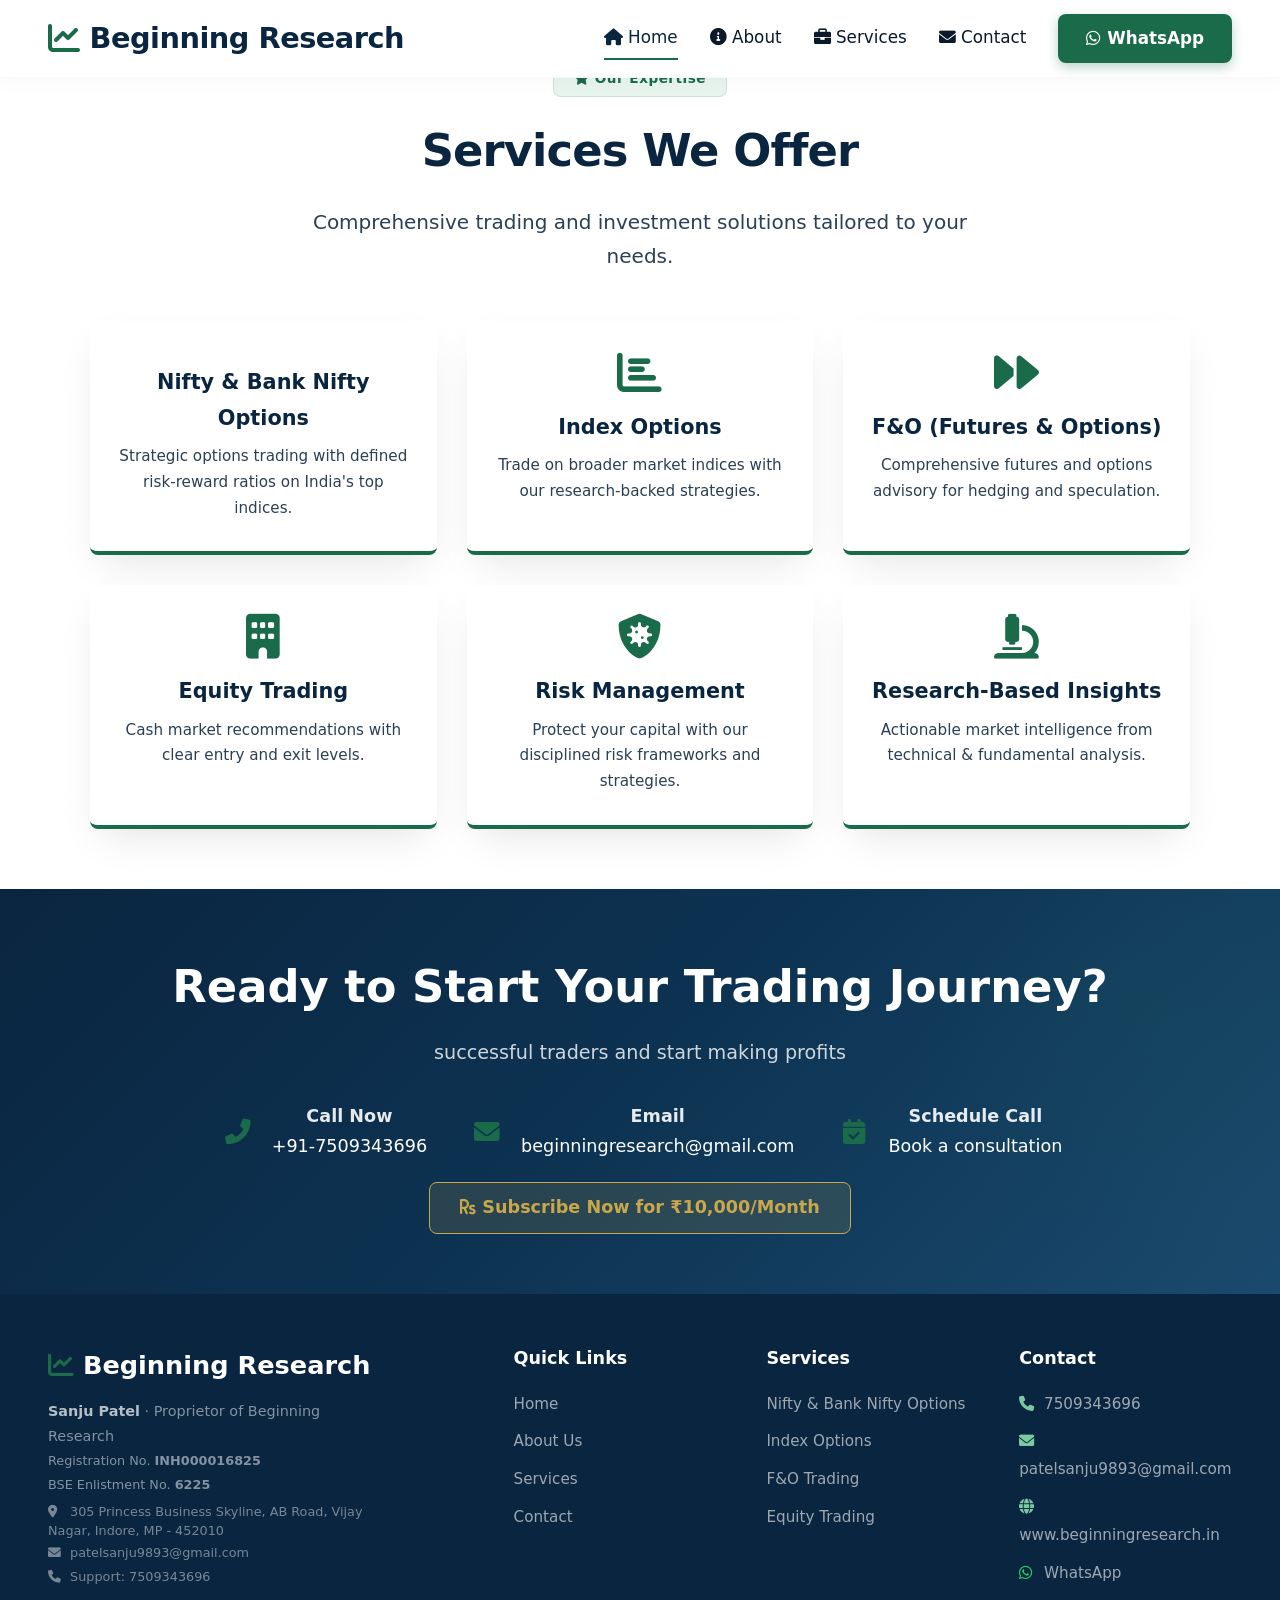
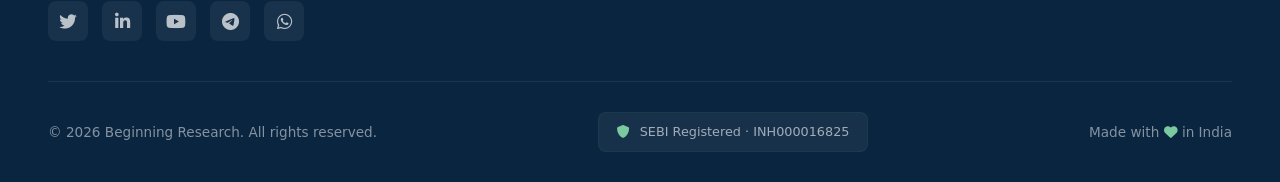
==== index.html @ d035738a "Remove client stats and update footer details Removed several sections including client ratings, tes" ====
<!DOCTYPE html>
<html lang="en">
<head>
  <!-- ========== SEO & META TAGS ========== -->
  <meta charset="UTF-8" />
  <meta name="viewport" content="width=device-width, initial-scale=1.0" />
  
  <!-- Primary Meta Tags -->
  <title>Beginning Research | SEBI Registered Investment Advisor</title>
  <meta name="title" content="Beginning Research - SEBI Registered Investment Advisor" />
  <meta name="description" content="SEBI Registered (INH000016825) Investment Advisory for Nifty, Bank Nifty, F&O and Equity Trading. Research-Based, Disciplined and Transparent Advisory with 12,500+ happy clients." />
  <meta name="keywords" content="investment advisory, SEBI registered, stock market advisory, Nifty options, Bank Nifty options, F&O trading, equity trading, risk management, research-based advisory, beginning research" />
  <meta name="robots" content="index, follow" />
  <meta name="language" content="English" />
  <meta name="revisit-after" content="7 days" />
  <meta name="author" content="Beginning Research" />

  <!-- Favicon -->
  <link rel="icon" type="image/png" sizes="32x32" href="data:image/svg+xml,<svg xmlns='http://www.w3.org/2000/svg' viewBox='0 0 100 100'><text y='.9em' font-size='90'>📈</text></svg>" />
  <link rel="icon" type="image/png" sizes="16x16" href="data:image/svg+xml,<svg xmlns='http://www.w3.org/2000/svg' viewBox='0 0 100 100'><text y='.9em' font-size='90'>📈</text></svg>" />
  <link rel="apple-touch-icon" href="data:image/svg+xml,<svg xmlns='http://www.w3.org/2000/svg' viewBox='0 0 100 100'><text y='.9em' font-size='90'>📈</text></svg>" />

  <!-- Open Graph / Facebook -->
  <meta property="og:type" content="website" />
  <meta property="og:url" content="https://www.beginningresearch.in/" />
  <meta property="og:title" content="Beginning Research · SEBI Registered Investment Advisory India" />
  <meta property="og:description" content="SEBI Registered (INH000016825) investment advisory for Nifty, Bank Nifty, F&O, and Equity trading. Research-based, disciplined, and transparent advisory." />
  <meta property="og:image" content="https://www.beginningresearch.in/og-image.jpg" />

  <!-- Twitter -->
  <meta property="twitter:card" content="summary_large_image" />
  <meta property="twitter:url" content="https://www.beginningresearch.in/" />
  <meta property="twitter:title" content="Beginning Research · SEBI Registered Investment Advisory India" />
  <meta property="twitter:description" content="SEBI Registered (INH000016825) investment advisory for Nifty, Bank Nifty, F&O, and Equity trading. Research-based, disciplined, and transparent advisory." />
  <meta property="twitter:image" content="https://www.beginningresearch.in/og-image.jpg" />

  <!-- Canonical URL -->
  <link rel="canonical" href="https://www.beginningresearch.in/" />

  <!-- Schema.org Structured Data -->
  <script type="application/ld+json">
    {
      "@context": "https://schema.org",
      "@type": "FinancialService",
      "name": "Beginning Research",
      "description": "SEBI Registered investment advisory firm providing research-based trading and investment solutions for Nifty, Bank Nifty, F&O, and Equity markets.",
      "url": "https://www.beginningresearch.in/",
      "telephone": "+91-8435711526",
      "email": "stockmarketresearch958@gmail.com",
      "address": {
        "@type": "PostalAddress",
        "addressLocality": "Mumbai",
        "addressCountry": "India"
      },
      "priceRange": "₹2000/month",
      "openingHours": "Mon-Fri 09:00-18:00",
      "foundingDate": "2016"
    }
  </script>

  <!-- Font Awesome -->
  <link rel="stylesheet" href="https://cdnjs.cloudflare.com/ajax/libs/font-awesome/6.0.0-beta3/css/all.min.css" />

  <style>
    * {
      margin: 0;
      padding: 0;
      box-sizing: border-box;
      font-family: 'Inter', 'Segoe UI', Roboto, system-ui, sans-serif;
    }

    :root {
      --primary: #0a2540;
      --primary-light: #1a3b5c;
      --secondary: #1a6b4a;
      --secondary-light: #2a8b5a;
      --accent: #1a6b4a;
      --accent-light: #e8f5ee;
      --bg-light: #f5f7fa;
      --text-dark: #0a1a2a;
      --text-muted: #2a4055;
      --white: #ffffff;
      --shadow: 0 16px 40px -12px rgba(0, 0, 0, 0.12);
      --radius: 8px;
      --transition: 0.3s ease;
    }

    body {
      background: var(--bg-light);
      color: var(--text-dark);
      line-height: 1.7;
      scroll-behavior: smooth;
    }

    .container {
      max-width: 1240px;
      margin: 0 auto;
      padding: 0 28px;
    }

    /* ----- navigation ----- */
    .navbar {
      background: rgba(255, 255, 255, 0.95);
      backdrop-filter: blur(8px);
      box-shadow: 0 2px 20px rgba(0, 0, 0, 0.04);
      position: fixed;
      top: 0;
      left: 0;
      right: 0;
      z-index: 60;
      padding: 14px 0;
      border-bottom: 1px solid rgba(0, 0, 0, 0.02);
    }

    .nav-flex {
      display: flex;
      align-items: center;
      justify-content: space-between;
      flex-wrap: wrap;
    }

    .logo {
      font-size: 1.8rem;
      font-weight: 700;
      letter-spacing: -0.5px;
      display: flex;
      align-items: center;
      gap: 10px;
      color: var(--primary);
    }

    .logo i {
      color: var(--secondary);
      font-size: 2rem;
    }

    .nav-links {
      display: flex;
      gap: 32px;
      font-weight: 500;
      font-size: 1.05rem;
      align-items: center;
      flex-wrap: wrap;
    }

    .nav-links a {
      padding: 6px 0;
      border-bottom: 2px solid transparent;
      transition: var(--transition);
      color: var(--text-dark);
      text-decoration: none;
    }

    .nav-links a:hover,
    .nav-links a.active {
      border-bottom-color: var(--secondary);
      color: var(--primary);
    }

    .nav-cta {
      background: var(--secondary);
      color: var(--white) !important;
      padding: 10px 28px !important;
      border-radius: var(--radius);
      border-bottom: none !important;
      font-weight: 600;
      transition: var(--transition);
      box-shadow: 0 4px 12px rgba(26, 107, 74, 0.3);
    }

    .nav-cta:hover {
      background: var(--secondary-light);
      transform: translateY(-2px);
      box-shadow: 0 8px 20px rgba(26, 107, 74, 0.35);
    }

    /* pages */
    .page {
      display: none;
      animation: fadeUp 0.35s ease;
      padding: 50px 0 70px;
    }

    .page.active {
      display: block;
    }

    @keyframes fadeUp {
      0% { opacity: 0.3; transform: translateY(12px); }
      100% { opacity: 1; transform: translateY(0); }
    }

    .section-title {
      font-size: 2.8rem;
      font-weight: 700;
      margin-bottom: 16px;
      color: var(--primary);
      letter-spacing: -0.02em;
      text-align: center;
    }

    .section-sub {
      font-size: 1.25rem;
      color: var(--text-muted);
      max-width: 720px;
      margin: 0 auto 48px;
      text-align: center;
    }

    .badge {
      display: inline-block;
      background: var(--accent-light);
      color: var(--secondary);
      font-weight: 600;
      padding: 6px 20px;
      border-radius: var(--radius);
      font-size: 0.85rem;
      letter-spacing: 0.5px;
      margin-bottom: 16px;
      border: 1px solid rgba(26, 107, 74, 0.15);
    }

    .badge i {
      color: var(--secondary);
    }

    /* ===== 3-COLUMN GRID (Standard) ===== */
    .grid-3 {
      display: grid;
      grid-template-columns: repeat(3, 1fr);
      gap: 30px;
      max-width: 1100px;
      margin: 0 auto;
    }

    /* ===== 2-COLUMN GRID ===== */
    .grid-2 {
      display: grid;
      grid-template-columns: 1fr 1fr;
      gap: 50px;
      align-items: center;
    }

    /* ===== 4-COLUMN GRID ===== */
    .grid-4 {
      display: grid;
      grid-template-columns: repeat(4, 1fr);
      gap: 30px;
      max-width: 1100px;
      margin: 0 auto;
    }

    /* cards */
    .card {
      background: var(--white);
      border-radius: var(--radius);
      padding: 32px 26px;
      box-shadow: var(--shadow);
      transition: var(--transition);
      border: 1px solid rgba(0, 0, 0, 0.02);
      text-align: center;
    }

    .card:hover {
      transform: translateY(-8px);
      box-shadow: 0 30px 50px -16px rgba(0, 0, 0, 0.15);
    }

    .card i {
      font-size: 2.6rem;
      color: var(--secondary);
      margin-bottom: 16px;
    }

    .card h3 {
      font-size: 1.5rem;
      margin-bottom: 10px;
      color: var(--primary);
    }

    .card p {
      color: var(--text-muted);
      font-size: 0.95rem;
    }

    /* ===== HERO SECTION ===== */
    .hero-section {
      min-height: 90vh;
      min-height: 90dvh;
      width: 100%;
      display: flex;
      align-items: center;
      background: linear-gradient(135deg, var(--primary) 0%, #0d3352 50%, #1a4a6e 100%);
      position: relative;
      overflow: hidden;
      padding-top: 80px;
    }

    .hero-section::before {
      content: '';
      position: absolute;
      top: -50%;
      right: -20%;
      width: 800px;
      height: 800px;
      background: radial-gradient(circle, rgba(26, 107, 74, 0.08) 0%, transparent 70%);
      border-radius: 50%;
    }

    .hero-section::after {
      content: '';
      position: absolute;
      bottom: -30%;
      left: -10%;
      width: 600px;
      height: 600px;
      background: radial-gradient(circle, rgba(26, 107, 74, 0.05) 0%, transparent 70%);
      border-radius: 50%;
    }

    .hero-wrapper {
      display: grid;
      grid-template-columns: 1fr 1fr;
      gap: 50px;
      align-items: center;
      position: relative;
      z-index: 2;
      width: 100%;
    }

    .hero-content {
      padding: 20px 0;
    }

    .hero-content .badge {
      background: rgba(26, 107, 74, 0.15);
      border-color: rgba(26, 107, 74, 0.3);
      color: #a8d5c0;
    }

    .hero-content .hero-sub {
      font-size: 1rem;
      color: rgba(255, 255, 255, 0.6);
      letter-spacing: 2px;
      text-transform: uppercase;
      margin-bottom: 6px;
    }

    .hero-content h1 {
      font-size: 3.8rem;
      font-weight: 800;
      line-height: 1.15;
      color: var(--white);
    }

    .hero-content h1 span {
      color: #7bc9a0;
    }

    .hero-content p {
      font-size: 1.2rem;
      max-width: 550px;
      color: rgba(255, 255, 255, 0.85);
      margin: 16px 0 28px;
    }

    /* Hero Image */
    .hero-image {
      display: flex;
      justify-content: center;
      align-items: center;
      position: relative;
    }

    .hero-image .image-placeholder {
      width: 100%;
      max-width: 500px;
      aspect-ratio: 1/0.9;
      background: linear-gradient(145deg, rgba(26, 107, 74, 0.2), rgba(10, 37, 64, 0.4));
      border-radius: var(--radius);
      border: 1px solid rgba(255, 255, 255, 0.08);
      display: flex;
      flex-direction: column;
      align-items: center;
      justify-content: center;
      text-align: center;
      padding: 30px;
      backdrop-filter: blur(4px);
      box-shadow: 0 20px 60px rgba(0, 0, 0, 0.3);
    }

    .hero-image .image-placeholder i {
      font-size: 5rem;
      color: var(--secondary);
      margin-bottom: 16px;
      opacity: 0.8;
    }

    .hero-image .image-placeholder h3 {
      color: var(--white);
      font-size: 1.4rem;
      margin-bottom: 8px;
    }

    .hero-image .image-placeholder p {
      color: rgba(255, 255, 255, 0.5);
      font-size: 0.9rem;
    }

    .hero-image .floating-badge {
      position: absolute;
      background: rgba(255, 255, 255, 0.06);
      backdrop-filter: blur(8px);
      border: 1px solid rgba(255, 255, 255, 0.08);
      padding: 12px 18px;
      border-radius: var(--radius);
      color: var(--white);
      font-size: 0.8rem;
      display: flex;
      align-items: center;
      gap: 10px;
    }

    .hero-image .floating-badge.top-right {
      top: -10px;
      right: 20px;
    }

    .hero-image .floating-badge.bottom-left {
      bottom: 20px;
      left: -10px;
    }

    .hero-image .floating-badge i {
      font-size: 1.2rem;
      color: var(--secondary);
    }

    /* ===== BUTTONS ===== */
    .btn {
      display: inline-block;
      padding: 14px 36px;
      font-weight: 600;
      font-size: 1rem;
      border-radius: var(--radius);
      transition: all 0.3s ease;
      border: none;
      cursor: pointer;
      text-decoration: none;
      box-shadow: 0 4px 12px rgba(0, 0, 0, 0.08);
    }

    .btn-primary {
      background: var(--secondary);
      color: var(--white);
      box-shadow: 0 4px 16px rgba(26, 107, 74, 0.3);
    }

    .btn-primary:hover {
      background: var(--secondary-light);
      transform: translateY(-3px);
      box-shadow: 0 8px 28px rgba(26, 107, 74, 0.4);
    }

    .btn-outline {
      background: transparent;
      color: var(--white);
      box-shadow: inset 0 0 0 2px rgba(255, 255, 255, 0.3);
    }

    .btn-outline:hover {
      background: rgba(255, 255, 255, 0.08);
      transform: translateY(-3px);
      box-shadow: inset 0 0 0 2px var(--secondary), 0 8px 28px rgba(0, 0, 0, 0.15);
    }

    .btn-white {
      background: var(--white);
      color: var(--primary);
      box-shadow: 0 4px 16px rgba(0, 0, 0, 0.1);
    }

    .btn-white:hover {
      background: #f5f7fa;
      transform: translateY(-3px);
      box-shadow: 0 8px 28px rgba(0, 0, 0, 0.15);
    }

    .btn-gold {
      background: #c9a84c;
      color: var(--primary);
      box-shadow: 0 4px 16px rgba(201, 168, 76, 0.35);
    }

    .btn-gold:hover {
      background: #b8973a;
      transform: translateY(-3px);
      box-shadow: 0 8px 28px rgba(201, 168, 76, 0.45);
    }

    .btn-group {
      display: flex;
      flex-wrap: wrap;
      gap: 16px;
    }

    /* ===== STATS BAR ===== */
    .stats-section {
      background: var(--white);
      padding: 50px 0;
      box-shadow: 0 -4px 30px rgba(0, 0, 0, 0.04);
    }

    .stats-grid {
      display: grid;
      grid-template-columns: repeat(4, 1fr);
      gap: 30px;
      max-width: 1100px;
      margin: 0 auto;
    }

    .stats-grid .stat-item {
      text-align: center;
      padding: 20px;
      border-right: 1px solid rgba(0, 0, 0, 0.06);
    }

    .stats-grid .stat-item:last-child {
      border-right: none;
    }

    .stats-grid .stat-number {
      font-size: 3rem;
      font-weight: 800;
      color: var(--primary);
      display: block;
      line-height: 1.2;
    }

    .stats-grid .stat-number .plus {
      color: var(--secondary);
      font-size: 2.2rem;
    }

    .stats-grid .stat-label {
      font-size: 1rem;
      color: var(--text-muted);
      font-weight: 500;
      margin-top: 4px;
    }

    .stats-grid .stat-label i {
      color: var(--secondary);
      margin-right: 6px;
    }

    /* ===== WHY CHOOSE US ===== */
    .why-item {
      background: var(--white);
      padding: 32px 24px;
      border-radius: var(--radius);
      box-shadow: var(--shadow);
      text-align: center;
      transition: var(--transition);
      border-top: 4px solid var(--secondary);
    }

    .why-item:hover {
      transform: translateY(-6px);
      box-shadow: 0 20px 40px -12px rgba(0, 0, 0, 0.15);
    }

    .why-item i {
      font-size: 2.4rem;
      color: var(--secondary);
      margin-bottom: 12px;
    }

    .why-item h4 {
      font-size: 1.2rem;
      color: var(--primary);
      margin-bottom: 6px;
    }

    .why-item p {
      color: var(--text-muted);
      font-size: 0.95rem;
    }

    /* ===== SERVICES WE OFFER ===== */
    .service-offer-item {
      background: var(--white);
      padding: 30px 24px;
      border-radius: var(--radius);
      box-shadow: var(--shadow);
      text-align: center;
      transition: var(--transition);
      border-bottom: 4px solid var(--secondary);
    }

    .service-offer-item:hover {
      transform: translateY(-6px);
      box-shadow: 0 20px 40px -12px rgba(0, 0, 0, 0.15);
    }

    .service-offer-item i {
      font-size: 2.8rem;
      color: var(--secondary);
      margin-bottom: 14px;
      display: block;
    }

    .service-offer-item h4 {
      font-size: 1.3rem;
      color: var(--primary);
      margin-bottom: 8px;
    }

    .service-offer-item p {
      color: var(--text-muted);
      font-size: 0.95rem;
    }

    /* ===== CLIENT SUCCESS STORIES ===== */
    .testimonial-card {
      background: var(--white);
      padding: 32px 28px;
      border-radius: var(--radius);
      box-shadow: var(--shadow);
      text-align: center;
      transition: var(--transition);
      border: 1px solid rgba(0, 0, 0, 0.03);
    }

    .testimonial-card:hover {
      transform: translateY(-6px);
      box-shadow: 0 20px 40px -12px rgba(0, 0, 0, 0.15);
    }

    .testimonial-card .stars {
      color: #f5a623;
      font-size: 1.2rem;
      letter-spacing: 2px;
      margin-bottom: 8px;
    }

    .testimonial-card .profit {
      font-size: 2rem;
      font-weight: 700;
      color: var(--secondary);
      margin-bottom: 12px;
    }

    .testimonial-card .testimonial-text {
      color: var(--text-muted);
      font-size: 0.95rem;
      line-height: 1.6;
      margin-bottom: 16px;
      font-style: italic;
    }

    .testimonial-card .client-name {
      font-weight: 700;
      color: var(--primary);
      font-size: 1.05rem;
    }

    .testimonial-card .client-title {
      color: var(--text-muted);
      font-size: 0.85rem;
    }

    /* ===== CTA SECTION ===== */
    .cta-section {
      background: linear-gradient(135deg, var(--primary) 0%, #0d3352 50%, #1a4a6e 100%);
      padding: 60px 0;
      text-align: center;
      position: relative;
      overflow: hidden;
    }

    .cta-section::before {
      content: '';
      position: absolute;
      top: -30%;
      right: -10%;
      width: 500px;
      height: 500px;
      background: radial-gradient(circle, rgba(26, 107, 74, 0.1) 0%, transparent 70%);
      border-radius: 50%;
    }

    .cta-section .container {
      position: relative;
      z-index: 2;
    }

    .cta-section h2 {
      font-size: 2.8rem;
      font-weight: 700;
      color: var(--white);
      margin-bottom: 12px;
    }

    .cta-section p {
      font-size: 1.2rem;
      color: rgba(255, 255, 255, 0.8);
      max-width: 600px;
      margin: 0 auto 32px;
    }

    .cta-grid {
      display: flex;
      flex-wrap: wrap;
      justify-content: center;
      gap: 24px 40px;
      margin-top: 20px;
    }

    .cta-item {
      display: flex;
      align-items: center;
      gap: 14px;
      color: rgba(255, 255, 255, 0.9);
      font-size: 1.1rem;
    }

    .cta-item i {
      font-size: 1.6rem;
      color: var(--secondary);
      width: 40px;
      text-align: center;
    }

    .cta-item a {
      color: var(--white);
      text-decoration: none;
      transition: var(--transition);
    }

    .cta-item a:hover {
      color: #7bc9a0;
    }

    .subscribe-badge {
      display: inline-block;
      background: rgba(201, 168, 76, 0.15);
      border: 1px solid #c9a84c;
      color: #c9a84c;
      padding: 10px 30px;
      border-radius: var(--radius);
      font-weight: 600;
      font-size: 1.1rem;
      margin-top: 20px;
    }

    /* ===== ABOUT PAGE ===== */
    .about-feature {
      display: flex;
      gap: 16px;
      margin-top: 24px;
      align-items: center;
    }

    .about-feature i {
      font-size: 1.8rem;
      color: var(--secondary);
      width: 48px;
    }

    .value-item {
      background: var(--white);
      padding: 24px 20px;
      border-radius: var(--radius);
      box-shadow: var(--shadow);
      text-align: center;
      border-top: 4px solid var(--secondary);
      transition: var(--transition);
    }

    .value-item:hover {
      transform: translateY(-4px);
      box-shadow: 0 20px 40px -12px rgba(0, 0, 0, 0.15);
    }

    .value-item i {
      font-size: 2rem;
      color: var(--secondary);
      margin-bottom: 10px;
    }

    .value-item h4 {
      font-size: 1.2rem;
      color: var(--primary);
    }

    /* ===== CONTACT PAGE ===== */
    .contact-wrapper {
      display: grid;
      grid-template-columns: 1fr 1fr;
      gap: 50px;
    }

    .contact-details {
      background: var(--white);
      padding: 36px;
      border-radius: var(--radius);
      box-shadow: var(--shadow);
    }

    .contact-item {
      display: flex;
      align-items: center;
      gap: 18px;
      margin-bottom: 24px;
      font-size: 1.1rem;
    }

    .contact-item i {
      width: 48px;
      height: 48px;
      background: var(--bg-light);
      border-radius: var(--radius);
      display: flex;
      align-items: center;
      justify-content: center;
      color: var(--secondary);
      font-size: 1.3rem;
    }

    .contact-form input,
    .contact-form textarea {
      width: 100%;
      padding: 16px 20px;
      border: 1px solid #dde3e9;
      border-radius: var(--radius);
      font-size: 1rem;
      background: var(--white);
      transition: var(--transition);
      margin-bottom: 16px;
    }

    .contact-form textarea {
      min-height: 140px;
      resize: vertical;
    }

    .contact-form input:focus,
    .contact-form textarea:focus {
      outline: 2px solid var(--secondary);
      border-color: transparent;
    }

    .section-center {
      text-align: center;
    }

    /* ===== FOOTER ===== */
    .footer {
      background: var(--primary);
      color: rgba(255, 255, 255, 0.85);
      padding: 50px 0 30px;
    }

    .footer-grid {
      display: grid;
      grid-template-columns: 2fr 1fr 1fr 1fr;
      gap: 40px;
      padding-bottom: 40px;
      border-bottom: 1px solid rgba(255, 255, 255, 0.08);
      margin-bottom: 30px;
    }

    .footer-brand h3 {
      font-size: 1.6rem;
      color: var(--white);
      margin-bottom: 12px;
    }

    .footer-brand h3 i {
      color: var(--secondary);
    }

    .footer-brand p {
      color: rgba(255, 255, 255, 0.6);
      font-size: 0.95rem;
      max-width: 300px;
    }

    .footer-brand .social-icons {
      margin-top: 16px;
      display: flex;
      gap: 14px;
    }

    .footer-brand .social-icons a {
      display: inline-flex;
      align-items: center;
      justify-content: center;
      width: 40px;
      height: 40px;
      background: rgba(255, 255, 255, 0.06);
      border-radius: var(--radius);
      color: rgba(255, 255, 255, 0.7);
      transition: var(--transition);
      text-decoration: none;
      font-size: 1.1rem;
    }

    .footer-brand .social-icons a:hover {
      background: var(--secondary);
      color: var(--white);
      transform: translateY(-3px);
    }

    .footer-col h4 {
      color: var(--white);
      font-size: 1.1rem;
      margin-bottom: 16px;
      font-weight: 600;
    }

    .footer-col ul {
      list-style: none;
    }

    .footer-col ul li {
      margin-bottom: 10px;
    }

    .footer-col ul li a {
      color: rgba(255, 255, 255, 0.6);
      text-decoration: none;
      transition: var(--transition);
      font-size: 0.95rem;
    }

    .footer-col ul li a:hover {
      color: #7bc9a0;
      padding-left: 4px;
    }

    .footer-bottom {
      display: flex;
      flex-wrap: wrap;
      justify-content: space-between;
      align-items: center;
      gap: 20px;
      font-size: 0.85rem;
      color: rgba(255, 255, 255, 0.5);
    }

    .footer-bottom .sebi-badge {
      background: rgba(255, 255, 255, 0.06);
      padding: 8px 18px;
      border-radius: var(--radius);
      border: 1px solid rgba(26, 107, 74, 0.2);
      font-size: 0.8rem;
      color: rgba(255, 255, 255, 0.6);
    }

    .footer-bottom .sebi-badge i {
      color: #7bc9a0;
      margin-right: 6px;
    }

    /* ============================================================ */
    /* RESPONSIVE */
    /* ============================================================ */
    @media (max-width: 1024px) {
      .hero-wrapper {
        grid-template-columns: 1fr 1fr;
        gap: 30px;
      }
      .hero-content h1 {
        font-size: 2.8rem;
      }
      .stats-grid,
      .grid-4 {
        grid-template-columns: repeat(2, 1fr);
      }
      .stats-grid .stat-item {
        border-right: none;
        border-bottom: 1px solid rgba(0, 0, 0, 0.06);
        padding-bottom: 24px;
      }
      .stats-grid .stat-item:nth-child(3),
      .stats-grid .stat-item:nth-child(4) {
        border-bottom: none;
      }
      .grid-3 {
        grid-template-columns: repeat(2, 1fr);
      }
      .footer-grid {
        grid-template-columns: 1fr 1fr;
      }
      .hero-image .floating-badge {
        display: none;
      }
    }

    @media (max-width: 900px) {
      .hero-wrapper {
        grid-template-columns: 1fr;
        text-align: center;
      }
      .hero-content h1 {
        font-size: 2.6rem;
      }
      .hero-content p {
        margin-left: auto;
        margin-right: auto;
      }
      .hero-content .btn-group {
        justify-content: center;
      }
      .hero-image .image-placeholder {
        max-width: 400px;
        margin: 0 auto;
      }
      .grid-2,
      .contact-wrapper {
        grid-template-columns: 1fr;
        gap: 30px;
      }
      .nav-links {
        gap: 18px;
        font-size: 0.95rem;
        justify-content: center;
        margin-top: 12px;
      }
      .nav-flex {
        flex-direction: column;
        align-items: stretch;
      }
      .logo {
        justify-content: center;
      }
      .stats-grid {
        grid-template-columns: 1fr 1fr;
        gap: 16px;
      }
      .stats-grid .stat-number {
        font-size: 2.2rem;
      }
      .grid-3 {
        grid-template-columns: 1fr 1fr;
        gap: 20px;
      }
      .footer-grid {
        grid-template-columns: 1fr;
        gap: 30px;
      }
      .cta-section h2 {
        font-size: 2.2rem;
      }
      .grid-4 {
        grid-template-columns: 1fr 1fr;
      }
      .hero-image .floating-badge {
        display: none;
      }
    }

    @media (max-width: 600px) {
      .grid-3 {
        grid-template-columns: 1fr;
        max-width: 400px;
      }
      .grid-4 {
        grid-template-columns: 1fr 1fr;
        max-width: 400px;
      }
      .cta-grid {
        flex-direction: column;
        align-items: center;
      }
      .hero-image .image-placeholder {
        max-width: 100%;
      }
      .hero-image .image-placeholder i {
        font-size: 3.5rem;
      }
      .hero-image .floating-badge {
        display: none;
      }
    }

    @media (max-width: 480px) {
      .section-title {
        font-size: 2rem;
      }
      .hero-content h1 {
        font-size: 2rem;
      }
      .hero-content p {
        font-size: 1rem;
      }
      .btn {
        padding: 12px 24px;
        font-size: 0.9rem;
      }
      .stats-grid {
        grid-template-columns: 1fr 1fr;
        gap: 10px;
      }
      .stats-grid .stat-number {
        font-size: 1.8rem;
      }
      .stats-grid .stat-label {
        font-size: 0.85rem;
      }
      .grid-3 {
        grid-template-columns: 1fr;
        max-width: 100%;
      }
      .grid-4 {
        grid-template-columns: 1fr 1fr;
        max-width: 100%;
      }
      .footer-bottom {
        flex-direction: column;
        text-align: center;
      }
      .cta-section h2 {
        font-size: 1.8rem;
      }
      .cta-section p {
        font-size: 1rem;
      }
      .hero-image .floating-badge {
        display: none;
      }
    }

    .mt-4 { margin-top: 40px; }
    .mb-3 { margin-bottom: 30px; }
    .text-accent { color: var(--secondary); }
    .text-center { text-align: center; }
    .flex-center { display: flex; align-items: center; gap: 12px; flex-wrap: wrap; }
    .mx-auto { margin-left: auto; margin-right: auto; }
    .py-4 { padding-top: 40px; padding-bottom: 40px; }
    .section-padding { padding: 60px 0; }
  </style>
</head>
<body>

  <!-- ========== NAVIGATION ========== -->
  <nav class="navbar" role="navigation" aria-label="Main Navigation">
    <div class="container nav-flex">
      <div class="logo"><i class="fas fa-chart-line" aria-hidden="true"></i> Beginning Research</div>
      <div class="nav-links" id="navLinks">
        <a href="#" data-page="landing" class="active"><i class="fas fa-home" aria-hidden="true"></i> Home</a>
        <a href="#" data-page="about"><i class="fas fa-info-circle" aria-hidden="true"></i> About</a>
        <a href="#" data-page="services"><i class="fas fa-briefcase" aria-hidden="true"></i> Services</a>
        <a href="#" data-page="contact"><i class="fas fa-envelope" aria-hidden="true"></i> Contact</a>
        <a href="#" data-page="contact" class="nav-cta"><i class="fab fa-whatsapp" aria-hidden="true"></i> WhatsApp</a>
      </div>
    </div>
  </nav>

  <!-- ============================================================ -->
  <!-- ========== LANDING PAGE ========== -->
  <!-- ============================================================ -->
  <section id="page-landing" class="page active" style="padding: 0;">

    <!-- HERO SECTION -->
    <header class="hero-section" role="banner">
      <div class="container hero-wrapper">
        <div class="hero-content">
          <span class="badge"><i class="fas fa-shield-alt" aria-hidden="true"></i> SEBI REGISTERED · INH000016825</span>
          <p class="hero-sub">Research-Based · Disciplined · Transparent</p>
          <h1>Smarter Trading. <span>Better Decisions.</span></h1>
          <p>Your trusted partner for Nifty, Bank Nifty, F&O, and equity trading with research-backed insights.</p>
          <div class="btn-group">
            <a href="#" data-page="services" class="btn btn-primary"><i class="fas fa-chart-pie" aria-hidden="true"></i> Explore Services</a>
            <a href="#" data-page="contact" class="btn btn-outline"><i class="fab fa-whatsapp" aria-hidden="true"></i> Free Consultation</a>
          </div>
        </div>
        <div class="hero-image">
          <div class="image-placeholder">
            <i class="fas fa-chart-line" aria-hidden="true"></i>
            <h3>Stock Market Advisory</h3>
            <p>Research-based · SEBI Registered</p>
            <div style="display: flex; gap: 12px; margin-top: 16px; flex-wrap: wrap; justify-content: center;">
              <span style="background: rgba(26, 107, 74, 0.2); padding: 4px 16px; border-radius: 20px; font-size: 0.75rem; color: #a8d5c0;">Nifty</span>
              <span style="background: rgba(26, 107, 74, 0.2); padding: 4px 16px; border-radius: 20px; font-size: 0.75rem; color: #a8d5c0;">Bank Nifty</span>
              <span style="background: rgba(26, 107, 74, 0.2); padding: 4px 16px; border-radius: 20px; font-size: 0.75rem; color: #a8d5c0;">F&O</span>
              <span style="background: rgba(26, 107, 74, 0.2); padding: 4px 16px; border-radius: 20px; font-size: 0.75rem; color: #a8d5c0;">Equity</span>
        

      <!-- WHY CHOOSE US - 3 Columns -->
    <section class="container" style="padding-top: 60px; padding-bottom: 40px;" aria-label="Why Choose Us">
      <h2 class="section-title">Why Choose Us</h2>
      <p class="section-sub">Professional, disciplined, and beginner-friendly advisory.</p>
      <div class="grid-3">
        <div class="why-item">
          <i class="fas fa-shield-alt" aria-hidden="true"></i>
          <h4>SEBI Registered</h4>
          <p>INH000016825 – legally authorized, research-based advice with investor protection.</p>
        </div>
        <div class="why-item">
          <i class="fas fa-chart-line" aria-hidden="true"></i>
          <h4>Research-Based Insights</h4>
          <p>Data-driven Nifty, Bank Nifty, and equity recommendations.</p>
        </div>
        <div class="why-item">
          <i class="fas fa-user-graduate" aria-hidden="true"></i>
          <h4>Beginner-Friendly Support</h4>
          <p>Clear guidance and hand-holding for new investors.</p>
        </div>
        <div class="why-item">
          <i class="fas fa-headset" aria-hidden="true"></i>
          <h4>Dedicated RM</h4>
          <p>Personal relationship manager for all your queries.</p>
        </div>
        <div class="why-item">
          <i class="fas fa-bell" aria-hidden="true"></i>
          <h4>Timely Updates</h4>
          <p>Real-time market insights and trade calls.</p>
        </div>
        <div class="why-item">
          <i class="fas fa-handshake" aria-hidden="true"></i>
          <h4>Trust & Transparency</h4>
          <p>Honest, ethical advisory with clear communication.</p>
        </div>
      </div>
    </section>

    <!-- CORE PRINCIPLES - 4 Columns -->
    <section class="container" style="padding-bottom: 60px;">
      <div style="background: var(--white); border-radius: var(--radius); padding: 40px; box-shadow: var(--shadow); border-left: 6px solid var(--secondary);">
        <div class="grid-4">
          <div style="text-align: center;">
            <i class="fas fa-microscope" style="font-size: 2.8rem; color: var(--secondary);" aria-hidden="true"></i>
            <h4 style="margin-top: 12px;">Accurate Research</h4>
            <p style="color: var(--text-muted);">Data-Driven Insights</p>
          </div>
          <div style="text-align: center;">
            <i class="fas fa-shield-virus" style="font-size: 2.8rem; color: var(--secondary);" aria-hidden="true"></i>
            <h4 style="margin-top: 12px;">Risk Management</h4>
            <p style="color: var(--text-muted);">Protecting Your Capital</p>
          </div>
          <div style="text-align: center;">
            <i class="fas fa-route" style="font-size: 2.8rem; color: var(--secondary);" aria-hidden="true"></i>
            <h4 style="margin-top: 12px;">Disciplined Approach</h4>
            <p style="color: var(--text-muted);">Consistent & Systematic</p>
          </div>
          <div style="text-align: center;">
            <i class="fas fa-hand-holding-heart" style="font-size: 2.8rem; color: var(--secondary);" aria-hidden="true"></i>
            <h4 style="margin-top: 12px;">Trust & Transparency</h4>
            <p style="color: var(--text-muted);">Honest & Ethical Advisory</p>
          </div>
        </div>
      </div>
    </section>
  </section>

  <!-- ============================================================ -->
  <!-- ========== ABOUT PAGE ========== -->
  <!-- ============================================================ -->
  <section id="page-about" class="page" aria-label="About Us">
    <div class="container">
      <div class="section-center">
        <span class="badge"><i class="fas fa-flag" aria-hidden="true"></i> Beginning Research</span>
        <h2 class="section-title">About Us</h2>
        <p class="section-sub">SEBI Registered (INH000016825) — Research-based, disciplined, and transparent investment advisory.</p>
      </div>

      <!-- About - 2 Columns -->
      <div class="grid-2">
        <div>
          <p style="font-size: 1.1rem;"><strong>Beginning Research</strong> is a SEBI-registered investment advisory firm (INH000016825) dedicated to providing research-based, disciplined, and transparent trading & investment solutions.</p>
          <p style="margin-top: 16px;">We specialize in Nifty & Bank Nifty options, index options, F&O, and equity trading — with a strong emphasis on risk management and timely market insights.</p>
          <div class="about-feature"><i class="fas fa-shield-alt" aria-hidden="true"></i> <span><strong>SEBI Registered</strong> – INH000016825, legally authorized advisory.</span></div>
          <div class="about-feature"><i class="fas fa-chart-bar" aria-hidden="true"></i> <span><strong>Research-Driven</strong> – data-backed recommendations for smarter trading.</span></div>
          <div class="about-feature"><i class="fas fa-user-tie" aria-hidden="true"></i> <span><strong>Dedicated RM</strong> – personalized support for every client.</span></div>
          <div class="about-feature"><i class="fas fa-graduation-cap" aria-hidden="true"></i> <span><strong>Beginner-Friendly</strong> – we guide you through every step.</span></div>
        </div>
        <div style="background: var(--white); border-radius: var(--radius); padding: 32px; box-shadow: var(--shadow);">
          <i class="fas fa-quote-left" style="font-size: 2.6rem; color: var(--secondary); opacity: 0.4;" aria-hidden="true"></i>
          <p style="font-size: 1.2rem; font-style: italic; margin: 12px 0;">"Our mission is to empower traders and investors with accurate research, disciplined strategies, and transparent advisory."</p>
          <div style="margin-top: 20px; display: flex; gap: 14px; flex-wrap: wrap;">
            <span style="background: var(--bg-light); padding: 6px 18px; border-radius: var(--radius); border: 1px solid var(--secondary);">Nifty Options</span>
            <span style="background: var(--bg-light); padding: 6px 18px; border-radius: var(--radius); border: 1px solid var(--secondary);">Bank Nifty</span>
            <span style="background: var(--bg-light); padding: 6px 18px; border-radius: var(--radius); border: 1px solid var(--secondary);">F&O</span>
            <span style="background: var(--bg-light); padding: 6px 18px; border-radius: var(--radius); border: 1px solid var(--secondary);">Equity</span>
          </div>
          <div style="margin-top: 24px; background: var(--accent-light); padding: 12px 20px; border-radius: var(--radius); text-align: center;">
            <i class="fas fa-shield-alt" style="color: var(--secondary);" aria-hidden="true"></i> <strong>SEBI Registration No.: INH000016825</strong>
          </div>
        </div>
      </div>

      <!-- Why Choose Us - 3 Columns (About Page) -->
      <h3 style="font-size: 2rem; margin: 50px 0 20px; color: var(--primary); text-align: center;">Why Choose Us</h3>
      <div class="grid-3">
        <div class="value-item"><i class="fas fa-certificate" aria-hidden="true"></i><h4>SEBI Registered</h4><p>INH000016825 – Trust & compliance.</p></div>
        <div class="value-item"><i class="fas fa-flask" aria-hidden="true"></i><h4>Research-Based</h4><p>Data-driven market insights.</p></div>
        <div class="value-item"><i class="fas fa-bullseye" aria-hidden="true"></i><h4>Professional Approach</h4><p>Disciplined & systematic.</p></div>
        <div class="value-item"><i class="fas fa-hands-helping" aria-hidden="true"></i><h4>Beginner-Friendly</h4><p>Support at every step.</p></div>
        <div class="value-item"><i class="fas fa-bell" aria-hidden="true"></i><h4>Timely Updates</h4><p>Real-time market calls.</p></div>
        <div class="value-item"><i class="fas fa-user-tie" aria-hidden="true"></i><h4>Dedicated RM</h4><p>Personal relationship manager.</p></div>
      </div>
    </div>
  </section>

  <!-- ============================================================ -->
  <!-- ========== SERVICES PAGE ========== -->
  <!-- ============================================================ -->
  <section id="page-services" class="page" aria-label="Our Services">
    <div class="container">
      <div class="section-center">
        <span class="badge"><i class="fas fa-bullhorn" aria-hidden="true"></i> Our Services</span>
        <h2 class="section-title">What We Offer</h2>
        <p class="section-sub">Specialized trading and investment solutions for every type of market participant.</p>
      </div>

      <!-- Services - 3 Columns -->
      <div class="grid-3">
        <div class="card"><i class="fas fa-chart-simple" aria-hidden="true"></i><h3>Nifty & Bank Nifty Options</h3><p>Strategic options trading on Nifty and Bank Nifty with defined risk-reward.</p></div>
        <div class="card"><i class="fas fa-chart-bar" aria-hidden="true"></i><h3>Index Options</h3><p>Trade on broader market indices with our research-backed strategies.</p></div>
        <div class="card"><i class="fas fa-forward" aria-hidden="true"></i><h3>F&O (Futures & Options)</h3><p>Comprehensive futures and options advisory for hedging and speculation.</p></div>
        <div class="card"><i class="fas fa-building" aria-hidden="true"></i><h3>Equity Trading</h3><p>Cash market recommendations with clear entry/exit levels.</p></div>
        <div class="card"><i class="fas fa-shield-virus" aria-hidden="true"></i><h3>Risk Management</h3><p>Protect your capital with our disciplined risk frameworks.</p></div>
        <div class="card"><i class="fas fa-microscope" aria-hidden="true"></i><h3>Research-Based Insights</h3><p>Actionable market intelligence derived from technical & fundamental analysis.</p></div>
      </div>

      <!-- WhatsApp CTA -->
      <div style="background: var(--primary); color: white; border-radius: var(--radius); padding: 40px 30px; margin: 40px 0; text-align: center;">
        <i class="fab fa-whatsapp" style="font-size: 4rem; color: #25D366; margin-bottom: 16px;" aria-hidden="true"></i>
        <h3 style="font-size: 2rem;">Connect with us on WhatsApp</h3>
        <p style="margin: 12px 0 20px; font-size: 1.2rem;">For details & FREE consultation</p>
        <div style="display: flex; flex-wrap: wrap; justify-content: center; gap: 30px; font-size: 1.3rem;">
          <span><i class="fas fa-phone-alt" style="color: #7bc9a0;" aria-hidden="true"></i> 7509343696</span>
          <span><i class="fas fa-globe" style="color: #7bc9a0;" aria-hidden="true"></i> www.beginningresearch.in</span>
        </div>
        <a href="#" data-page="contact" class="btn btn-white" style="margin-top: 24px; display: inline-block;"><i class="fab fa-whatsapp" aria-hidden="true"></i> Chat Now</a>
      </div>
    </div>
  </section>

  <!-- ============================================================ -->
  <!-- ========== SERVICES WE OFFER (Global Section) ========== -->
  <!-- ============================================================ -->
  <section style="background: var(--white); padding: 60px 0;" aria-label="Services We Offer">
    <div class="container">
      <div class="section-center">
        <span class="badge"><i class="fas fa-star" aria-hidden="true"></i> Our Expertise</span>
        <h2 class="section-title">Services We Offer</h2>
        <p class="section-sub">Comprehensive trading and investment solutions tailored to your needs.</p>
      </div>
      <div class="grid-3">
        <div class="service-offer-item">
          <i class="fas fa-chart-simple" aria-hidden="true"></i>
          <h4>Nifty & Bank Nifty Options</h4>
          <p>Strategic options trading with defined risk-reward ratios on India's top indices.</p>
        </div>
        <div class="service-offer-item">
          <i class="fas fa-chart-bar" aria-hidden="true"></i>
          <h4>Index Options</h4>
          <p>Trade on broader market indices with our research-backed strategies.</p>
        </div>
        <div class="service-offer-item">
          <i class="fas fa-forward" aria-hidden="true"></i>
          <h4>F&O (Futures & Options)</h4>
          <p>Comprehensive futures and options advisory for hedging and speculation.</p>
        </div>
        <div class="service-offer-item">
          <i class="fas fa-building" aria-hidden="true"></i>
          <h4>Equity Trading</h4>
          <p>Cash market recommendations with clear entry and exit levels.</p>
        </div>
        <div class="service-offer-item">
          <i class="fas fa-shield-virus" aria-hidden="true"></i>
          <h4>Risk Management</h4>
          <p>Protect your capital with our disciplined risk frameworks and strategies.</p>
        </div>
        <div class="service-offer-item">
          <i class="fas fa-microscope" aria-hidden="true"></i>
          <h4>Research-Based Insights</h4>
          <p>Actionable market intelligence from technical & fundamental analysis.</p>
        </div>
      </div>
    </div>
  </section>



 
  <!-- ============================================================ -->
  <!-- ========== CTA SECTION ========== -->
  <!-- ============================================================ -->
  <section class="cta-section" aria-label="Start Your Trading Journey">
    <div class="container">
      <h2>Ready to Start Your Trading Journey?</h2>
      <p>successful traders and start making profits</p>
      <div class="cta-grid">
        <div class="cta-item">
          <i class="fas fa-phone-alt" aria-hidden="true"></i>
          <div>
            <strong>Call Now</strong><br>
            <a href="tel:+917509343696">+91-7509343696</a>
          </div>
        </div>
        <div class="cta-item">
          <i class="fas fa-envelope" aria-hidden="true"></i>
          <div>
            <strong>Email</strong><br>
            <a href="beginningresearch1@gmail.com">beginningresearch@gmail.com</a>
          </div>
        </div>
        <div class="cta-item">
          <i class="fas fa-calendar-check" aria-hidden="true"></i>
          <div>
            <strong>Schedule Call</strong><br>
            <a href="#" data-page="contact">Book a consultation</a>
          </div>
        </div>
      </div>
      <div class="subscribe-badge">
        <i class="fas fa-rupee-sign" aria-hidden="true"></i> Subscribe Now for ₹10,000/Month
      </div>
    </div>
  </section>

 <!-- ============================================================ -->
  <!-- ========== FOOTER ========== -->
  <!-- ============================================================ -->
  <footer class="footer" role="contentinfo">
    <div class="container">
      <div class="footer-grid">
        <div class="footer-brand">
          <h3><i class="fas fa-chart-line" aria-hidden="true"></i> Beginning Research</h3>
          
          <!-- ✅ ADDED: Sanju Patel - Proprietor -->
          <p style="color: rgba(255,255,255,0.7); font-size: 0.9rem; margin-top: 4px; margin-bottom: 2px;">
            <strong style="color: var(--accent-gold);">Sanju Patel</strong> 
            <span style="color: rgba(255,255,255,0.5);">· Proprietor of Beginning Research</span>
          </p>
          
          <!-- ✅ ADDED: Registration No. -->
          <p style="color: rgba(255,255,255,0.5); font-size: 0.8rem; margin-bottom: 2px;">
            Registration No. <strong style="color: var(--accent-gold);">INH000016825</strong>
          </p>
          
          <!-- ✅ ADDED: BSE Enlistment No. -->
          <p style="color: rgba(255,255,255,0.5); font-size: 0.8rem; margin-bottom: 6px;">
            BSE Enlistment No. <strong style="color: var(--accent-gold);">6225</strong>
          </p>
          
          <!-- ✅ ADDED: Address, Email, Support -->
          <p style="color: rgba(255,255,255,0.45); font-size: 0.8rem; line-height: 1.5; max-width: 350px;">
            <i class="fas fa-map-marker-alt" style="color: var(--accent-gold); width: 18px;"></i>
            305 Princess Business Skyline, AB Road, Vijay Nagar, Indore, MP - 452010
          </p>
          <p style="color: rgba(255,255,255,0.45); font-size: 0.8rem; margin-top: 2px;">
            <i class="fas fa-envelope" style="color: var(--accent-gold); width: 18px;"></i>
            patelsanju9893@gmail.com
          </p>
          <p style="color: rgba(255,255,255,0.45); font-size: 0.8rem; margin-top: 2px;">
            <i class="fas fa-phone" style="color: var(--accent-gold); width: 18px;"></i>
            Support: 7509343696
          </p>
          
          <!-- Old Description - Hata Diya -->
          <!-- <p>SEBI-registered investment advisory firm dedicated to providing research-based, disciplined, and transparent trading solutions.</p> -->
          
          <div class="social-icons" style="margin-top: 14px;">
            <a href="#" aria-label="Twitter"><i class="fab fa-twitter" aria-hidden="true"></i></a>
            <a href="#" aria-label="LinkedIn"><i class="fab fa-linkedin-in" aria-hidden="true"></i></a>
            <a href="#" aria-label="YouTube"><i class="fab fa-youtube" aria-hidden="true"></i></a>
            <a href="#" aria-label="Telegram"><i class="fab fa-telegram" aria-hidden="true"></i></a>
            <a href="#" aria-label="WhatsApp"><i class="fab fa-whatsapp" aria-hidden="true"></i></a>
          </div>
        </div>
        <div class="footer-col">
          <h4>Quick Links</h4>
          <ul>
            <li><a href="#" data-page="landing">Home</a></li>
            <li><a href="#" data-page="about">About Us</a></li>
            <li><a href="#" data-page="services">Services</a></li>
            <li><a href="#" data-page="contact">Contact</a></li>
          </ul>
        </div>
        <div class="footer-col">
          <h4>Services</h4>
          <ul>
            <li><a href="#" data-page="services">Nifty & Bank Nifty Options</a></li>
            <li><a href="#" data-page="services">Index Options</a></li>
            <li><a href="#" data-page="services">F&O Trading</a></li>
            <li><a href="#" data-page="services">Equity Trading</a></li>
          </ul>
        </div>
        <div class="footer-col">
          <h4>Contact</h4>
          <ul>
            <li><a href="tel:7509343696"><i class="fas fa-phone" style="color: #7bc9a0; width: 20px;" aria-hidden="true"></i> 7509343696</a></li>
            <li><a href="mailto:patelsanju9893@gmail.com"><i class="fas fa-envelope" style="color: #7bc9a0; width: 20px;" aria-hidden="true"></i> patelsanju9893@gmail.com</a></li>
            <li><a href="#"><i class="fas fa-globe" style="color: #7bc9a0; width: 20px;" aria-hidden="true"></i> www.beginningresearch.in</a></li>
            <li><a href="#"><i class="fab fa-whatsapp" style="color: #25D366; width: 20px;" aria-hidden="true"></i> WhatsApp</a></li>
          </ul>
        </div>
      </div>
      <div class="footer-bottom">
        <span>© 2026 Beginning Research. All rights reserved.</span>
        <span class="sebi-badge"><i class="fas fa-shield-alt" aria-hidden="true"></i> SEBI Registered · INH000016825</span>
        <span>Made with <i class="fas fa-heart" style="color: #7bc9a0;" aria-hidden="true"></i> in India</span>
      </div>
    </div>
  </footer>

  <!-- ============================================================ -->
  <!-- ========== SCRIPT ========== -->
  <!-- ============================================================ -->
  <script>
    (function() {
      const pages = {
        landing: document.getElementById('page-landing'),
        about: document.getElementById('page-about'),
        services: document.getElementById('page-services'),
        contact: document.getElementById('page-contact')
      };

      const navLinks = document.querySelectorAll('#navLinks a[data-page]');

      function showPage(pageId) {
        Object.keys(pages).forEach(key => {
          pages[key].classList.remove('active');
        });
        if (pages[pageId]) {
          pages[pageId].classList.add('active');
        }
        navLinks.forEach(link => {
          link.classList.remove('active');
          if (link.dataset.page === pageId) {
            link.classList.add('active');
          }
        });
        window.scrollTo({ top: 0, behavior: 'smooth' });
      }

      document.addEventListener('click', function(e) {
        const link = e.target.closest('a[data-page]');
        if (!link) return;
        e.preventDefault();
        const page = link.dataset.page;
        if (page && pages[page]) {
          showPage(page);
          history.pushState(null, '', '#' + page);
        }
      });

      window.addEventListener('hashchange', function() {
        const hash = window.location.hash.replace('#', '');
        if (hash && pages[hash]) showPage(hash);
        else showPage('landing');
      });

      const initHash = window.location.hash.replace('#', '');
      if (initHash && pages[initHash]) showPage(initHash);
      else showPage('landing');
    })();	
  </script>
</body>
</html>
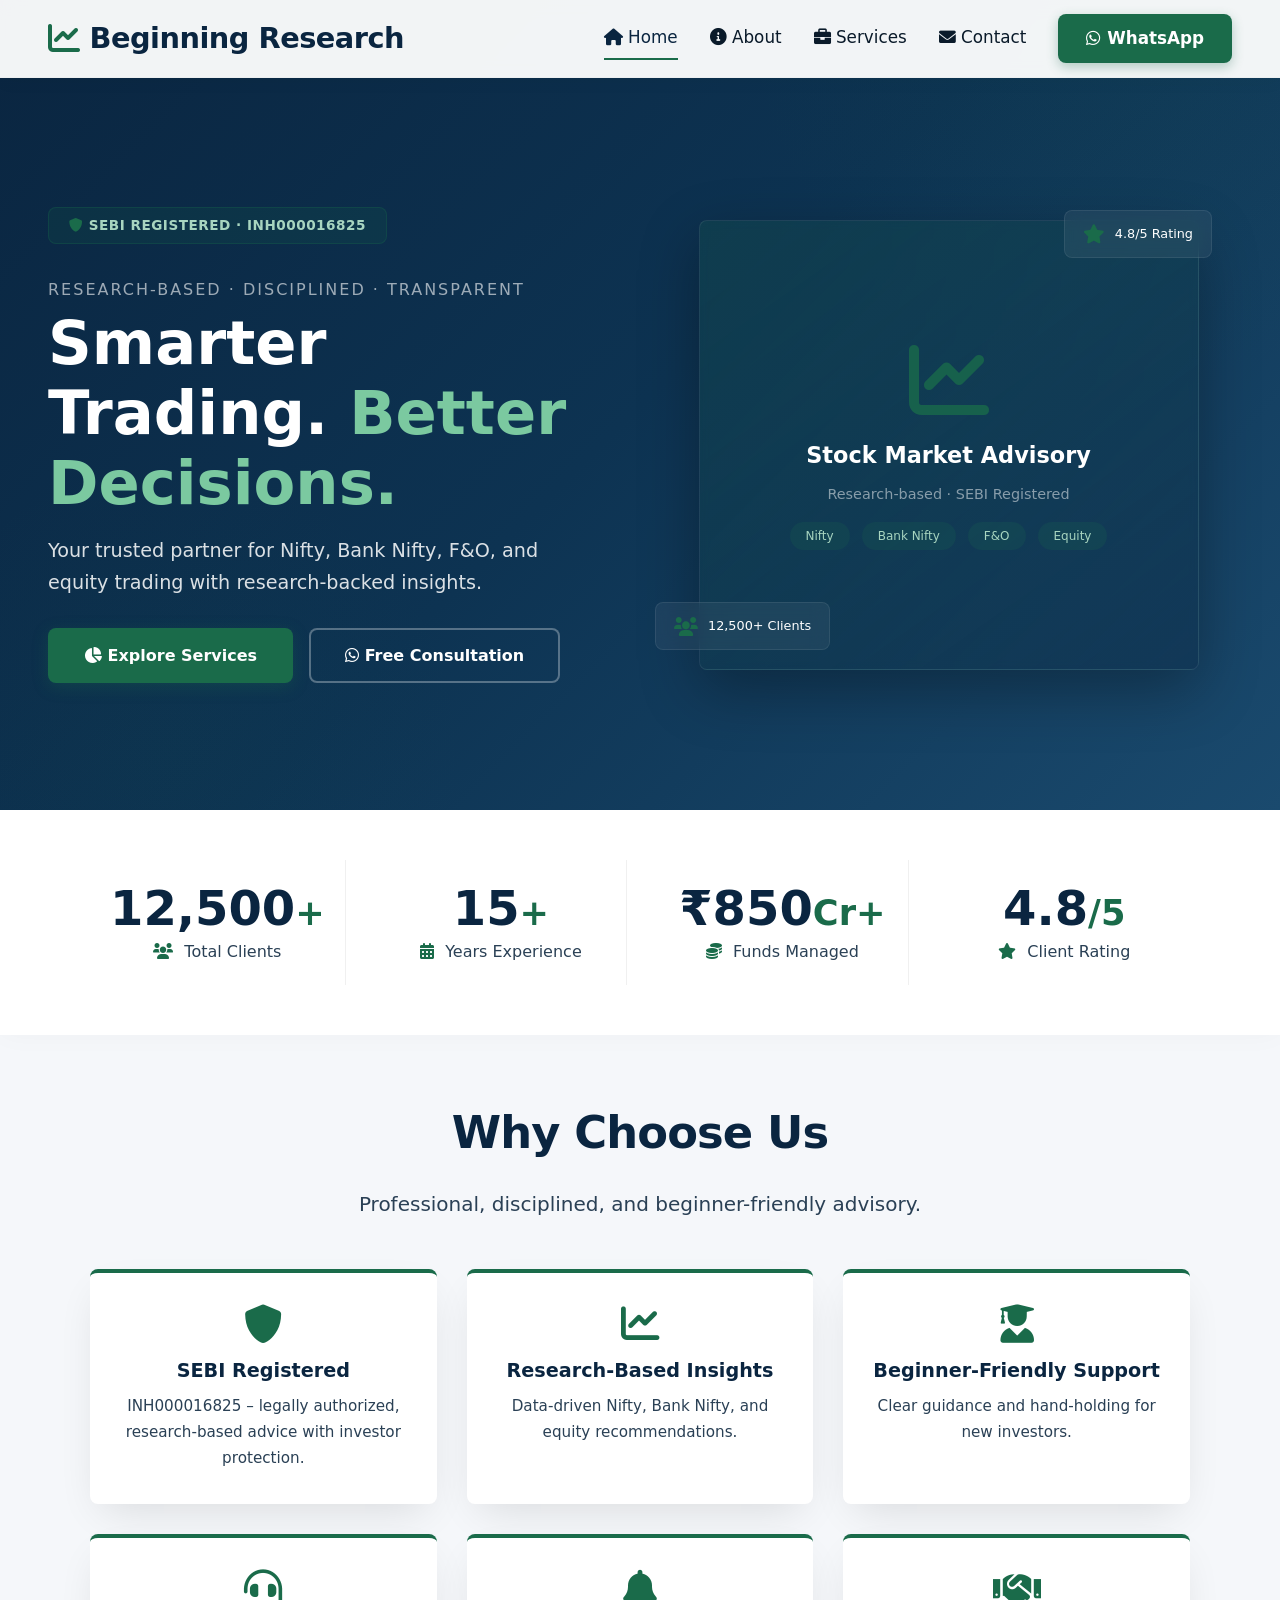
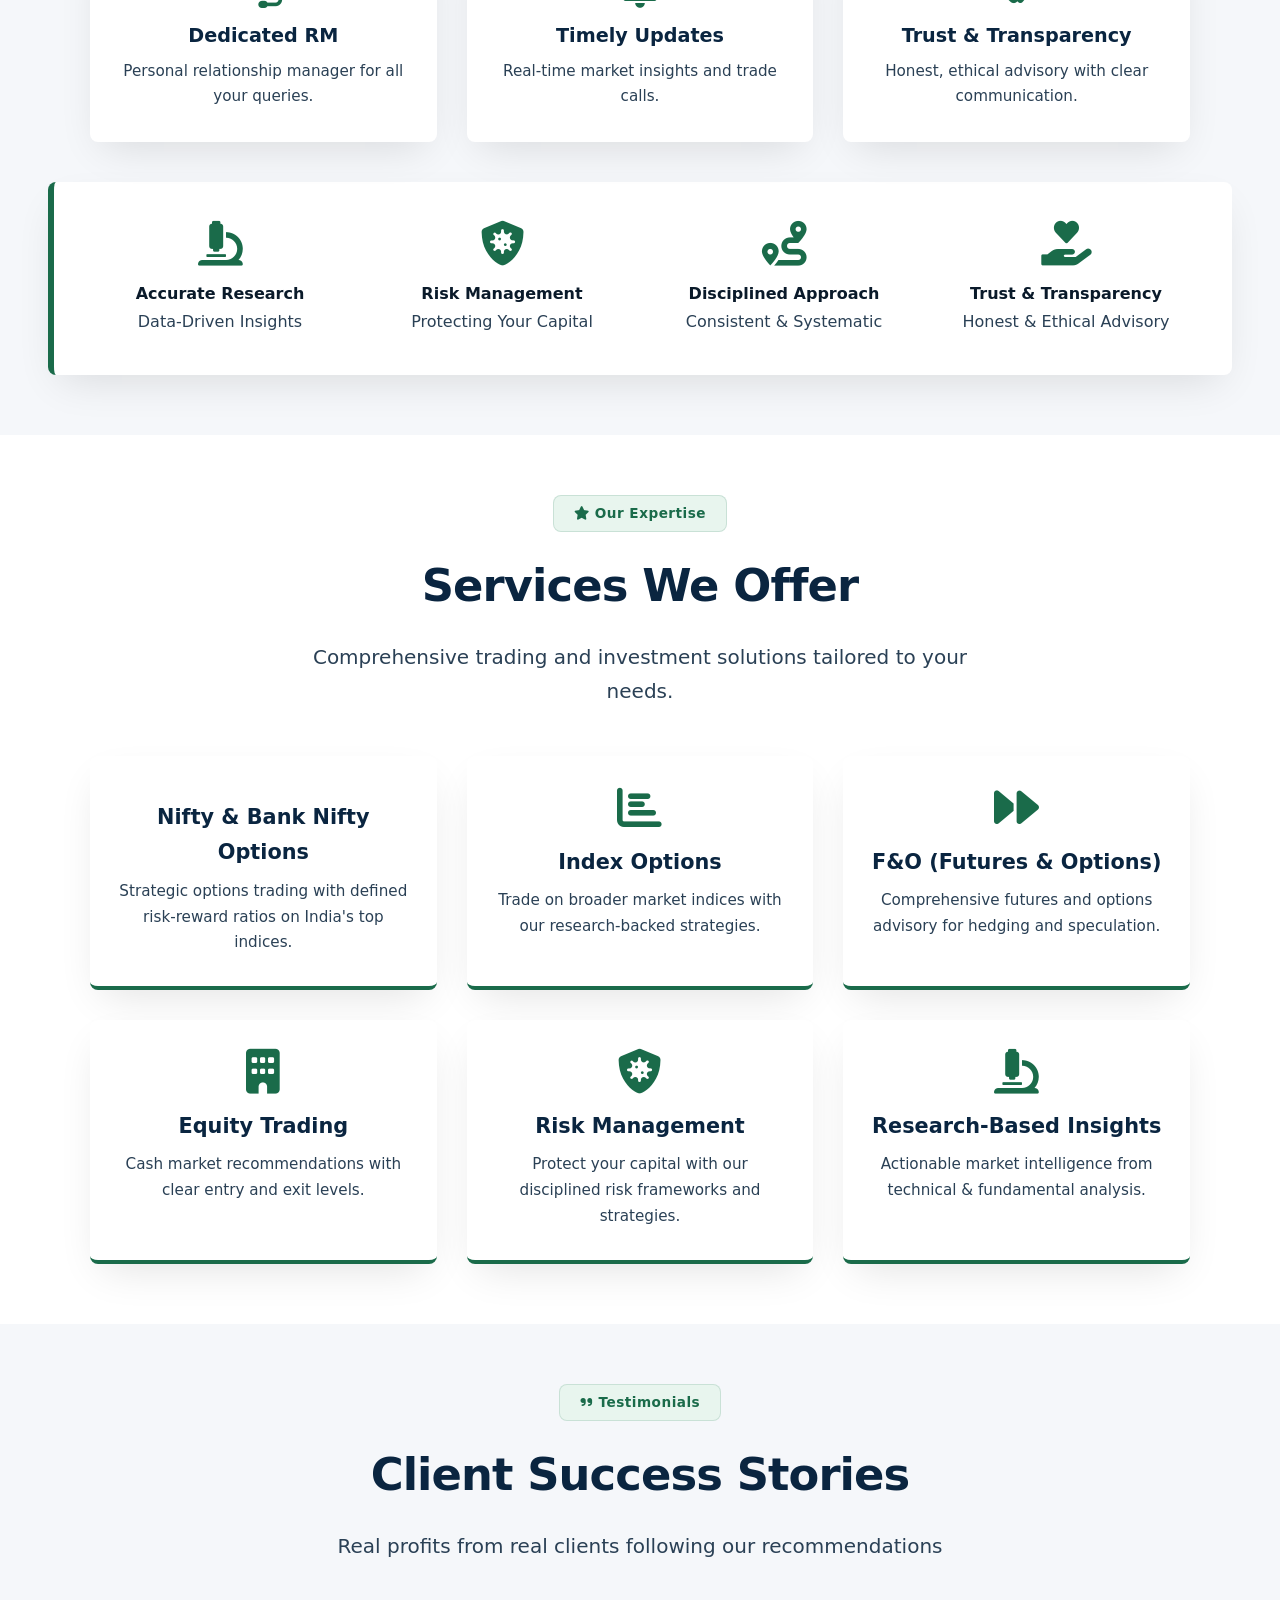
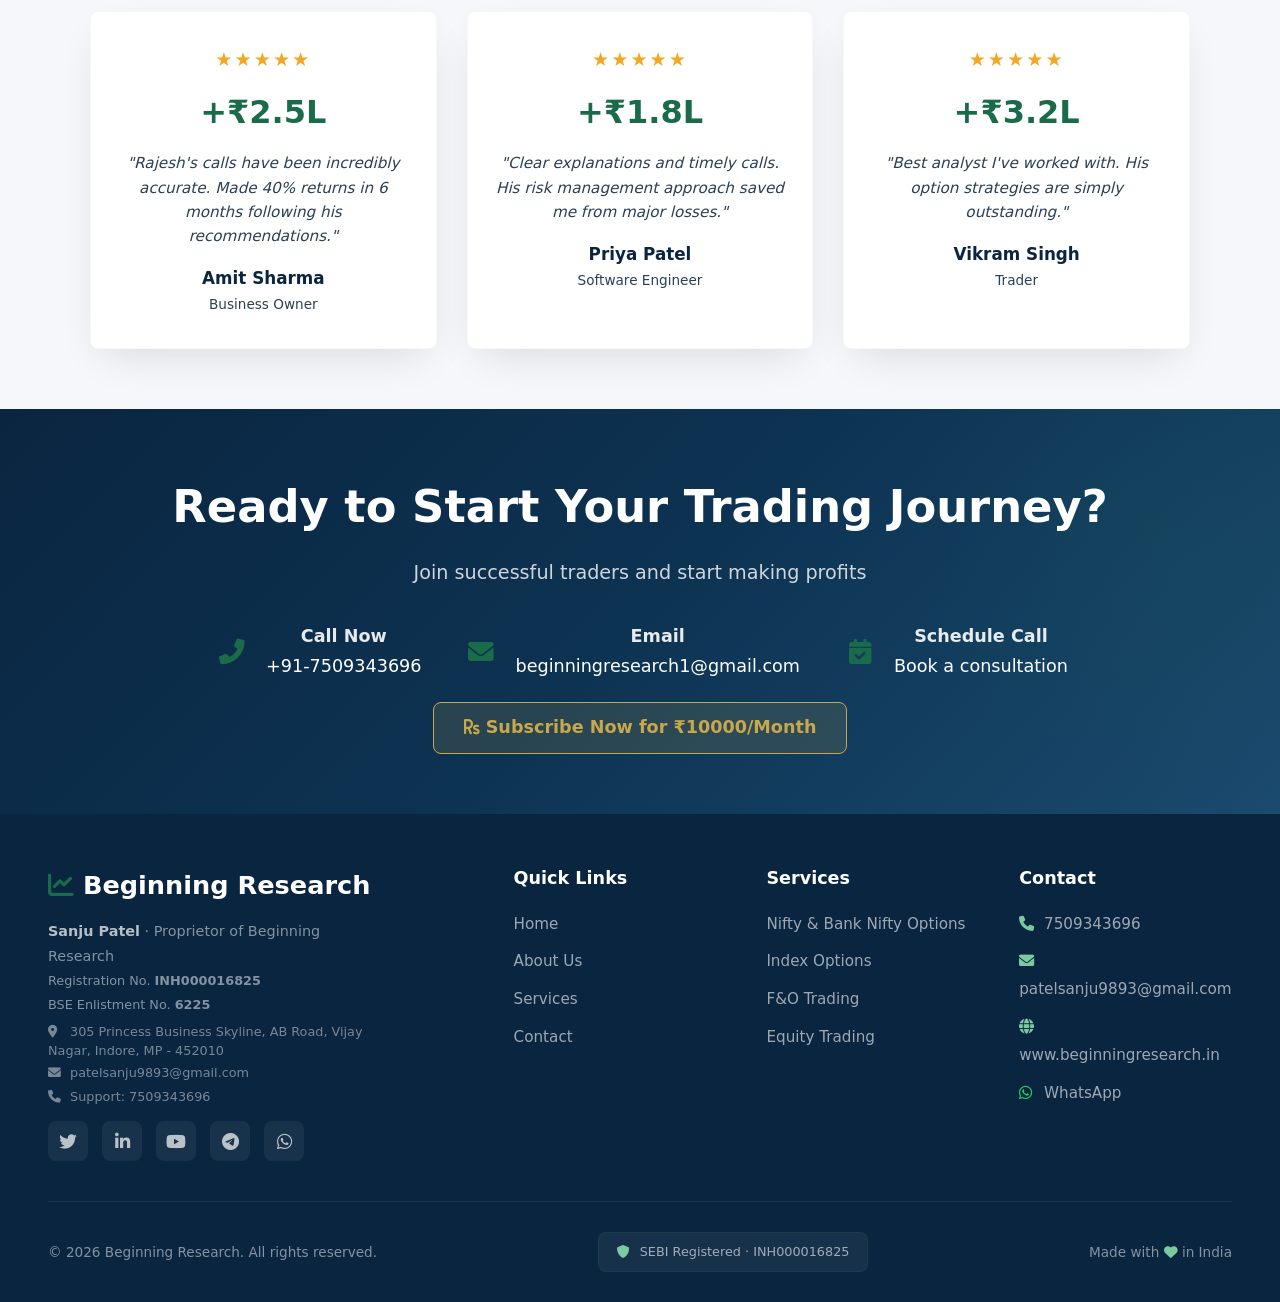
==== commit 012988ae: "Update index.html" ====
--- a/index.html
+++ b/index.html
@@ -1187,9 +1187,45 @@
               <span style="background: rgba(26, 107, 74, 0.2); padding: 4px 16px; border-radius: 20px; font-size: 0.75rem; color: #a8d5c0;">Bank Nifty</span>
               <span style="background: rgba(26, 107, 74, 0.2); padding: 4px 16px; border-radius: 20px; font-size: 0.75rem; color: #a8d5c0;">F&O</span>
               <span style="background: rgba(26, 107, 74, 0.2); padding: 4px 16px; border-radius: 20px; font-size: 0.75rem; color: #a8d5c0;">Equity</span>
-        
-
-      <!-- WHY CHOOSE US - 3 Columns -->
+            </div>
+          </div>
+          <div class="floating-badge top-right">
+            <i class="fas fa-star" aria-hidden="true"></i>
+            <span>4.8/5 Rating</span>
+          </div>
+          <div class="floating-badge bottom-left">
+            <i class="fas fa-users" aria-hidden="true"></i>
+            <span>12,500+ Clients</span>
+          </div>
+        </div>
+      </div>
+    </header>
+
+    <!-- STATS SECTION - 4 Columns -->
+    <section class="stats-section" aria-label="Company Statistics">
+      <div class="container">
+        <div class="stats-grid">
+          <div class="stat-item">
+            <span class="stat-number">12,500<span class="plus">+</span></span>
+            <span class="stat-label"><i class="fas fa-users" aria-hidden="true"></i> Total Clients</span>
+          </div>
+          <div class="stat-item">
+            <span class="stat-number">15<span class="plus">+</span></span>
+            <span class="stat-label"><i class="fas fa-calendar-alt" aria-hidden="true"></i> Years Experience</span>
+          </div>
+          <div class="stat-item">
+            <span class="stat-number">₹850<span class="plus">Cr+</span></span>
+            <span class="stat-label"><i class="fas fa-coins" aria-hidden="true"></i> Funds Managed</span>
+          </div>
+          <div class="stat-item">
+            <span class="stat-number">4.8<span class="plus">/5</span></span>
+            <span class="stat-label"><i class="fas fa-star" style="color: var(--secondary);" aria-hidden="true"></i> Client Rating</span>
+          </div>
+        </div>
+      </div>
+    </section>
+
+    <!-- WHY CHOOSE US - 3 Columns -->
     <section class="container" style="padding-top: 60px; padding-bottom: 40px;" aria-label="Why Choose Us">
       <h2 class="section-title">Why Choose Us</h2>
       <p class="section-sub">Professional, disciplined, and beginner-friendly advisory.</p>
@@ -1385,16 +1421,85 @@
     </div>
   </section>
 
-
-
- 
+  <!-- ============================================================ -->
+  <!-- ========== CLIENT SUCCESS STORIES ========== -->
+  <!-- ============================================================ -->
+  <section style="background: var(--bg-light); padding: 60px 0;" aria-label="Client Success Stories">
+    <div class="container">
+      <div class="section-center">
+        <span class="badge"><i class="fas fa-quote-right" aria-hidden="true"></i> Testimonials</span>
+        <h2 class="section-title">Client Success Stories</h2>
+        <p class="section-sub">Real profits from real clients following our recommendations</p>
+      </div>
+      <div class="grid-3">
+        <div class="testimonial-card">
+          <div class="stars">★★★★★</div>
+          <div class="profit">+₹2.5L</div>
+          <p class="testimonial-text">"Rajesh's calls have been incredibly accurate. Made 40% returns in 6 months following his recommendations."</p>
+          <div class="client-name">Amit Sharma</div>
+          <div class="client-title">Business Owner</div>
+        </div>
+        <div class="testimonial-card">
+          <div class="stars">★★★★★</div>
+          <div class="profit">+₹1.8L</div>
+          <p class="testimonial-text">"Clear explanations and timely calls. His risk management approach saved me from major losses."</p>
+          <div class="client-name">Priya Patel</div>
+          <div class="client-title">Software Engineer</div>
+        </div>
+        <div class="testimonial-card">
+          <div class="stars">★★★★★</div>
+          <div class="profit">+₹3.2L</div>
+          <p class="testimonial-text">"Best analyst I've worked with. His option strategies are simply outstanding."</p>
+          <div class="client-name">Vikram Singh</div>
+          <div class="client-title">Trader</div>
+        </div>
+      </div>
+    </div>
+  </section>
+
+  <!-- ============================================================ -->
+  <!-- ========== CONTACT PAGE ========== -->
+  <!-- ============================================================ -->
+  <section id="page-contact" class="page" aria-label="Contact Us">
+    <div class="container">
+      <div class="section-center">
+        <span class="badge"><i class="fas fa-phone" aria-hidden="true"></i> Get in Touch</span>
+        <h2 class="section-title">Contact Us</h2>
+        <p class="section-sub">Reach out for a free consultation or any queries. We're here to help.</p>
+      </div>
+      <div class="contact-wrapper">
+        <div class="contact-details">
+          <div class="contact-item"><i class="fab fa-whatsapp" style="color: #25D366;" aria-hidden="true"></i> <span><strong>WhatsApp</strong><br>7509343696</span></div>
+          <div class="contact-item"><i class="fas fa-phone-alt" aria-hidden="true"></i> <span><strong>Call</strong><br>+91 7509343696</span></div>
+          <div class="contact-item"><i class="fas fa-envelope" aria-hidden="true"></i> <span><strong>Email</strong><br>info@beginningresearch.in</span></div>
+          <div class="contact-item"><i class="fas fa-globe" aria-hidden="true"></i> <span><strong>Website</strong><br>www.beginningresearch.in</span></div>
+          <div style="margin-top: 30px; background: var(--bg-light); padding: 20px; border-radius: var(--radius); border-left: 6px solid var(--secondary);">
+            <p><strong><i class="fas fa-shield-alt" style="color: var(--secondary);" aria-hidden="true"></i> SEBI Registered</strong><br>INH000016825 · Research-based advisory</p>
+          </div>
+          <div style="margin-top: 20px; font-size: 0.9rem; color: var(--text-muted);">
+            <p>Investments in securities market are subject to market risks.<br>Read all related documents carefully before investing.</p>
+          </div>
+        </div>
+        <div class="contact-form" style="background: white; padding: 36px; border-radius: var(--radius); box-shadow: var(--shadow);">
+          <h3 style="margin-bottom: 20px;">Send a message</h3>
+          <input type="text" placeholder="Full name" aria-label="Full name" />
+          <input type="email" placeholder="Email address" aria-label="Email address" />
+          <input type="text" placeholder="Phone number" aria-label="Phone number" />
+          <textarea placeholder="How can we help you?" aria-label="Message"></textarea>
+          <button class="btn btn-primary" style="width: 100%; justify-content: center;"><i class="fas fa-paper-plane" aria-hidden="true"></i> Send message</button>
+          <p style="font-size: 0.85rem; color: var(--text-muted); margin-top: 16px; text-align: center;">We respond within 24 hours.</p>
+        </div>
+      </div>
+    </div>
+  </section>
+
   <!-- ============================================================ -->
   <!-- ========== CTA SECTION ========== -->
   <!-- ============================================================ -->
   <section class="cta-section" aria-label="Start Your Trading Journey">
     <div class="container">
       <h2>Ready to Start Your Trading Journey?</h2>
-      <p>successful traders and start making profits</p>
+      <p>Join successful traders and start making profits</p>
       <div class="cta-grid">
         <div class="cta-item">
           <i class="fas fa-phone-alt" aria-hidden="true"></i>
@@ -1407,7 +1512,7 @@
           <i class="fas fa-envelope" aria-hidden="true"></i>
           <div>
             <strong>Email</strong><br>
-            <a href="beginningresearch1@gmail.com">beginningresearch@gmail.com</a>
+            <a href="beginningresearch1@gmail.com">beginningresearch1@gmail.com</a>
           </div>
         </div>
         <div class="cta-item">
@@ -1419,7 +1524,7 @@
         </div>
       </div>
       <div class="subscribe-badge">
-        <i class="fas fa-rupee-sign" aria-hidden="true"></i> Subscribe Now for ₹10,000/Month
+        <i class="fas fa-rupee-sign" aria-hidden="true"></i> Subscribe Now for ₹10000/Month
       </div>
     </div>
   </section>
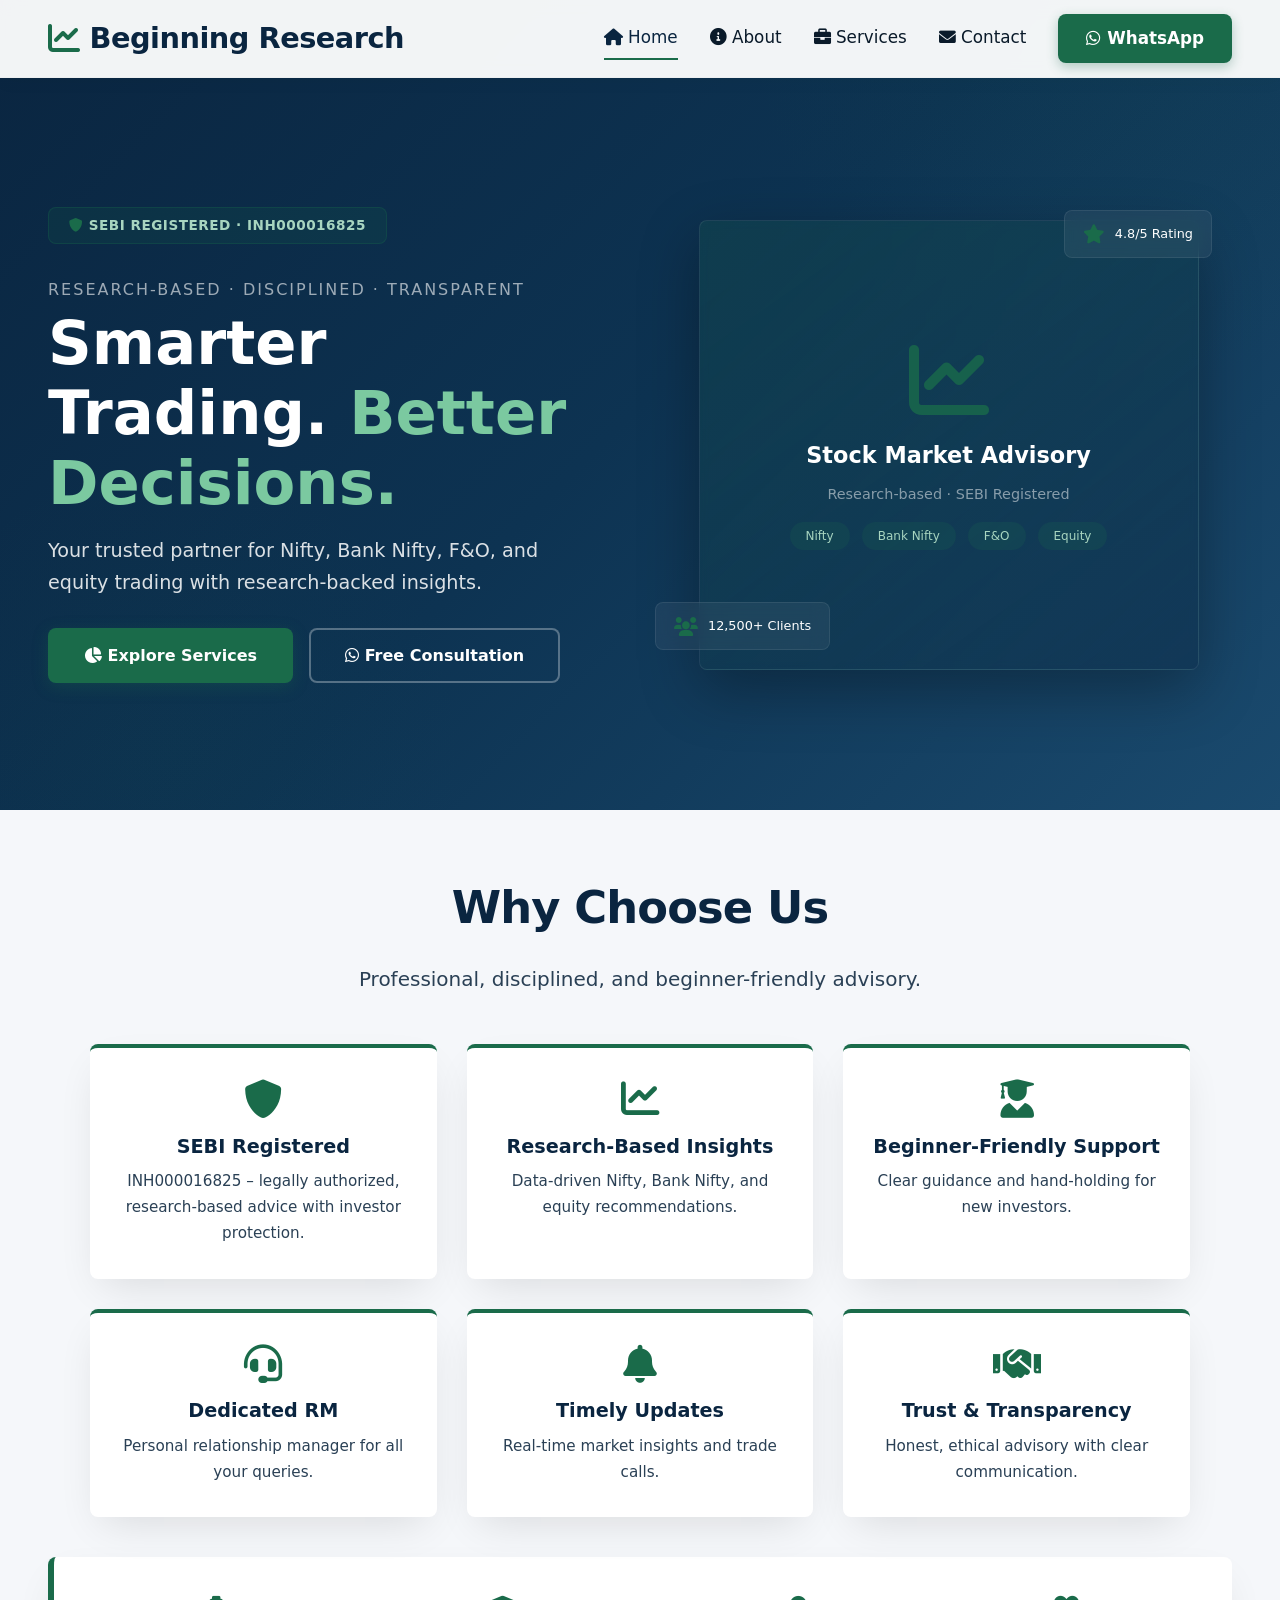
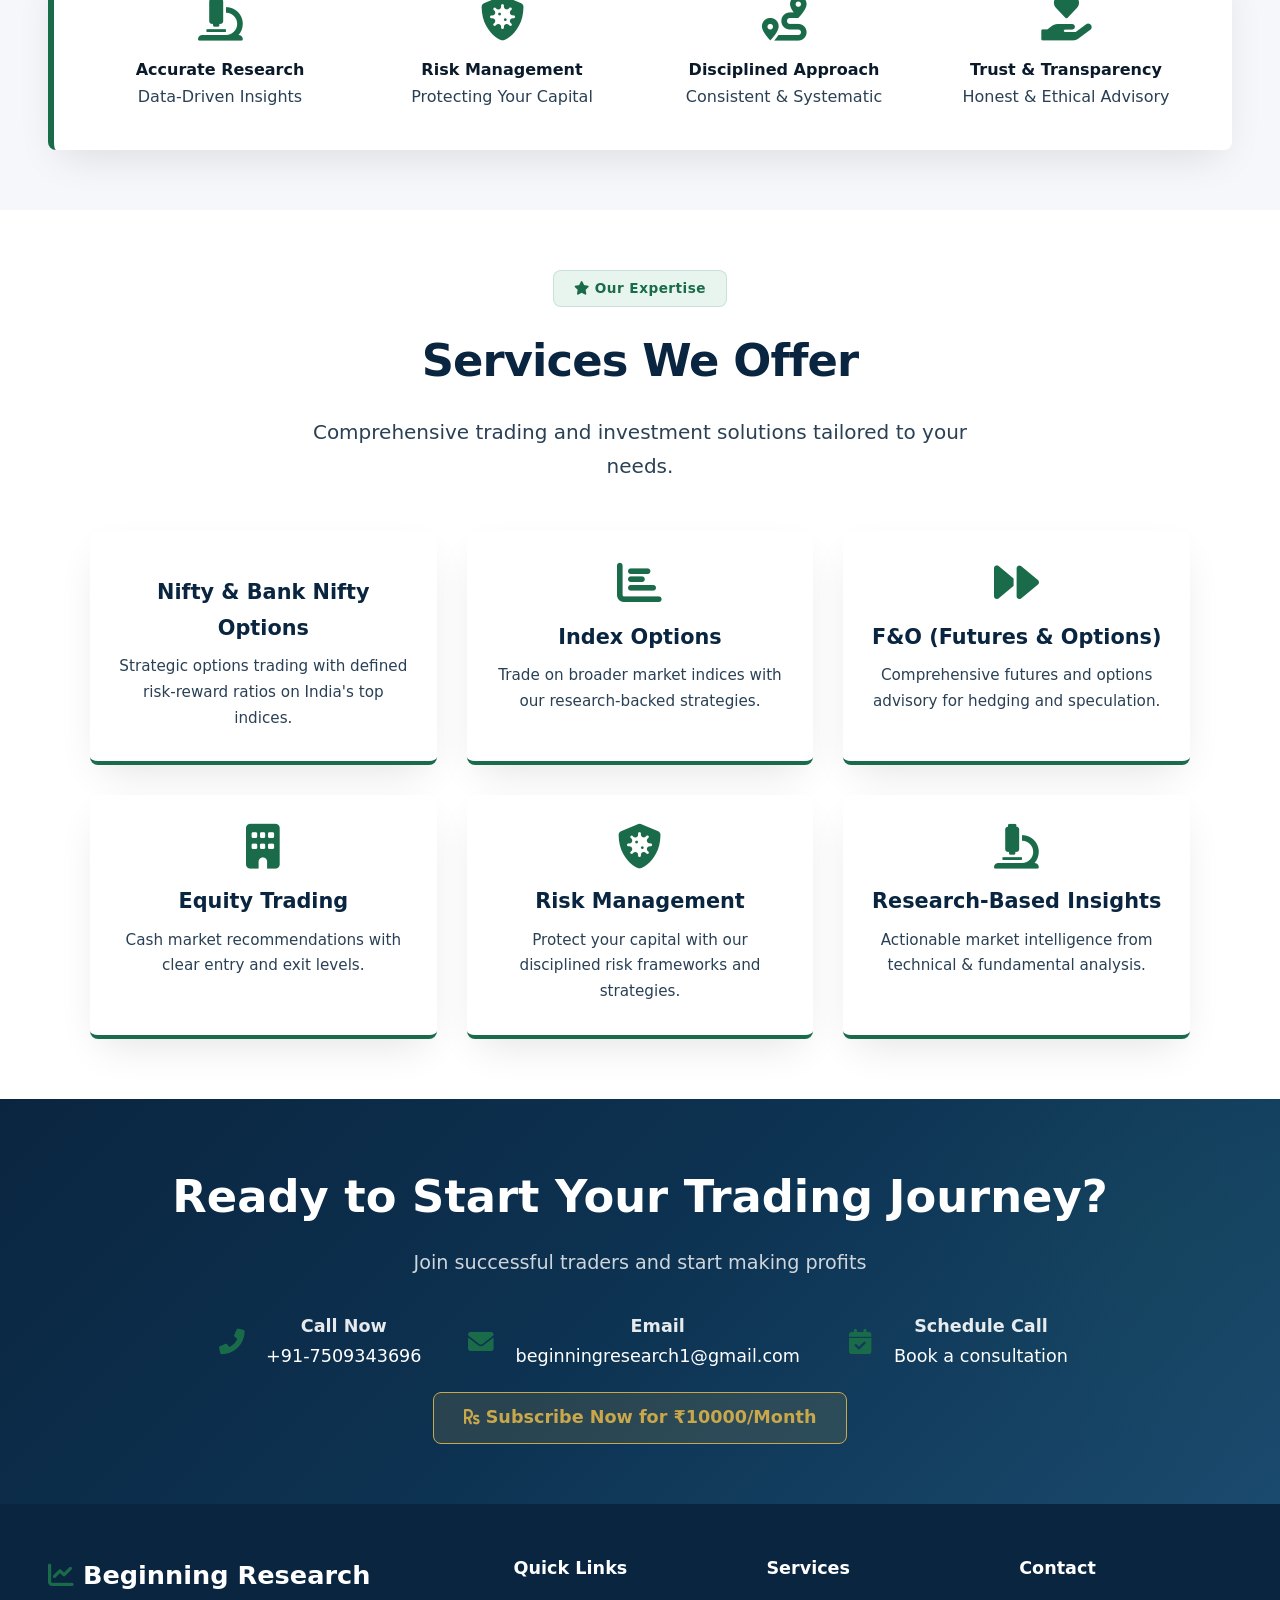
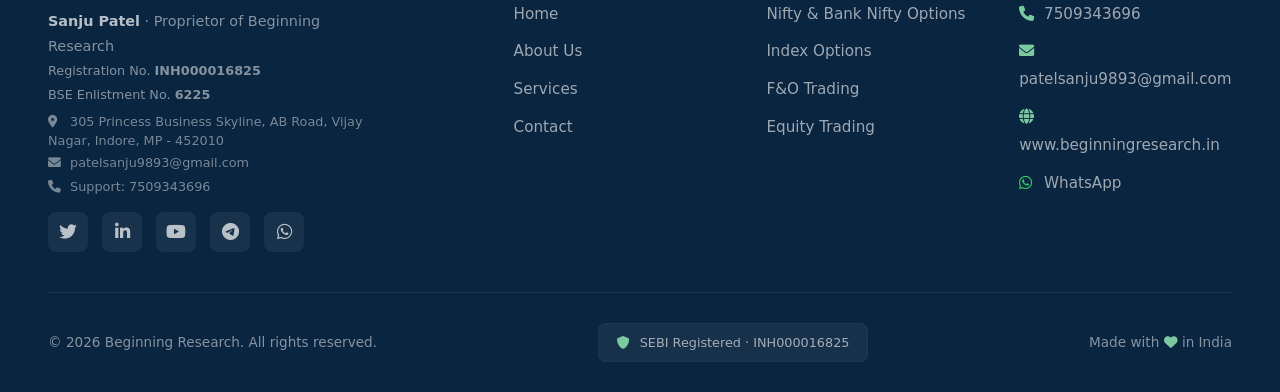
==== commit 655a5e47: "Update index.html" ====
--- a/index.html
+++ b/index.html
@@ -1201,29 +1201,7 @@
       </div>
     </header>
 
-    <!-- STATS SECTION - 4 Columns -->
-    <section class="stats-section" aria-label="Company Statistics">
-      <div class="container">
-        <div class="stats-grid">
-          <div class="stat-item">
-            <span class="stat-number">12,500<span class="plus">+</span></span>
-            <span class="stat-label"><i class="fas fa-users" aria-hidden="true"></i> Total Clients</span>
-          </div>
-          <div class="stat-item">
-            <span class="stat-number">15<span class="plus">+</span></span>
-            <span class="stat-label"><i class="fas fa-calendar-alt" aria-hidden="true"></i> Years Experience</span>
-          </div>
-          <div class="stat-item">
-            <span class="stat-number">₹850<span class="plus">Cr+</span></span>
-            <span class="stat-label"><i class="fas fa-coins" aria-hidden="true"></i> Funds Managed</span>
-          </div>
-          <div class="stat-item">
-            <span class="stat-number">4.8<span class="plus">/5</span></span>
-            <span class="stat-label"><i class="fas fa-star" style="color: var(--secondary);" aria-hidden="true"></i> Client Rating</span>
-          </div>
-        </div>
-      </div>
-    </section>
+    
 
     <!-- WHY CHOOSE US - 3 Columns -->
     <section class="container" style="padding-top: 60px; padding-bottom: 40px;" aria-label="Why Choose Us">
@@ -1421,42 +1399,7 @@
     </div>
   </section>
 
-  <!-- ============================================================ -->
-  <!-- ========== CLIENT SUCCESS STORIES ========== -->
-  <!-- ============================================================ -->
-  <section style="background: var(--bg-light); padding: 60px 0;" aria-label="Client Success Stories">
-    <div class="container">
-      <div class="section-center">
-        <span class="badge"><i class="fas fa-quote-right" aria-hidden="true"></i> Testimonials</span>
-        <h2 class="section-title">Client Success Stories</h2>
-        <p class="section-sub">Real profits from real clients following our recommendations</p>
-      </div>
-      <div class="grid-3">
-        <div class="testimonial-card">
-          <div class="stars">★★★★★</div>
-          <div class="profit">+₹2.5L</div>
-          <p class="testimonial-text">"Rajesh's calls have been incredibly accurate. Made 40% returns in 6 months following his recommendations."</p>
-          <div class="client-name">Amit Sharma</div>
-          <div class="client-title">Business Owner</div>
-        </div>
-        <div class="testimonial-card">
-          <div class="stars">★★★★★</div>
-          <div class="profit">+₹1.8L</div>
-          <p class="testimonial-text">"Clear explanations and timely calls. His risk management approach saved me from major losses."</p>
-          <div class="client-name">Priya Patel</div>
-          <div class="client-title">Software Engineer</div>
-        </div>
-        <div class="testimonial-card">
-          <div class="stars">★★★★★</div>
-          <div class="profit">+₹3.2L</div>
-          <p class="testimonial-text">"Best analyst I've worked with. His option strategies are simply outstanding."</p>
-          <div class="client-name">Vikram Singh</div>
-          <div class="client-title">Trader</div>
-        </div>
-      </div>
-    </div>
-  </section>
-
+  
   <!-- ============================================================ -->
   <!-- ========== CONTACT PAGE ========== -->
   <!-- ============================================================ -->
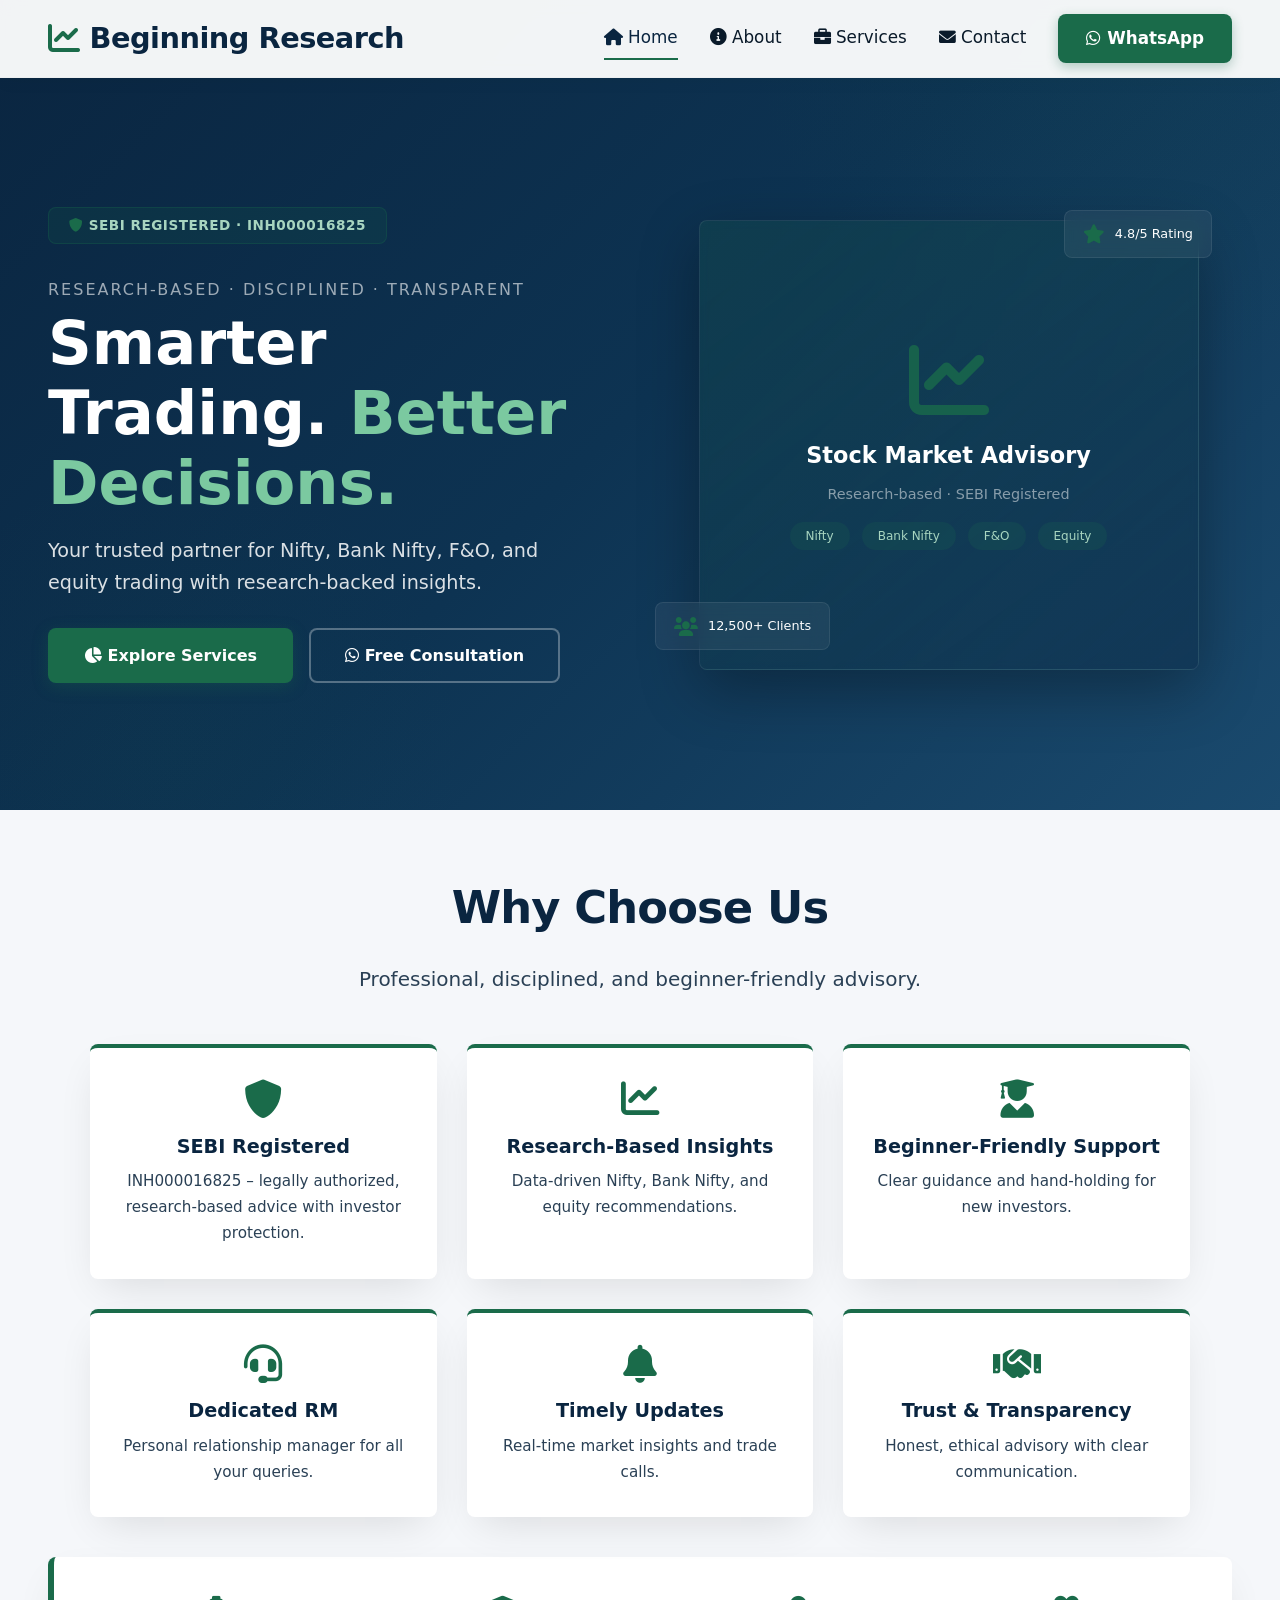
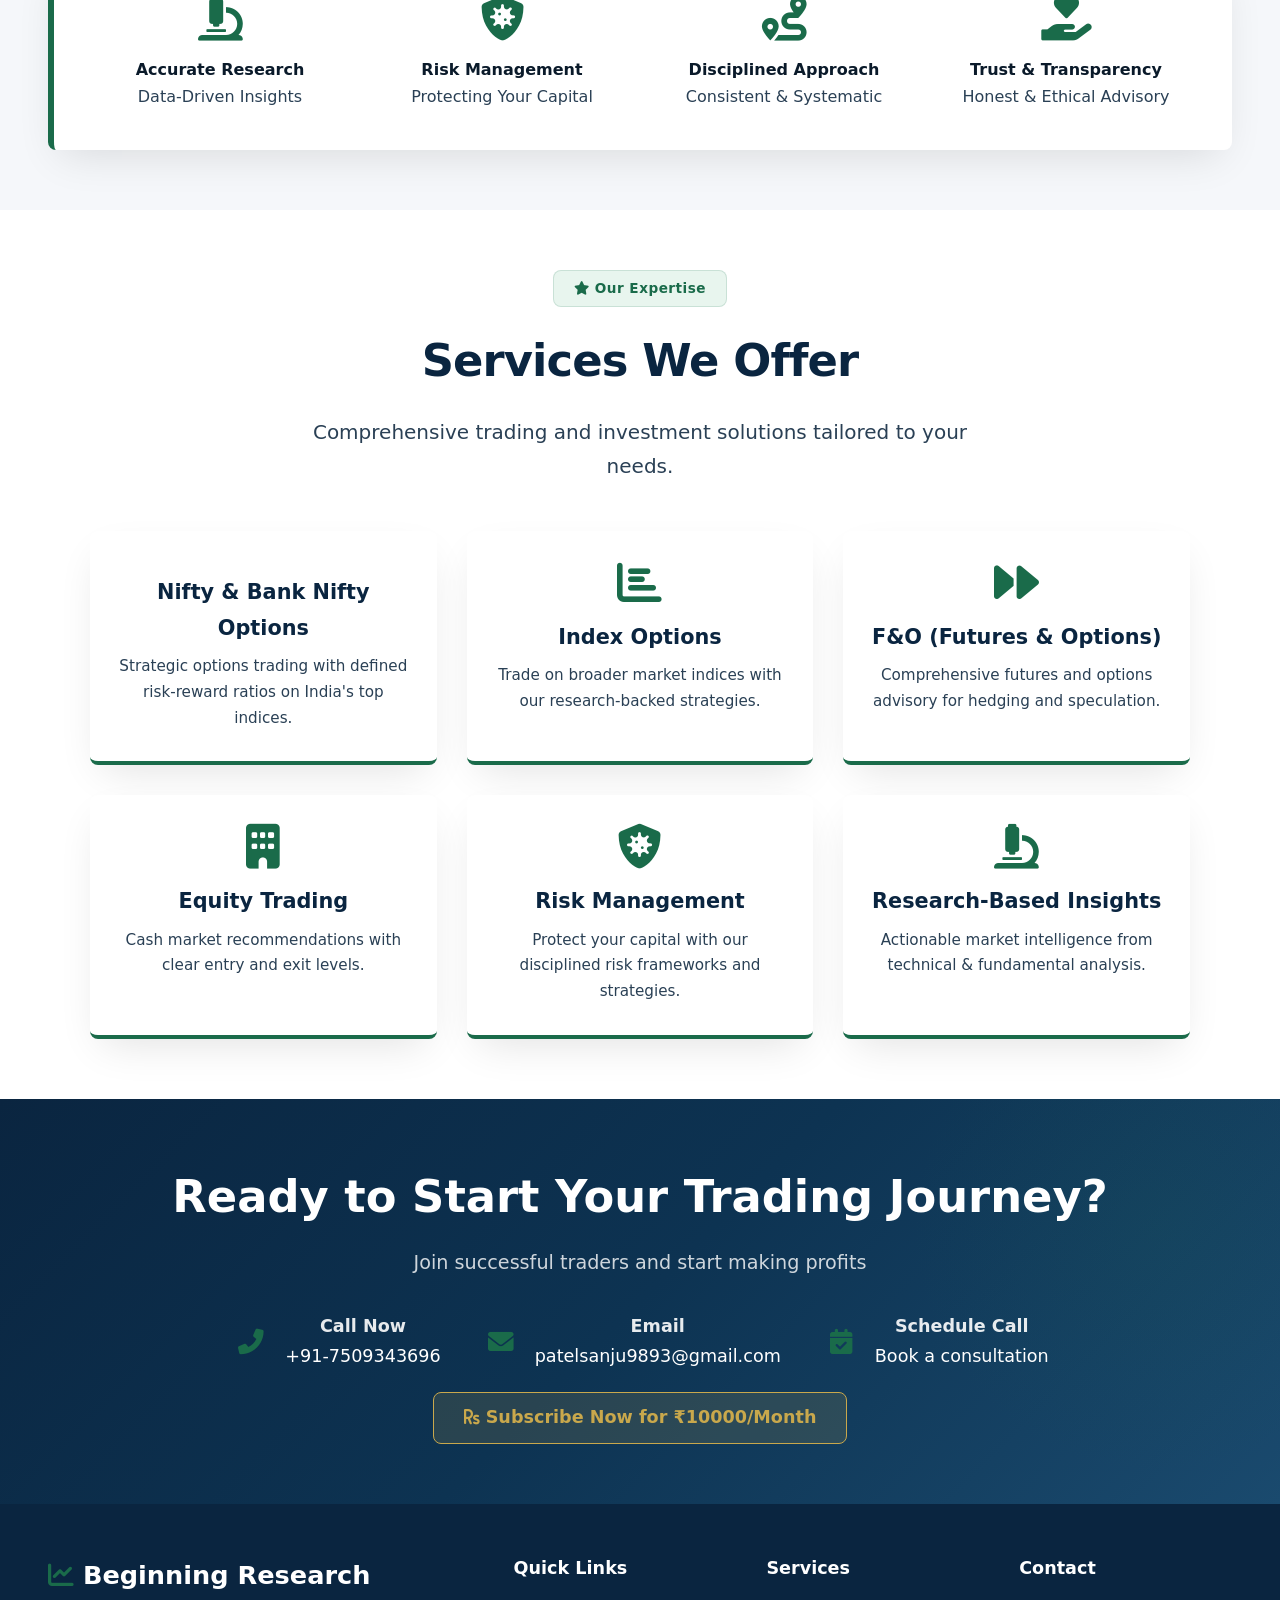
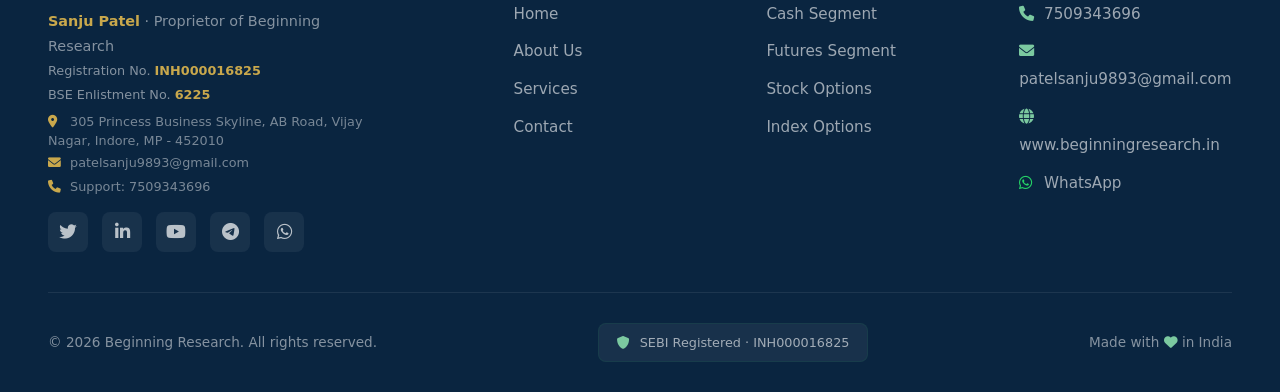
==== commit 7f615b14: "Update index.html" ====
--- a/index.html
+++ b/index.html
@@ -45,14 +45,14 @@
       "name": "Beginning Research",
       "description": "SEBI Registered investment advisory firm providing research-based trading and investment solutions for Nifty, Bank Nifty, F&O, and Equity markets.",
       "url": "https://www.beginningresearch.in/",
-      "telephone": "+91-8435711526",
-      "email": "stockmarketresearch958@gmail.com",
+      "telephone": "+91-7509343696",
+      "email": "patelsanju9893@gmail.com",
       "address": {
         "@type": "PostalAddress",
-        "addressLocality": "Mumbai",
+        "addressLocality": "Indore",
         "addressCountry": "India"
       },
-      "priceRange": "₹2000/month",
+      "priceRange": "₹10000/month",
       "openingHours": "Mon-Fri 09:00-18:00",
       "foundingDate": "2016"
     }
@@ -83,6 +83,10 @@
       --shadow: 0 16px 40px -12px rgba(0, 0, 0, 0.12);
       --radius: 8px;
       --transition: 0.3s ease;
+      
+      /* ✅ ADDED - Gold Colors */
+      --accent-gold: #c9a84c;
+      --accent-gold-dark: #b8973a;
     }
 
     body {
@@ -487,13 +491,13 @@
     }
 
     .btn-gold {
-      background: #c9a84c;
+      background: var(--accent-gold);
       color: var(--primary);
       box-shadow: 0 4px 16px rgba(201, 168, 76, 0.35);
     }
 
     .btn-gold:hover {
-      background: #b8973a;
+      background: var(--accent-gold-dark);
       transform: translateY(-3px);
       box-shadow: 0 8px 28px rgba(201, 168, 76, 0.45);
     }
@@ -745,8 +749,8 @@
     .subscribe-badge {
       display: inline-block;
       background: rgba(201, 168, 76, 0.15);
-      border: 1px solid #c9a84c;
-      color: #c9a84c;
+      border: 1px solid var(--accent-gold);
+      color: var(--accent-gold);
       padding: 10px 30px;
       border-radius: var(--radius);
       font-weight: 600;
@@ -1200,8 +1204,6 @@
         </div>
       </div>
     </header>
-
-    
 
     <!-- WHY CHOOSE US - 3 Columns -->
     <section class="container" style="padding-top: 60px; padding-bottom: 40px;" aria-label="Why Choose Us">
@@ -1399,7 +1401,6 @@
     </div>
   </section>
 
-  
   <!-- ============================================================ -->
   <!-- ========== CONTACT PAGE ========== -->
   <!-- ============================================================ -->
@@ -1414,7 +1415,7 @@
         <div class="contact-details">
           <div class="contact-item"><i class="fab fa-whatsapp" style="color: #25D366;" aria-hidden="true"></i> <span><strong>WhatsApp</strong><br>7509343696</span></div>
           <div class="contact-item"><i class="fas fa-phone-alt" aria-hidden="true"></i> <span><strong>Call</strong><br>+91 7509343696</span></div>
-          <div class="contact-item"><i class="fas fa-envelope" aria-hidden="true"></i> <span><strong>Email</strong><br>info@beginningresearch.in</span></div>
+          <div class="contact-item"><i class="fas fa-envelope" aria-hidden="true"></i> <span><strong>Email</strong><br>patelsanju9893@gmail.com</span></div>
           <div class="contact-item"><i class="fas fa-globe" aria-hidden="true"></i> <span><strong>Website</strong><br>www.beginningresearch.in</span></div>
           <div style="margin-top: 30px; background: var(--bg-light); padding: 20px; border-radius: var(--radius); border-left: 6px solid var(--secondary);">
             <p><strong><i class="fas fa-shield-alt" style="color: var(--secondary);" aria-hidden="true"></i> SEBI Registered</strong><br>INH000016825 · Research-based advisory</p>
@@ -1455,7 +1456,7 @@
           <i class="fas fa-envelope" aria-hidden="true"></i>
           <div>
             <strong>Email</strong><br>
-            <a href="beginningresearch1@gmail.com">beginningresearch1@gmail.com</a>
+            <a href="mailto:patelsanju9893@gmail.com">patelsanju9893@gmail.com</a>
           </div>
         </div>
         <div class="cta-item">
@@ -1472,7 +1473,7 @@
     </div>
   </section>
 
- <!-- ============================================================ -->
+  <!-- ============================================================ -->
   <!-- ========== FOOTER ========== -->
   <!-- ============================================================ -->
   <footer class="footer" role="contentinfo">
@@ -1481,23 +1482,23 @@
         <div class="footer-brand">
           <h3><i class="fas fa-chart-line" aria-hidden="true"></i> Beginning Research</h3>
           
-          <!-- ✅ ADDED: Sanju Patel - Proprietor -->
+          <!-- Sanju Patel - Proprietor -->
           <p style="color: rgba(255,255,255,0.7); font-size: 0.9rem; margin-top: 4px; margin-bottom: 2px;">
             <strong style="color: var(--accent-gold);">Sanju Patel</strong> 
             <span style="color: rgba(255,255,255,0.5);">· Proprietor of Beginning Research</span>
           </p>
           
-          <!-- ✅ ADDED: Registration No. -->
+          <!-- Registration No. -->
           <p style="color: rgba(255,255,255,0.5); font-size: 0.8rem; margin-bottom: 2px;">
             Registration No. <strong style="color: var(--accent-gold);">INH000016825</strong>
           </p>
           
-          <!-- ✅ ADDED: BSE Enlistment No. -->
+          <!-- BSE Enlistment No. -->
           <p style="color: rgba(255,255,255,0.5); font-size: 0.8rem; margin-bottom: 6px;">
             BSE Enlistment No. <strong style="color: var(--accent-gold);">6225</strong>
           </p>
           
-          <!-- ✅ ADDED: Address, Email, Support -->
+          <!-- Address, Email, Support -->
           <p style="color: rgba(255,255,255,0.45); font-size: 0.8rem; line-height: 1.5; max-width: 350px;">
             <i class="fas fa-map-marker-alt" style="color: var(--accent-gold); width: 18px;"></i>
             305 Princess Business Skyline, AB Road, Vijay Nagar, Indore, MP - 452010
@@ -1511,9 +1512,6 @@
             Support: 7509343696
           </p>
           
-          <!-- Old Description - Hata Diya -->
-          <!-- <p>SEBI-registered investment advisory firm dedicated to providing research-based, disciplined, and transparent trading solutions.</p> -->
-          
           <div class="social-icons" style="margin-top: 14px;">
             <a href="#" aria-label="Twitter"><i class="fab fa-twitter" aria-hidden="true"></i></a>
             <a href="#" aria-label="LinkedIn"><i class="fab fa-linkedin-in" aria-hidden="true"></i></a>
@@ -1534,10 +1532,10 @@
         <div class="footer-col">
           <h4>Services</h4>
           <ul>
-            <li><a href="#" data-page="services">Nifty & Bank Nifty Options</a></li>
+            <li><a href="#" data-page="services">Cash Segment</a></li>
+            <li><a href="#" data-page="services">Futures Segment</a></li>
+            <li><a href="#" data-page="services">Stock Options</a></li>
             <li><a href="#" data-page="services">Index Options</a></li>
-            <li><a href="#" data-page="services">F&O Trading</a></li>
-            <li><a href="#" data-page="services">Equity Trading</a></li>
           </ul>
         </div>
         <div class="footer-col">
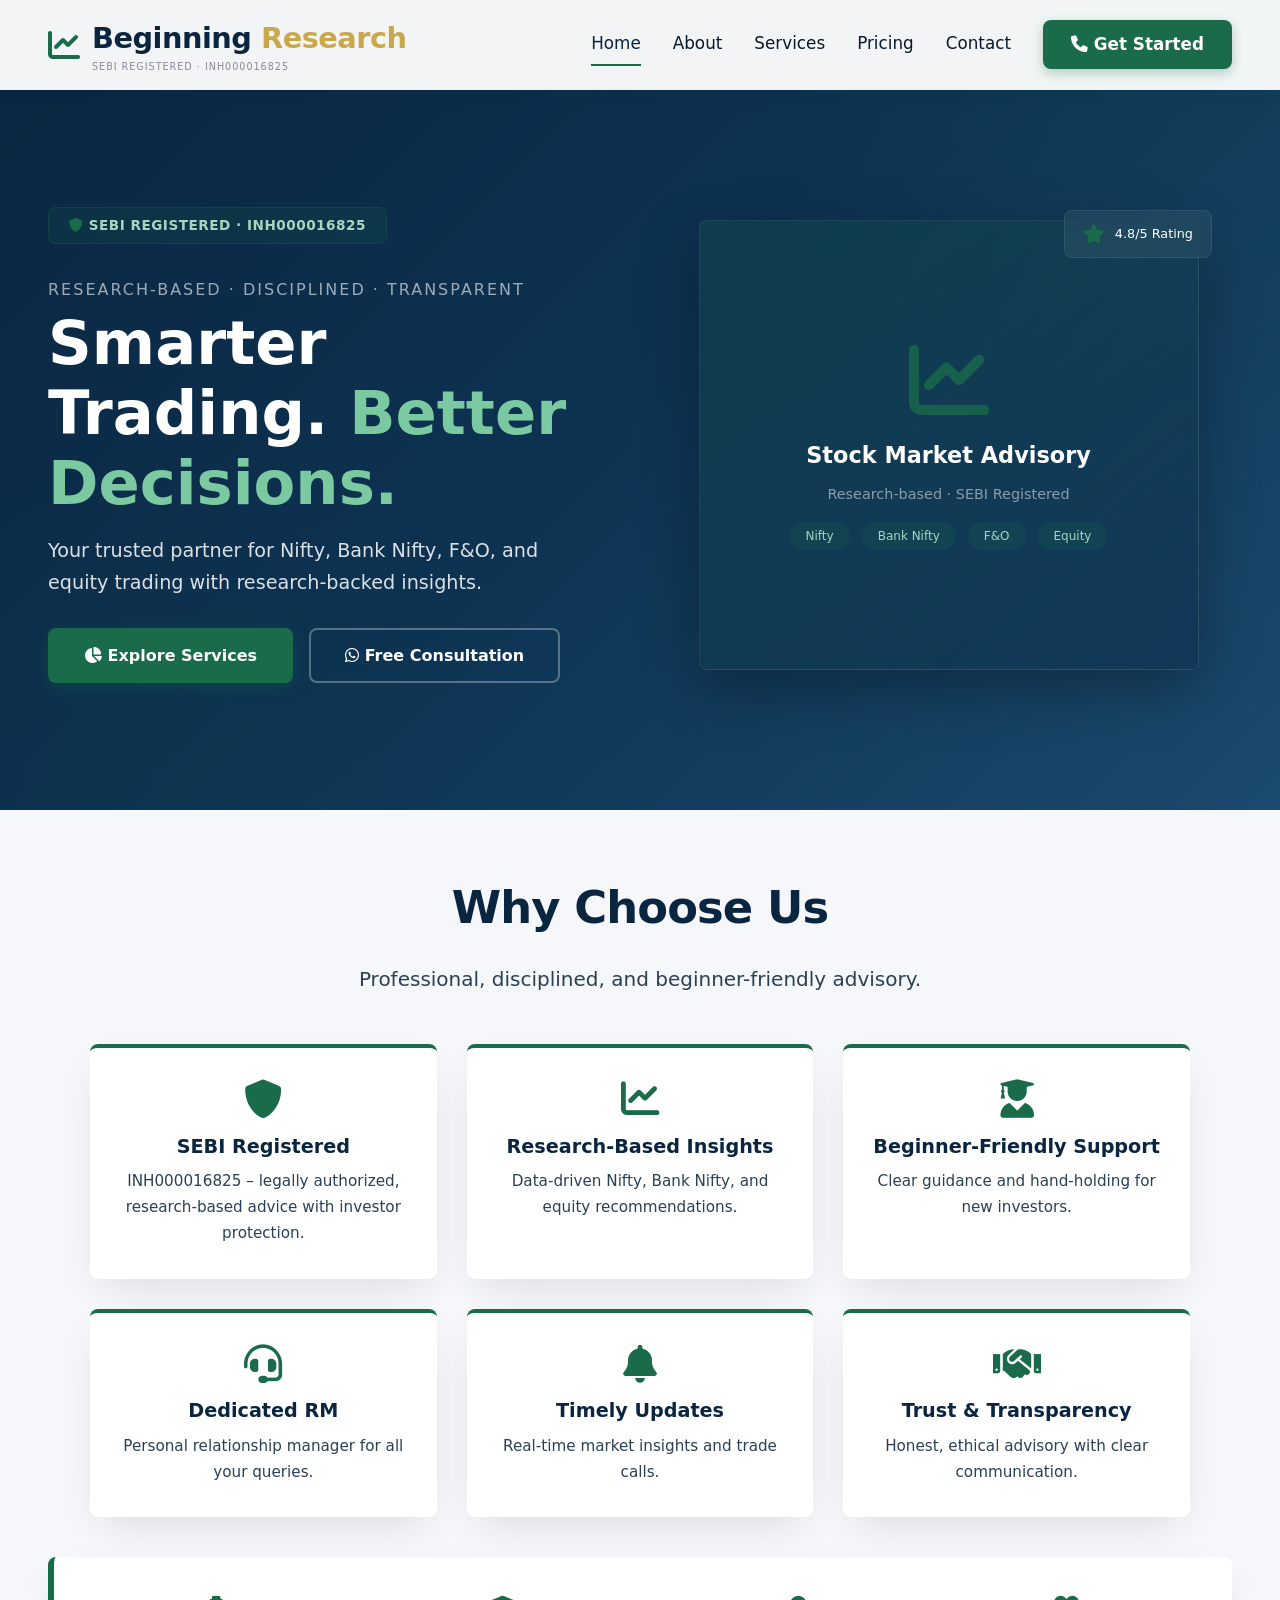
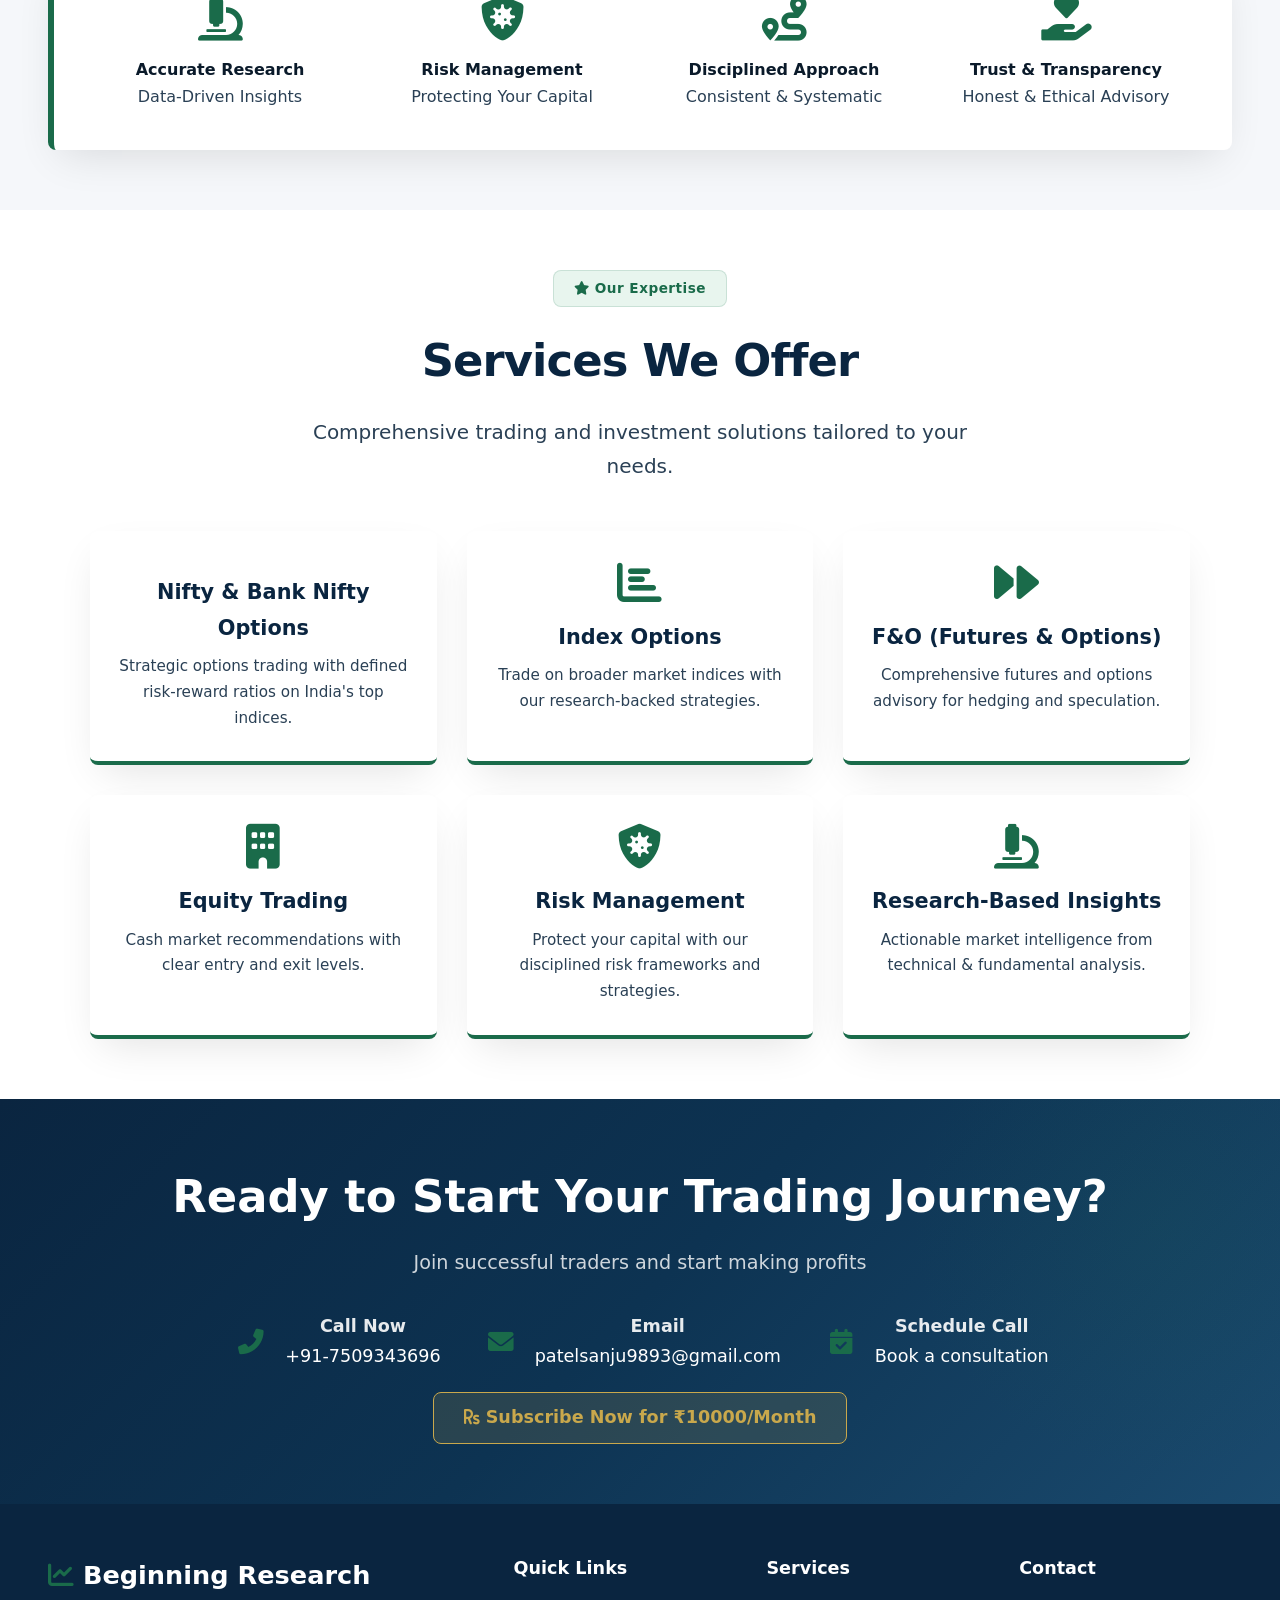
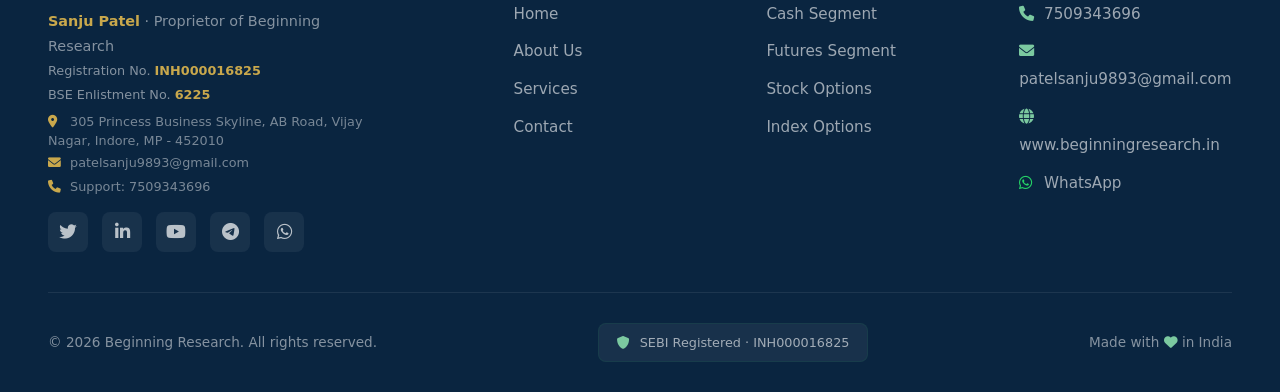
==== commit edd0ac80: "Refactor HTML structure and styles for responsiveness Updated meta description and improved navbar s" ====
--- a/index.html
+++ b/index.html
@@ -8,7 +8,7 @@
   <!-- Primary Meta Tags -->
   <title>Beginning Research | SEBI Registered Investment Advisor</title>
   <meta name="title" content="Beginning Research - SEBI Registered Investment Advisor" />
-  <meta name="description" content="SEBI Registered (INH000016825) Investment Advisory for Nifty, Bank Nifty, F&O and Equity Trading. Research-Based, Disciplined and Transparent Advisory with 12,500+ happy clients." />
+  <meta name="description" content="SEBI Registered (INH000016825) Investment Advisory for Nifty, Bank Nifty, F&O and Equity Trading. Research-Based, Disciplined and Transparent Advisory." />
   <meta name="keywords" content="investment advisory, SEBI registered, stock market advisory, Nifty options, Bank Nifty options, F&O trading, equity trading, risk management, research-based advisory, beginning research" />
   <meta name="robots" content="index, follow" />
   <meta name="language" content="English" />
@@ -84,7 +84,7 @@
       --radius: 8px;
       --transition: 0.3s ease;
       
-      /* ✅ ADDED - Gold Colors */
+      /* Gold Colors */
       --accent-gold: #c9a84c;
       --accent-gold-dark: #b8973a;
     }
@@ -102,7 +102,9 @@
       padding: 0 28px;
     }
 
-    /* ----- navigation ----- */
+    /* ============================================================ */
+    /* ========== HEADER / NAVIGATION ========== */
+    /* ============================================================ */
     .navbar {
       background: rgba(255, 255, 255, 0.95);
       backdrop-filter: blur(8px);
@@ -111,9 +113,15 @@
       top: 0;
       left: 0;
       right: 0;
-      z-index: 60;
+      z-index: 1000;
       padding: 14px 0;
       border-bottom: 1px solid rgba(0, 0, 0, 0.02);
+      transition: var(--transition);
+    }
+
+    .navbar.scrolled {
+      background: rgba(255, 255, 255, 0.98);
+      box-shadow: 0 4px 30px rgba(0, 0, 0, 0.12);
     }
 
     .nav-flex {
@@ -121,21 +129,40 @@
       align-items: center;
       justify-content: space-between;
       flex-wrap: wrap;
+      gap: 16px;
     }
 
     .logo {
+      display: flex;
+      align-items: center;
+      gap: 12px;
+      text-decoration: none;
+      color: var(--primary);
+    }
+
+    .logo i {
+      font-size: 2rem;
+      color: var(--secondary);
+    }
+
+    .logo-text {
       font-size: 1.8rem;
       font-weight: 700;
       letter-spacing: -0.5px;
-      display: flex;
-      align-items: center;
-      gap: 10px;
       color: var(--primary);
     }
 
-    .logo i {
-      color: var(--secondary);
-      font-size: 2rem;
+    .logo-text span {
+      color: var(--accent-gold);
+    }
+
+    .logo-sub {
+      display: block;
+      font-size: 0.6rem;
+      color: #8a8a9a;
+      letter-spacing: 1px;
+      text-transform: uppercase;
+      margin-top: -4px;
     }
 
     .nav-links {
@@ -176,6 +203,35 @@
       background: var(--secondary-light);
       transform: translateY(-2px);
       box-shadow: 0 8px 20px rgba(26, 107, 74, 0.35);
+    }
+
+    /* ===== Mobile Menu Toggle ===== */
+    .menu-toggle {
+      display: none;
+      flex-direction: column;
+      gap: 5px;
+      cursor: pointer;
+      padding: 8px;
+      background: none;
+      border: none;
+    }
+
+    .menu-toggle span {
+      width: 28px;
+      height: 2.5px;
+      background: var(--primary);
+      border-radius: 4px;
+      transition: var(--transition);
+    }
+
+    .menu-toggle.active span:nth-child(1) {
+      transform: rotate(45deg) translate(5px, 5px);
+    }
+    .menu-toggle.active span:nth-child(2) {
+      opacity: 0;
+    }
+    .menu-toggle.active span:nth-child(3) {
+      transform: rotate(-45deg) translate(5px, -5px);
     }
 
     /* pages */
@@ -517,9 +573,9 @@
 
     .stats-grid {
       display: grid;
-      grid-template-columns: repeat(4, 1fr);
+      grid-template-columns: repeat(3, 1fr);
       gap: 30px;
-      max-width: 1100px;
+      max-width: 900px;
       margin: 0 auto;
     }
 
@@ -1028,10 +1084,18 @@
         gap: 30px;
       }
       .nav-links {
-        gap: 18px;
-        font-size: 0.95rem;
-        justify-content: center;
-        margin-top: 12px;
+        display: none;
+        flex-direction: column;
+        width: 100%;
+        padding: 20px 0;
+        gap: 16px;
+        align-items: center;
+      }
+      .nav-links.open {
+        display: flex;
+      }
+      .menu-toggle {
+        display: flex;
       }
       .nav-flex {
         flex-direction: column;
@@ -1070,10 +1134,12 @@
       .grid-3 {
         grid-template-columns: 1fr;
         max-width: 400px;
+        margin: 0 auto;
       }
       .grid-4 {
         grid-template-columns: 1fr 1fr;
         max-width: 400px;
+        margin: 0 auto;
       }
       .cta-grid {
         flex-direction: column;
@@ -1087,6 +1153,10 @@
       }
       .hero-image .floating-badge {
         display: none;
+      }
+      .stats-grid {
+        grid-template-columns: 1fr 1fr;
+        gap: 10px;
       }
     }
 
@@ -1149,16 +1219,34 @@
 </head>
 <body>
 
-  <!-- ========== NAVIGATION ========== -->
+  <!-- ============================================================ -->
+  <!-- ========== HEADER / NAVIGATION ========== -->
+  <!-- ============================================================ -->
   <nav class="navbar" role="navigation" aria-label="Main Navigation">
     <div class="container nav-flex">
-      <div class="logo"><i class="fas fa-chart-line" aria-hidden="true"></i> Beginning Research</div>
+      <a href="index.html" class="logo">
+        <i class="fas fa-chart-line" aria-hidden="true"></i>
+        <div>
+          <span class="logo-text">Beginning <span>Research</span></span>
+          <span class="logo-sub">SEBI Registered · INH000016825</span>
+        </div>
+      </a>
+
+      <button class="menu-toggle" id="menuToggle" aria-label="Toggle Menu">
+        <span></span>
+        <span></span>
+        <span></span>
+      </button>
+
       <div class="nav-links" id="navLinks">
-        <a href="#" data-page="landing" class="active"><i class="fas fa-home" aria-hidden="true"></i> Home</a>
-        <a href="#" data-page="about"><i class="fas fa-info-circle" aria-hidden="true"></i> About</a>
-        <a href="#" data-page="services"><i class="fas fa-briefcase" aria-hidden="true"></i> Services</a>
-        <a href="#" data-page="contact"><i class="fas fa-envelope" aria-hidden="true"></i> Contact</a>
-        <a href="#" data-page="contact" class="nav-cta"><i class="fab fa-whatsapp" aria-hidden="true"></i> WhatsApp</a>
+        <a href="index.html" class="active">Home</a>
+        <a href="about.html">About</a>
+        <a href="services.html">Services</a>
+        <a href="pricing.html">Pricing</a>
+        <a href="contact.html">Contact</a>
+        <a href="contact.html" class="nav-cta">
+          <i class="fas fa-phone" aria-hidden="true"></i> Get Started
+        </a>
       </div>
     </div>
   </nav>
@@ -1196,10 +1284,6 @@
           <div class="floating-badge top-right">
             <i class="fas fa-star" aria-hidden="true"></i>
             <span>4.8/5 Rating</span>
-          </div>
-          <div class="floating-badge bottom-left">
-            <i class="fas fa-users" aria-hidden="true"></i>
-            <span>12,500+ Clients</span>
           </div>
         </div>
       </div>
@@ -1523,19 +1607,19 @@
         <div class="footer-col">
           <h4>Quick Links</h4>
           <ul>
-            <li><a href="#" data-page="landing">Home</a></li>
-            <li><a href="#" data-page="about">About Us</a></li>
-            <li><a href="#" data-page="services">Services</a></li>
-            <li><a href="#" data-page="contact">Contact</a></li>
+            <li><a href="index.html">Home</a></li>
+            <li><a href="about.html">About Us</a></li>
+            <li><a href="services.html">Services</a></li>
+            <li><a href="contact.html">Contact</a></li>
           </ul>
         </div>
         <div class="footer-col">
           <h4>Services</h4>
           <ul>
-            <li><a href="#" data-page="services">Cash Segment</a></li>
-            <li><a href="#" data-page="services">Futures Segment</a></li>
-            <li><a href="#" data-page="services">Stock Options</a></li>
-            <li><a href="#" data-page="services">Index Options</a></li>
+            <li><a href="services.html">Cash Segment</a></li>
+            <li><a href="services.html">Futures Segment</a></li>
+            <li><a href="services.html">Stock Options</a></li>
+            <li><a href="services.html">Index Options</a></li>
           </ul>
         </div>
         <div class="footer-col">
@@ -1560,7 +1644,35 @@
   <!-- ========== SCRIPT ========== -->
   <!-- ============================================================ -->
   <script>
-    (function() {
+    // ============================================================
+    // MOBILE MENU TOGGLE
+    // ============================================================
+    document.addEventListener('DOMContentLoaded', function() {
+      const menuToggle = document.getElementById('menuToggle');
+      const navLinks = document.getElementById('navLinks');
+
+      if (menuToggle && navLinks) {
+        menuToggle.addEventListener('click', function() {
+          navLinks.classList.toggle('open');
+          menuToggle.classList.toggle('active');
+        });
+      }
+
+      // ============================================================
+      // NAVBAR SCROLL EFFECT
+      // ============================================================
+      const navbar = document.getElementById('navbar');
+      window.addEventListener('scroll', function() {
+        if (window.scrollY > 50) {
+          navbar.classList.add('scrolled');
+        } else {
+          navbar.classList.remove('scrolled');
+        }
+      });
+
+      // ============================================================
+      // PAGE NAVIGATION (SPA)
+      // ============================================================
       const pages = {
         landing: document.getElementById('page-landing'),
         about: document.getElementById('page-about'),
@@ -1568,16 +1680,16 @@
         contact: document.getElementById('page-contact')
       };
 
-      const navLinks = document.querySelectorAll('#navLinks a[data-page]');
+      const navLinksAll = document.querySelectorAll('#navLinks a[data-page]');
 
       function showPage(pageId) {
         Object.keys(pages).forEach(key => {
-          pages[key].classList.remove('active');
+          if (pages[key]) pages[key].classList.remove('active');
         });
         if (pages[pageId]) {
           pages[pageId].classList.add('active');
         }
-        navLinks.forEach(link => {
+        navLinksAll.forEach(link => {
           link.classList.remove('active');
           if (link.dataset.page === pageId) {
             link.classList.add('active');
@@ -1606,7 +1718,7 @@
       const initHash = window.location.hash.replace('#', '');
       if (initHash && pages[initHash]) showPage(initHash);
       else showPage('landing');
-    })();	
+    });
   </script>
 </body>
 </html>
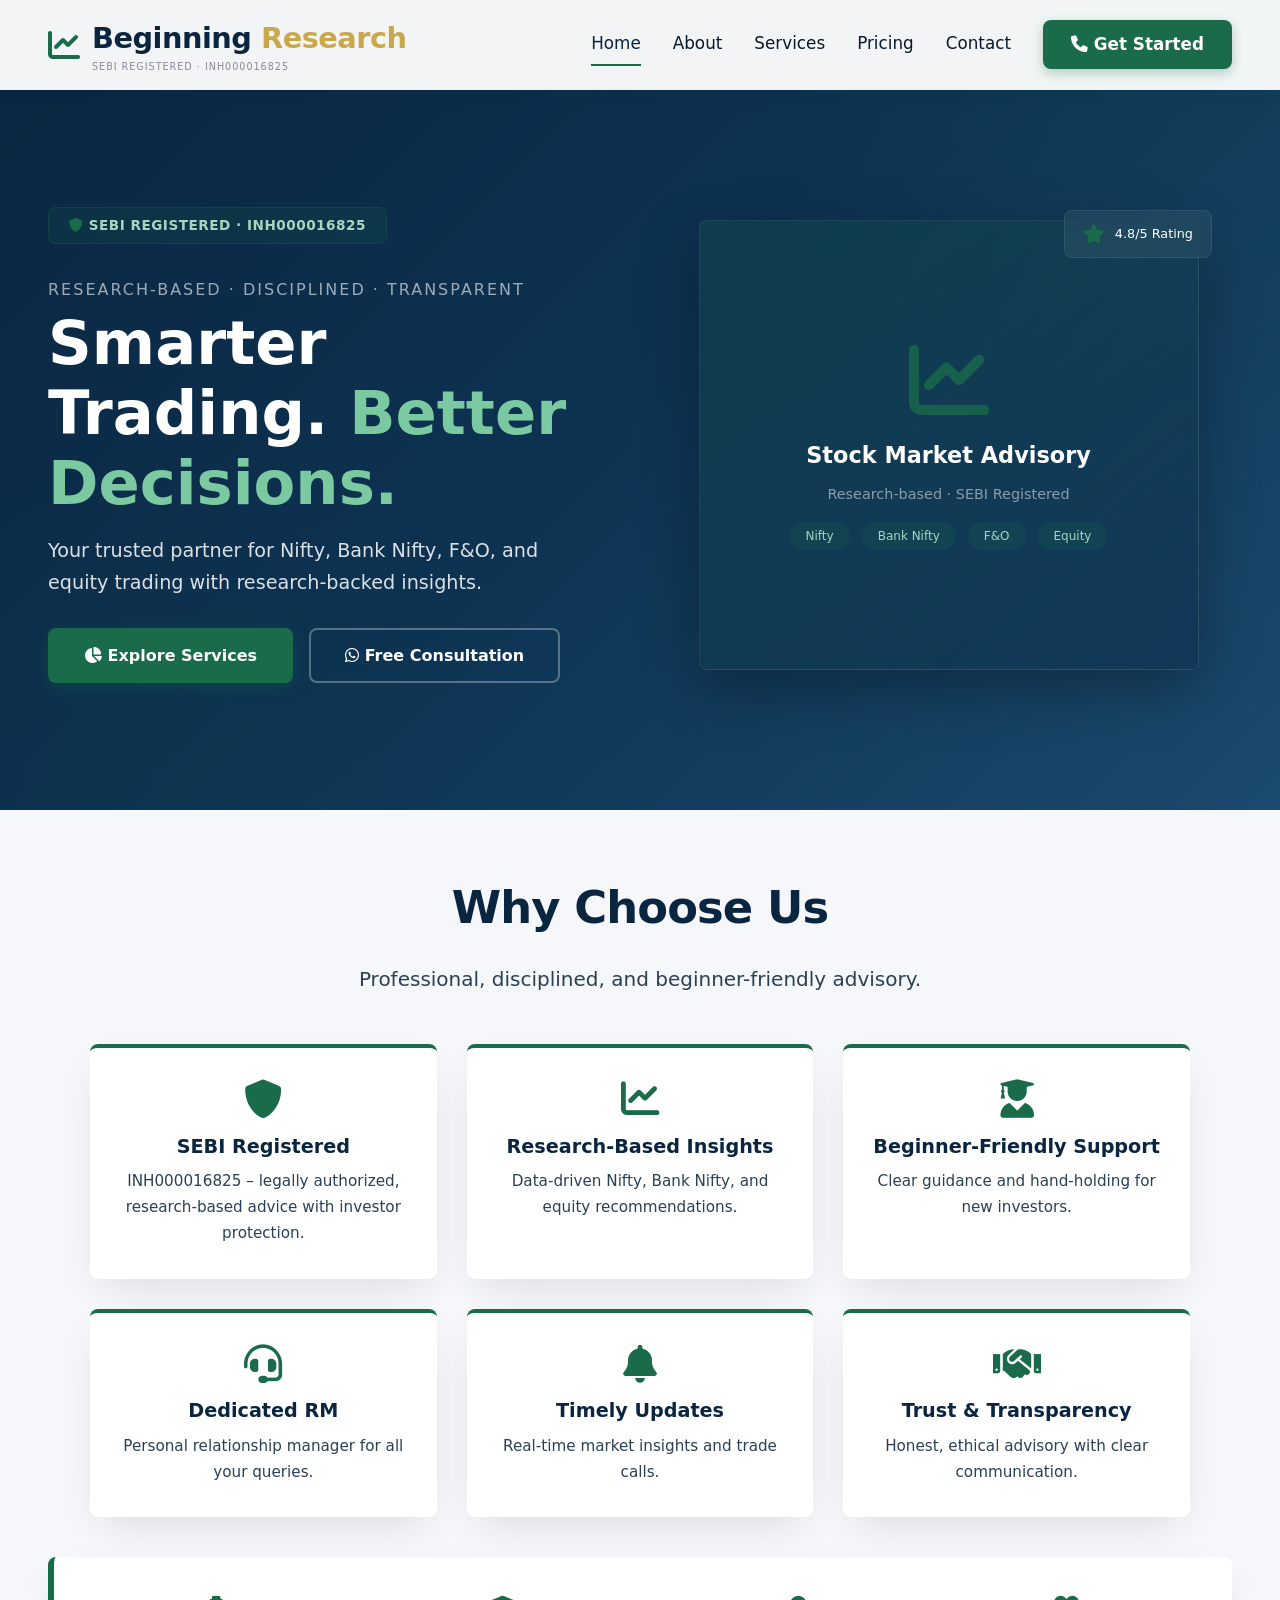
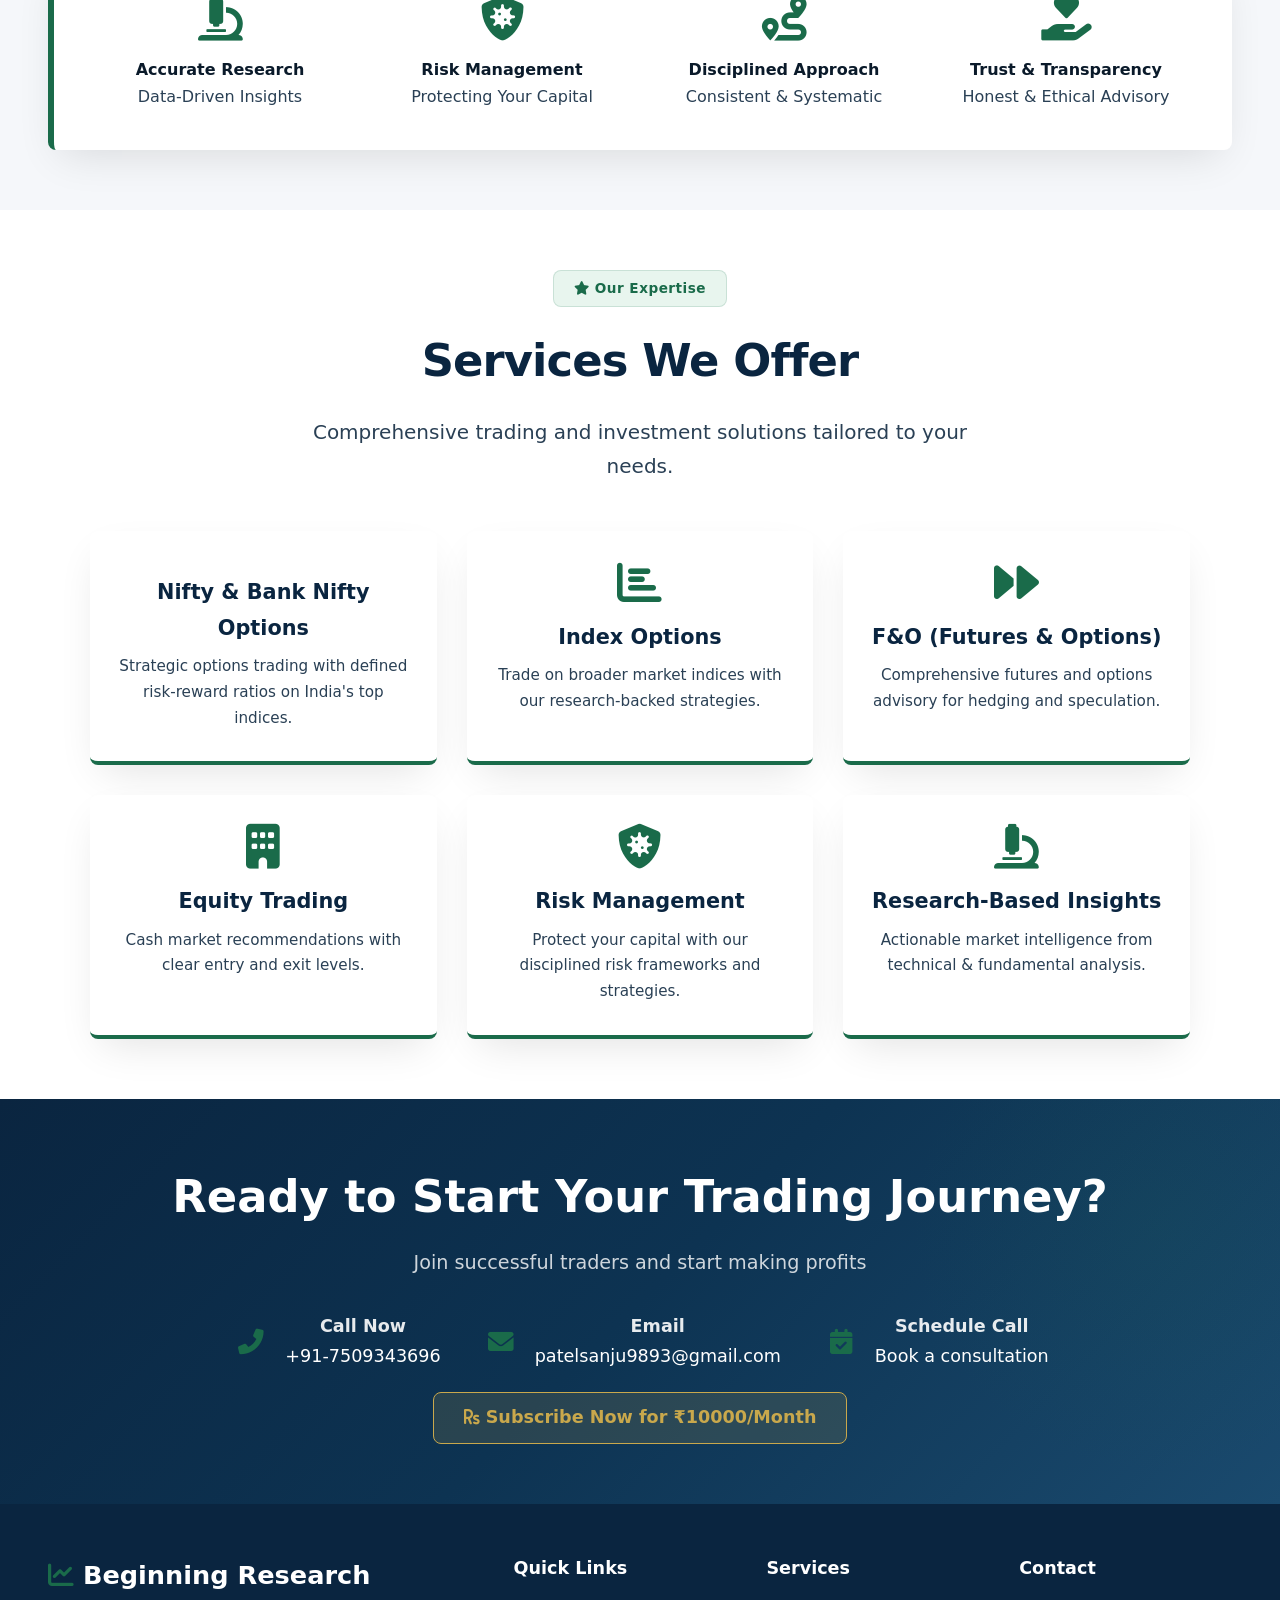
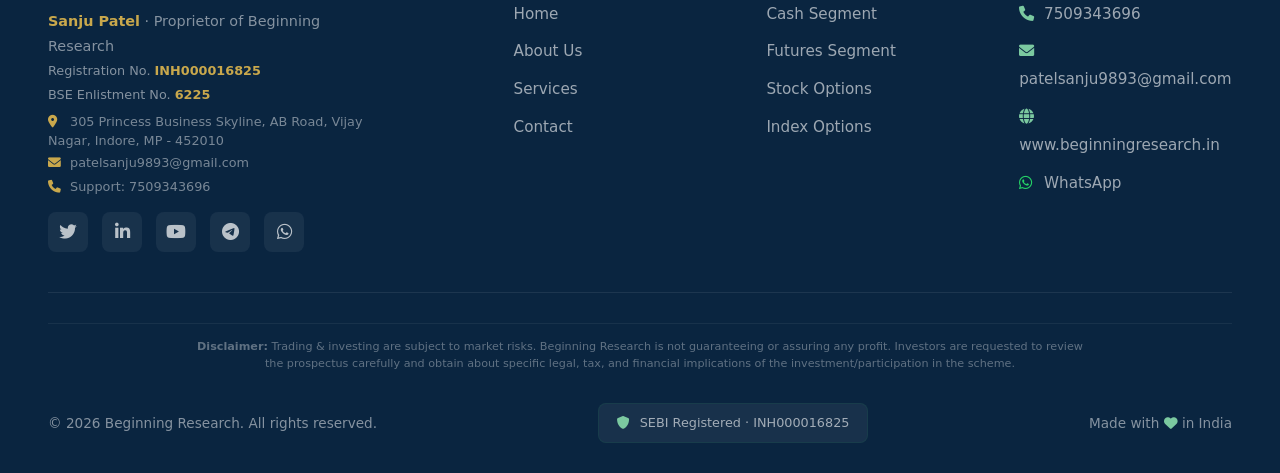
==== commit 08c41d1a: "Add disclaimer section to footer" ====
--- a/index.html
+++ b/index.html
@@ -1632,6 +1632,14 @@
           </ul>
         </div>
       </div>
+      
+      <!-- ✅ DISCLAIMER - YAHAN SAHI JAGAH LAGAYA (Footer ke ANDAR) -->
+      <div style="padding: 14px 0; border-top: 1px solid rgba(255,255,255,0.06); margin-bottom: 16px;">
+        <p style="color: rgba(255,255,255,0.35); font-size: 0.7rem; text-align: center; line-height: 1.6; max-width: 900px; margin: 0 auto;">
+          <strong>Disclaimer:</strong> Trading & investing are subject to market risks. Beginning Research is not guaranteeing or assuring any profit. Investors are requested to review the prospectus carefully and obtain about specific legal, tax, and financial implications of the investment/participation in the scheme.
+        </p>
+      </div>
+      
       <div class="footer-bottom">
         <span>© 2026 Beginning Research. All rights reserved.</span>
         <span class="sebi-badge"><i class="fas fa-shield-alt" aria-hidden="true"></i> SEBI Registered · INH000016825</span>
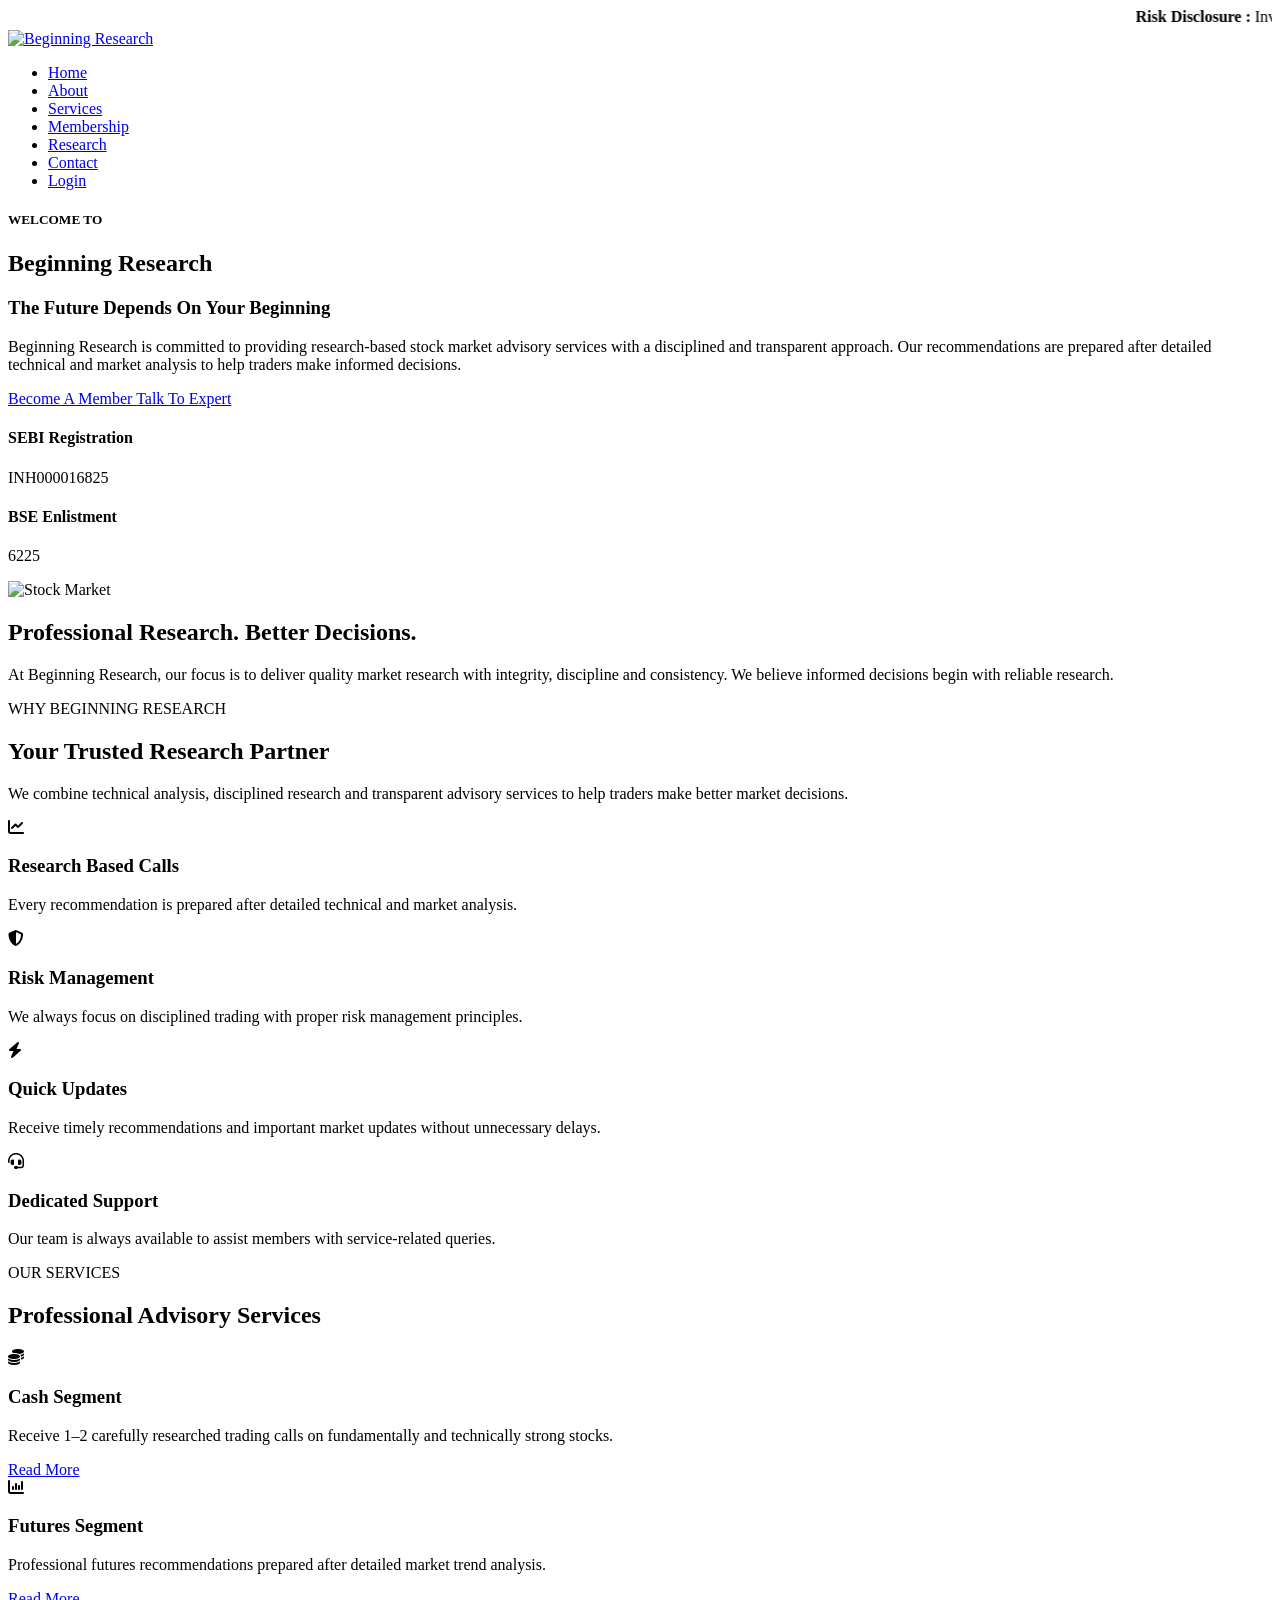
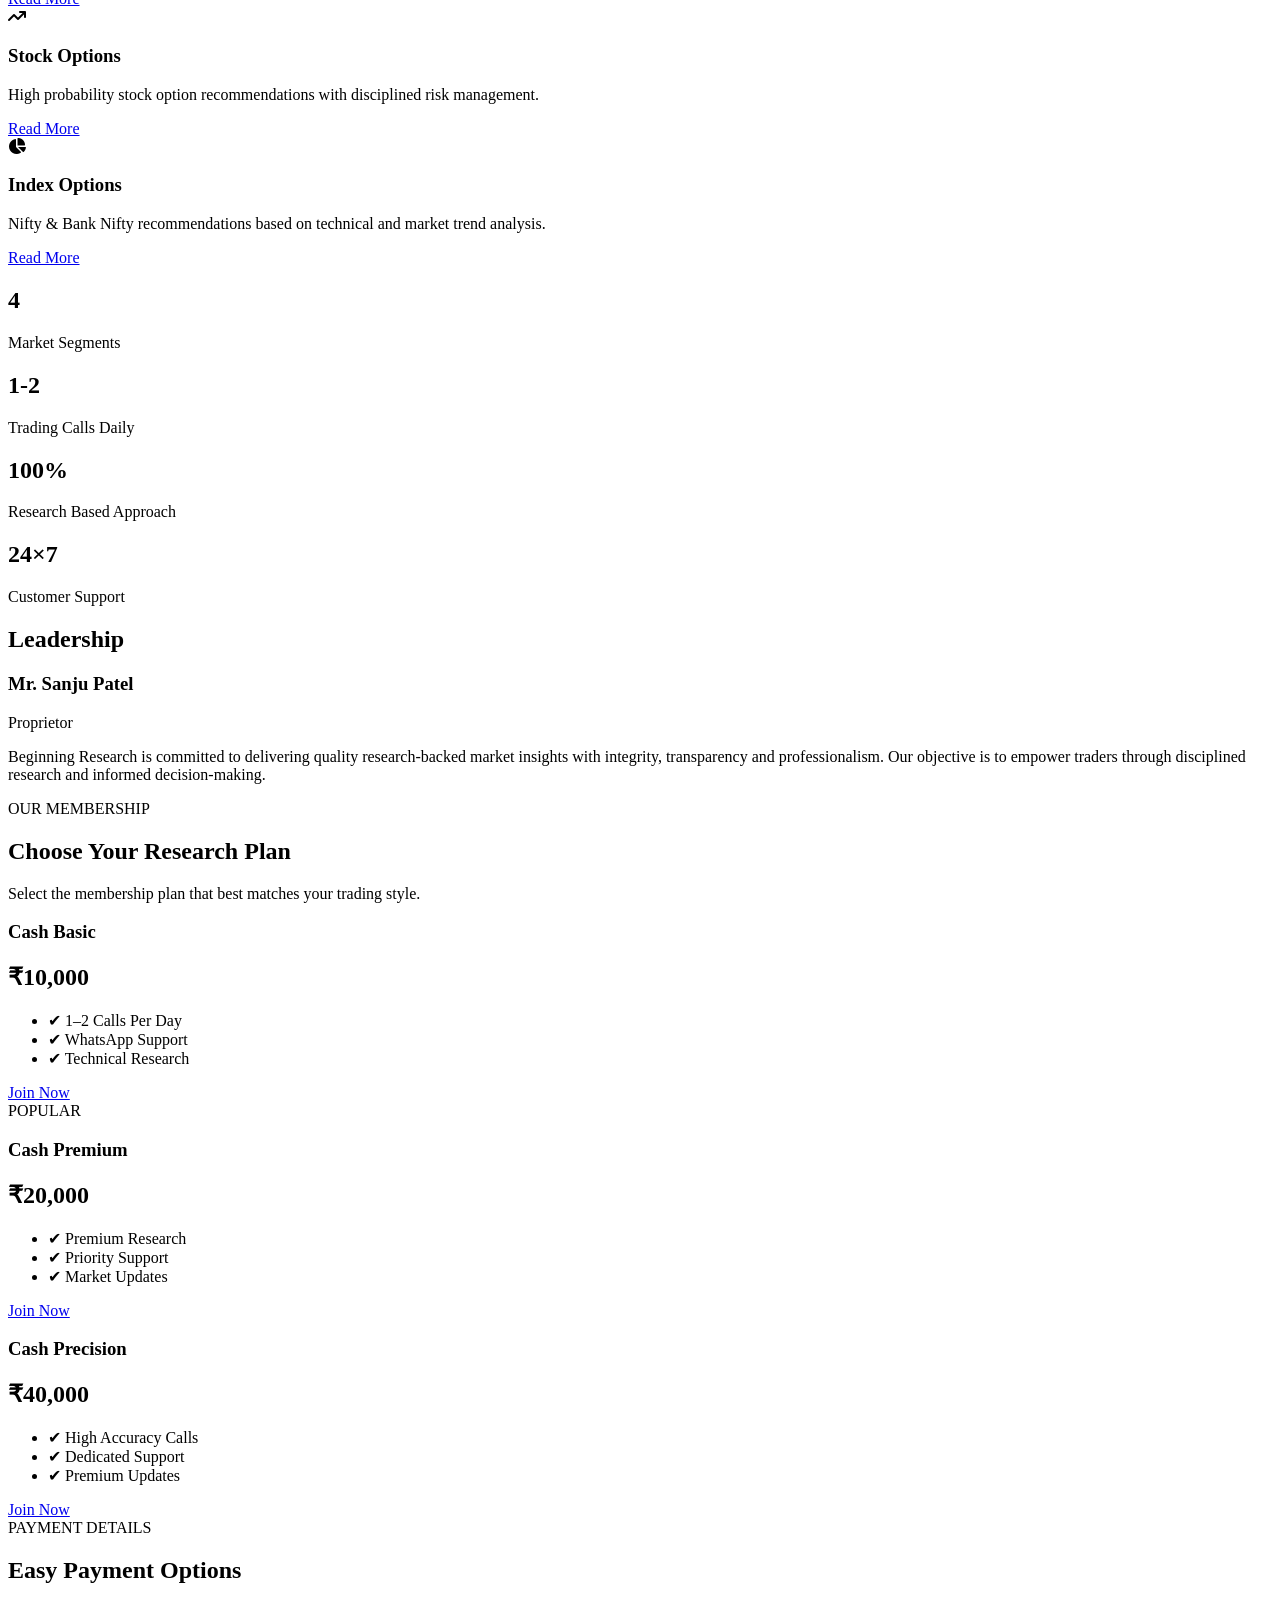
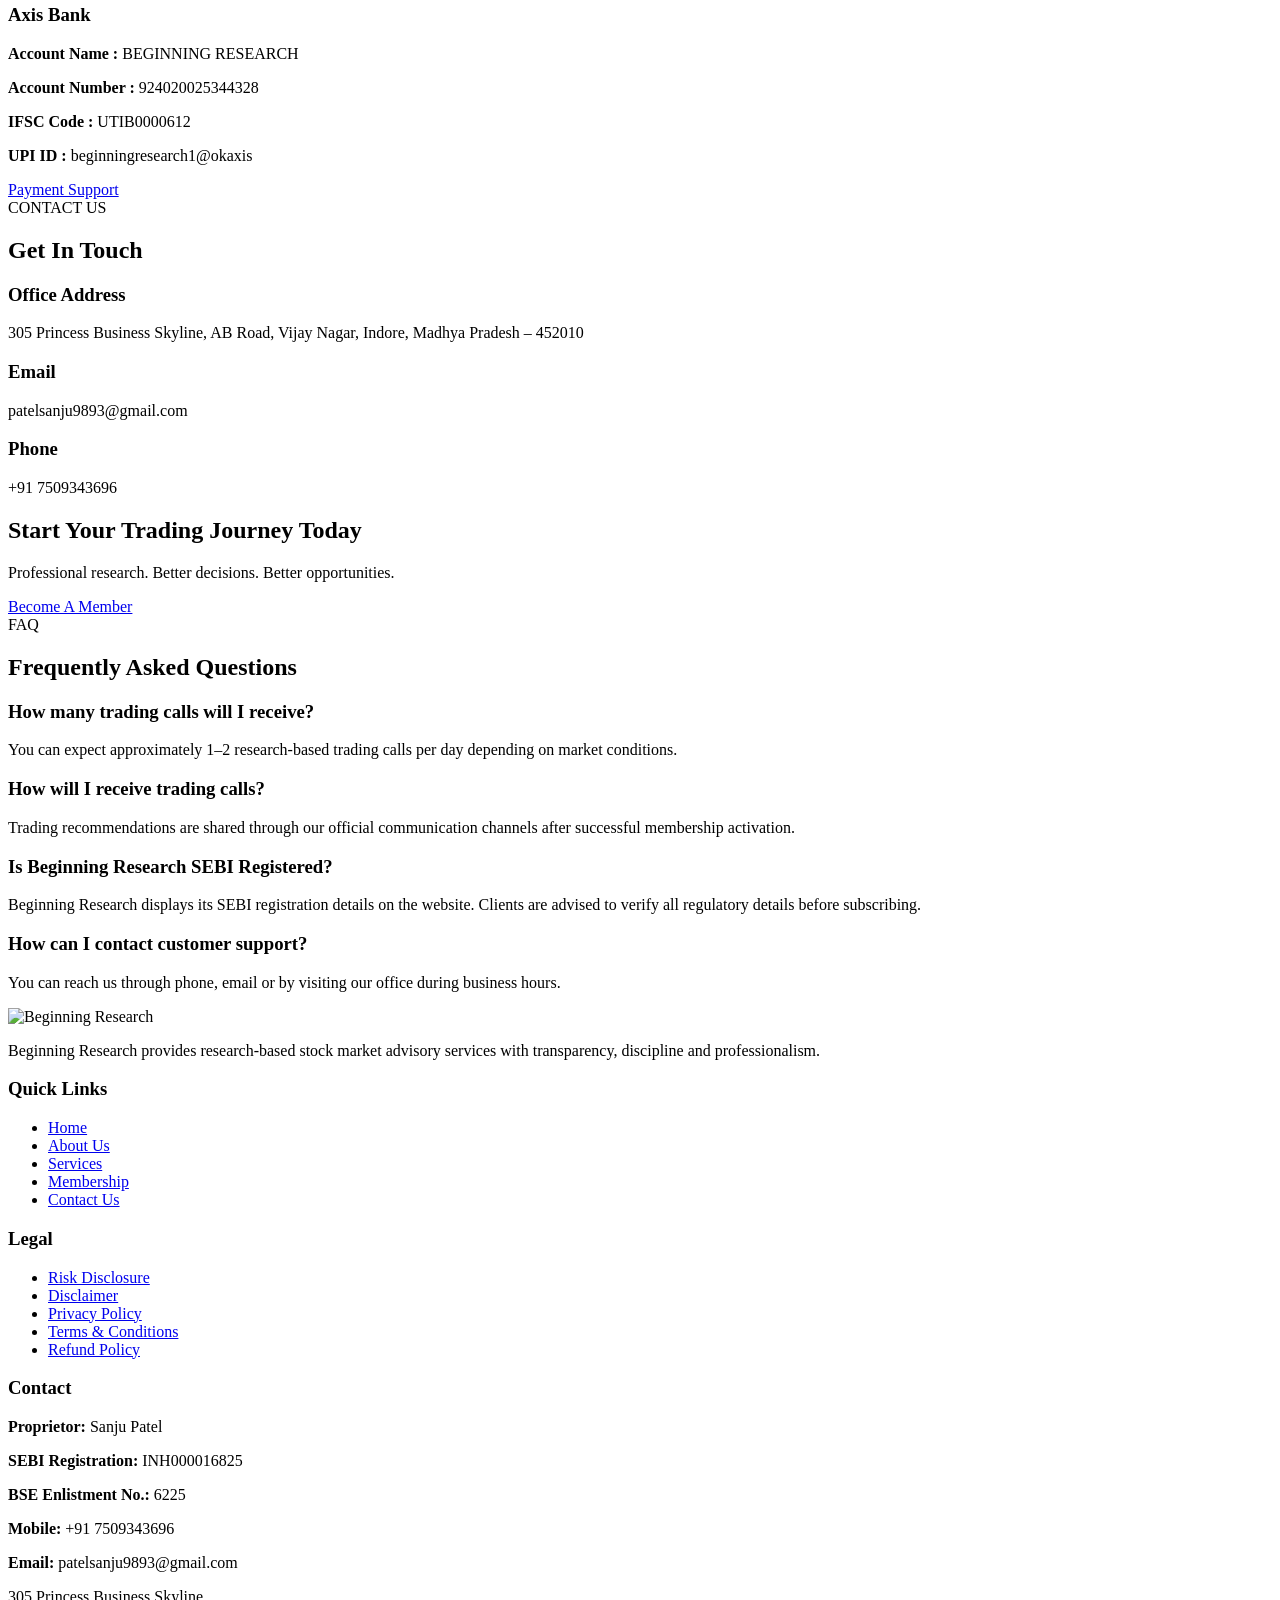
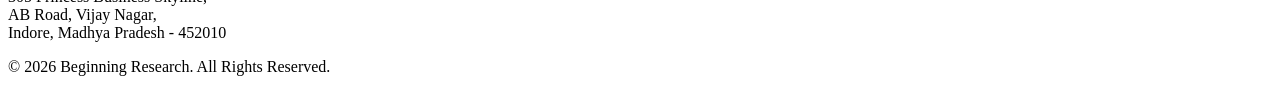
==== commit 6946d556: "Update index.html" ====
--- a/index.html
+++ b/index.html
@@ -1,1732 +1,774 @@
 <!DOCTYPE html>
 <html lang="en">
+
 <head>
-  <!-- ========== SEO & META TAGS ========== -->
-  <meta charset="UTF-8" />
-  <meta name="viewport" content="width=device-width, initial-scale=1.0" />
-  
-  <!-- Primary Meta Tags -->
-  <title>Beginning Research | SEBI Registered Investment Advisor</title>
-  <meta name="title" content="Beginning Research - SEBI Registered Investment Advisor" />
-  <meta name="description" content="SEBI Registered (INH000016825) Investment Advisory for Nifty, Bank Nifty, F&O and Equity Trading. Research-Based, Disciplined and Transparent Advisory." />
-  <meta name="keywords" content="investment advisory, SEBI registered, stock market advisory, Nifty options, Bank Nifty options, F&O trading, equity trading, risk management, research-based advisory, beginning research" />
-  <meta name="robots" content="index, follow" />
-  <meta name="language" content="English" />
-  <meta name="revisit-after" content="7 days" />
-  <meta name="author" content="Beginning Research" />
-
-  <!-- Favicon -->
-  <link rel="icon" type="image/png" sizes="32x32" href="data:image/svg+xml,<svg xmlns='http://www.w3.org/2000/svg' viewBox='0 0 100 100'><text y='.9em' font-size='90'>📈</text></svg>" />
-  <link rel="icon" type="image/png" sizes="16x16" href="data:image/svg+xml,<svg xmlns='http://www.w3.org/2000/svg' viewBox='0 0 100 100'><text y='.9em' font-size='90'>📈</text></svg>" />
-  <link rel="apple-touch-icon" href="data:image/svg+xml,<svg xmlns='http://www.w3.org/2000/svg' viewBox='0 0 100 100'><text y='.9em' font-size='90'>📈</text></svg>" />
-
-  <!-- Open Graph / Facebook -->
-  <meta property="og:type" content="website" />
-  <meta property="og:url" content="https://www.beginningresearch.in/" />
-  <meta property="og:title" content="Beginning Research · SEBI Registered Investment Advisory India" />
-  <meta property="og:description" content="SEBI Registered (INH000016825) investment advisory for Nifty, Bank Nifty, F&O, and Equity trading. Research-based, disciplined, and transparent advisory." />
-  <meta property="og:image" content="https://www.beginningresearch.in/og-image.jpg" />
-
-  <!-- Twitter -->
-  <meta property="twitter:card" content="summary_large_image" />
-  <meta property="twitter:url" content="https://www.beginningresearch.in/" />
-  <meta property="twitter:title" content="Beginning Research · SEBI Registered Investment Advisory India" />
-  <meta property="twitter:description" content="SEBI Registered (INH000016825) investment advisory for Nifty, Bank Nifty, F&O, and Equity trading. Research-based, disciplined, and transparent advisory." />
-  <meta property="twitter:image" content="https://www.beginningresearch.in/og-image.jpg" />
-
-  <!-- Canonical URL -->
-  <link rel="canonical" href="https://www.beginningresearch.in/" />
-
-  <!-- Schema.org Structured Data -->
-  <script type="application/ld+json">
-    {
-      "@context": "https://schema.org",
-      "@type": "FinancialService",
-      "name": "Beginning Research",
-      "description": "SEBI Registered investment advisory firm providing research-based trading and investment solutions for Nifty, Bank Nifty, F&O, and Equity markets.",
-      "url": "https://www.beginningresearch.in/",
-      "telephone": "+91-7509343696",
-      "email": "patelsanju9893@gmail.com",
-      "address": {
-        "@type": "PostalAddress",
-        "addressLocality": "Indore",
-        "addressCountry": "India"
-      },
-      "priceRange": "₹10000/month",
-      "openingHours": "Mon-Fri 09:00-18:00",
-      "foundingDate": "2016"
-    }
-  </script>
-
-  <!-- Font Awesome -->
-  <link rel="stylesheet" href="https://cdnjs.cloudflare.com/ajax/libs/font-awesome/6.0.0-beta3/css/all.min.css" />
-
-  <style>
-    * {
-      margin: 0;
-      padding: 0;
-      box-sizing: border-box;
-      font-family: 'Inter', 'Segoe UI', Roboto, system-ui, sans-serif;
-    }
-
-    :root {
-      --primary: #0a2540;
-      --primary-light: #1a3b5c;
-      --secondary: #1a6b4a;
-      --secondary-light: #2a8b5a;
-      --accent: #1a6b4a;
-      --accent-light: #e8f5ee;
-      --bg-light: #f5f7fa;
-      --text-dark: #0a1a2a;
-      --text-muted: #2a4055;
-      --white: #ffffff;
-      --shadow: 0 16px 40px -12px rgba(0, 0, 0, 0.12);
-      --radius: 8px;
-      --transition: 0.3s ease;
-      
-      /* Gold Colors */
-      --accent-gold: #c9a84c;
-      --accent-gold-dark: #b8973a;
-    }
-
-    body {
-      background: var(--bg-light);
-      color: var(--text-dark);
-      line-height: 1.7;
-      scroll-behavior: smooth;
-    }
-
-    .container {
-      max-width: 1240px;
-      margin: 0 auto;
-      padding: 0 28px;
-    }
-
-    /* ============================================================ */
-    /* ========== HEADER / NAVIGATION ========== */
-    /* ============================================================ */
-    .navbar {
-      background: rgba(255, 255, 255, 0.95);
-      backdrop-filter: blur(8px);
-      box-shadow: 0 2px 20px rgba(0, 0, 0, 0.04);
-      position: fixed;
-      top: 0;
-      left: 0;
-      right: 0;
-      z-index: 1000;
-      padding: 14px 0;
-      border-bottom: 1px solid rgba(0, 0, 0, 0.02);
-      transition: var(--transition);
-    }
-
-    .navbar.scrolled {
-      background: rgba(255, 255, 255, 0.98);
-      box-shadow: 0 4px 30px rgba(0, 0, 0, 0.12);
-    }
-
-    .nav-flex {
-      display: flex;
-      align-items: center;
-      justify-content: space-between;
-      flex-wrap: wrap;
-      gap: 16px;
-    }
-
-    .logo {
-      display: flex;
-      align-items: center;
-      gap: 12px;
-      text-decoration: none;
-      color: var(--primary);
-    }
-
-    .logo i {
-      font-size: 2rem;
-      color: var(--secondary);
-    }
-
-    .logo-text {
-      font-size: 1.8rem;
-      font-weight: 700;
-      letter-spacing: -0.5px;
-      color: var(--primary);
-    }
-
-    .logo-text span {
-      color: var(--accent-gold);
-    }
-
-    .logo-sub {
-      display: block;
-      font-size: 0.6rem;
-      color: #8a8a9a;
-      letter-spacing: 1px;
-      text-transform: uppercase;
-      margin-top: -4px;
-    }
-
-    .nav-links {
-      display: flex;
-      gap: 32px;
-      font-weight: 500;
-      font-size: 1.05rem;
-      align-items: center;
-      flex-wrap: wrap;
-    }
-
-    .nav-links a {
-      padding: 6px 0;
-      border-bottom: 2px solid transparent;
-      transition: var(--transition);
-      color: var(--text-dark);
-      text-decoration: none;
-    }
-
-    .nav-links a:hover,
-    .nav-links a.active {
-      border-bottom-color: var(--secondary);
-      color: var(--primary);
-    }
-
-    .nav-cta {
-      background: var(--secondary);
-      color: var(--white) !important;
-      padding: 10px 28px !important;
-      border-radius: var(--radius);
-      border-bottom: none !important;
-      font-weight: 600;
-      transition: var(--transition);
-      box-shadow: 0 4px 12px rgba(26, 107, 74, 0.3);
-    }
-
-    .nav-cta:hover {
-      background: var(--secondary-light);
-      transform: translateY(-2px);
-      box-shadow: 0 8px 20px rgba(26, 107, 74, 0.35);
-    }
-
-    /* ===== Mobile Menu Toggle ===== */
-    .menu-toggle {
-      display: none;
-      flex-direction: column;
-      gap: 5px;
-      cursor: pointer;
-      padding: 8px;
-      background: none;
-      border: none;
-    }
-
-    .menu-toggle span {
-      width: 28px;
-      height: 2.5px;
-      background: var(--primary);
-      border-radius: 4px;
-      transition: var(--transition);
-    }
-
-    .menu-toggle.active span:nth-child(1) {
-      transform: rotate(45deg) translate(5px, 5px);
-    }
-    .menu-toggle.active span:nth-child(2) {
-      opacity: 0;
-    }
-    .menu-toggle.active span:nth-child(3) {
-      transform: rotate(-45deg) translate(5px, -5px);
-    }
-
-    /* pages */
-    .page {
-      display: none;
-      animation: fadeUp 0.35s ease;
-      padding: 50px 0 70px;
-    }
-
-    .page.active {
-      display: block;
-    }
-
-    @keyframes fadeUp {
-      0% { opacity: 0.3; transform: translateY(12px); }
-      100% { opacity: 1; transform: translateY(0); }
-    }
-
-    .section-title {
-      font-size: 2.8rem;
-      font-weight: 700;
-      margin-bottom: 16px;
-      color: var(--primary);
-      letter-spacing: -0.02em;
-      text-align: center;
-    }
-
-    .section-sub {
-      font-size: 1.25rem;
-      color: var(--text-muted);
-      max-width: 720px;
-      margin: 0 auto 48px;
-      text-align: center;
-    }
-
-    .badge {
-      display: inline-block;
-      background: var(--accent-light);
-      color: var(--secondary);
-      font-weight: 600;
-      padding: 6px 20px;
-      border-radius: var(--radius);
-      font-size: 0.85rem;
-      letter-spacing: 0.5px;
-      margin-bottom: 16px;
-      border: 1px solid rgba(26, 107, 74, 0.15);
-    }
-
-    .badge i {
-      color: var(--secondary);
-    }
-
-    /* ===== 3-COLUMN GRID (Standard) ===== */
-    .grid-3 {
-      display: grid;
-      grid-template-columns: repeat(3, 1fr);
-      gap: 30px;
-      max-width: 1100px;
-      margin: 0 auto;
-    }
-
-    /* ===== 2-COLUMN GRID ===== */
-    .grid-2 {
-      display: grid;
-      grid-template-columns: 1fr 1fr;
-      gap: 50px;
-      align-items: center;
-    }
-
-    /* ===== 4-COLUMN GRID ===== */
-    .grid-4 {
-      display: grid;
-      grid-template-columns: repeat(4, 1fr);
-      gap: 30px;
-      max-width: 1100px;
-      margin: 0 auto;
-    }
-
-    /* cards */
-    .card {
-      background: var(--white);
-      border-radius: var(--radius);
-      padding: 32px 26px;
-      box-shadow: var(--shadow);
-      transition: var(--transition);
-      border: 1px solid rgba(0, 0, 0, 0.02);
-      text-align: center;
-    }
-
-    .card:hover {
-      transform: translateY(-8px);
-      box-shadow: 0 30px 50px -16px rgba(0, 0, 0, 0.15);
-    }
-
-    .card i {
-      font-size: 2.6rem;
-      color: var(--secondary);
-      margin-bottom: 16px;
-    }
-
-    .card h3 {
-      font-size: 1.5rem;
-      margin-bottom: 10px;
-      color: var(--primary);
-    }
-
-    .card p {
-      color: var(--text-muted);
-      font-size: 0.95rem;
-    }
-
-    /* ===== HERO SECTION ===== */
-    .hero-section {
-      min-height: 90vh;
-      min-height: 90dvh;
-      width: 100%;
-      display: flex;
-      align-items: center;
-      background: linear-gradient(135deg, var(--primary) 0%, #0d3352 50%, #1a4a6e 100%);
-      position: relative;
-      overflow: hidden;
-      padding-top: 80px;
-    }
-
-    .hero-section::before {
-      content: '';
-      position: absolute;
-      top: -50%;
-      right: -20%;
-      width: 800px;
-      height: 800px;
-      background: radial-gradient(circle, rgba(26, 107, 74, 0.08) 0%, transparent 70%);
-      border-radius: 50%;
-    }
-
-    .hero-section::after {
-      content: '';
-      position: absolute;
-      bottom: -30%;
-      left: -10%;
-      width: 600px;
-      height: 600px;
-      background: radial-gradient(circle, rgba(26, 107, 74, 0.05) 0%, transparent 70%);
-      border-radius: 50%;
-    }
-
-    .hero-wrapper {
-      display: grid;
-      grid-template-columns: 1fr 1fr;
-      gap: 50px;
-      align-items: center;
-      position: relative;
-      z-index: 2;
-      width: 100%;
-    }
-
-    .hero-content {
-      padding: 20px 0;
-    }
-
-    .hero-content .badge {
-      background: rgba(26, 107, 74, 0.15);
-      border-color: rgba(26, 107, 74, 0.3);
-      color: #a8d5c0;
-    }
-
-    .hero-content .hero-sub {
-      font-size: 1rem;
-      color: rgba(255, 255, 255, 0.6);
-      letter-spacing: 2px;
-      text-transform: uppercase;
-      margin-bottom: 6px;
-    }
-
-    .hero-content h1 {
-      font-size: 3.8rem;
-      font-weight: 800;
-      line-height: 1.15;
-      color: var(--white);
-    }
-
-    .hero-content h1 span {
-      color: #7bc9a0;
-    }
-
-    .hero-content p {
-      font-size: 1.2rem;
-      max-width: 550px;
-      color: rgba(255, 255, 255, 0.85);
-      margin: 16px 0 28px;
-    }
-
-    /* Hero Image */
-    .hero-image {
-      display: flex;
-      justify-content: center;
-      align-items: center;
-      position: relative;
-    }
-
-    .hero-image .image-placeholder {
-      width: 100%;
-      max-width: 500px;
-      aspect-ratio: 1/0.9;
-      background: linear-gradient(145deg, rgba(26, 107, 74, 0.2), rgba(10, 37, 64, 0.4));
-      border-radius: var(--radius);
-      border: 1px solid rgba(255, 255, 255, 0.08);
-      display: flex;
-      flex-direction: column;
-      align-items: center;
-      justify-content: center;
-      text-align: center;
-      padding: 30px;
-      backdrop-filter: blur(4px);
-      box-shadow: 0 20px 60px rgba(0, 0, 0, 0.3);
-    }
-
-    .hero-image .image-placeholder i {
-      font-size: 5rem;
-      color: var(--secondary);
-      margin-bottom: 16px;
-      opacity: 0.8;
-    }
-
-    .hero-image .image-placeholder h3 {
-      color: var(--white);
-      font-size: 1.4rem;
-      margin-bottom: 8px;
-    }
-
-    .hero-image .image-placeholder p {
-      color: rgba(255, 255, 255, 0.5);
-      font-size: 0.9rem;
-    }
-
-    .hero-image .floating-badge {
-      position: absolute;
-      background: rgba(255, 255, 255, 0.06);
-      backdrop-filter: blur(8px);
-      border: 1px solid rgba(255, 255, 255, 0.08);
-      padding: 12px 18px;
-      border-radius: var(--radius);
-      color: var(--white);
-      font-size: 0.8rem;
-      display: flex;
-      align-items: center;
-      gap: 10px;
-    }
-
-    .hero-image .floating-badge.top-right {
-      top: -10px;
-      right: 20px;
-    }
-
-    .hero-image .floating-badge.bottom-left {
-      bottom: 20px;
-      left: -10px;
-    }
-
-    .hero-image .floating-badge i {
-      font-size: 1.2rem;
-      color: var(--secondary);
-    }
-
-    /* ===== BUTTONS ===== */
-    .btn {
-      display: inline-block;
-      padding: 14px 36px;
-      font-weight: 600;
-      font-size: 1rem;
-      border-radius: var(--radius);
-      transition: all 0.3s ease;
-      border: none;
-      cursor: pointer;
-      text-decoration: none;
-      box-shadow: 0 4px 12px rgba(0, 0, 0, 0.08);
-    }
-
-    .btn-primary {
-      background: var(--secondary);
-      color: var(--white);
-      box-shadow: 0 4px 16px rgba(26, 107, 74, 0.3);
-    }
-
-    .btn-primary:hover {
-      background: var(--secondary-light);
-      transform: translateY(-3px);
-      box-shadow: 0 8px 28px rgba(26, 107, 74, 0.4);
-    }
-
-    .btn-outline {
-      background: transparent;
-      color: var(--white);
-      box-shadow: inset 0 0 0 2px rgba(255, 255, 255, 0.3);
-    }
-
-    .btn-outline:hover {
-      background: rgba(255, 255, 255, 0.08);
-      transform: translateY(-3px);
-      box-shadow: inset 0 0 0 2px var(--secondary), 0 8px 28px rgba(0, 0, 0, 0.15);
-    }
-
-    .btn-white {
-      background: var(--white);
-      color: var(--primary);
-      box-shadow: 0 4px 16px rgba(0, 0, 0, 0.1);
-    }
-
-    .btn-white:hover {
-      background: #f5f7fa;
-      transform: translateY(-3px);
-      box-shadow: 0 8px 28px rgba(0, 0, 0, 0.15);
-    }
-
-    .btn-gold {
-      background: var(--accent-gold);
-      color: var(--primary);
-      box-shadow: 0 4px 16px rgba(201, 168, 76, 0.35);
-    }
-
-    .btn-gold:hover {
-      background: var(--accent-gold-dark);
-      transform: translateY(-3px);
-      box-shadow: 0 8px 28px rgba(201, 168, 76, 0.45);
-    }
-
-    .btn-group {
-      display: flex;
-      flex-wrap: wrap;
-      gap: 16px;
-    }
-
-    /* ===== STATS BAR ===== */
-    .stats-section {
-      background: var(--white);
-      padding: 50px 0;
-      box-shadow: 0 -4px 30px rgba(0, 0, 0, 0.04);
-    }
-
-    .stats-grid {
-      display: grid;
-      grid-template-columns: repeat(3, 1fr);
-      gap: 30px;
-      max-width: 900px;
-      margin: 0 auto;
-    }
-
-    .stats-grid .stat-item {
-      text-align: center;
-      padding: 20px;
-      border-right: 1px solid rgba(0, 0, 0, 0.06);
-    }
-
-    .stats-grid .stat-item:last-child {
-      border-right: none;
-    }
-
-    .stats-grid .stat-number {
-      font-size: 3rem;
-      font-weight: 800;
-      color: var(--primary);
-      display: block;
-      line-height: 1.2;
-    }
-
-    .stats-grid .stat-number .plus {
-      color: var(--secondary);
-      font-size: 2.2rem;
-    }
-
-    .stats-grid .stat-label {
-      font-size: 1rem;
-      color: var(--text-muted);
-      font-weight: 500;
-      margin-top: 4px;
-    }
-
-    .stats-grid .stat-label i {
-      color: var(--secondary);
-      margin-right: 6px;
-    }
-
-    /* ===== WHY CHOOSE US ===== */
-    .why-item {
-      background: var(--white);
-      padding: 32px 24px;
-      border-radius: var(--radius);
-      box-shadow: var(--shadow);
-      text-align: center;
-      transition: var(--transition);
-      border-top: 4px solid var(--secondary);
-    }
-
-    .why-item:hover {
-      transform: translateY(-6px);
-      box-shadow: 0 20px 40px -12px rgba(0, 0, 0, 0.15);
-    }
-
-    .why-item i {
-      font-size: 2.4rem;
-      color: var(--secondary);
-      margin-bottom: 12px;
-    }
-
-    .why-item h4 {
-      font-size: 1.2rem;
-      color: var(--primary);
-      margin-bottom: 6px;
-    }
-
-    .why-item p {
-      color: var(--text-muted);
-      font-size: 0.95rem;
-    }
-
-    /* ===== SERVICES WE OFFER ===== */
-    .service-offer-item {
-      background: var(--white);
-      padding: 30px 24px;
-      border-radius: var(--radius);
-      box-shadow: var(--shadow);
-      text-align: center;
-      transition: var(--transition);
-      border-bottom: 4px solid var(--secondary);
-    }
-
-    .service-offer-item:hover {
-      transform: translateY(-6px);
-      box-shadow: 0 20px 40px -12px rgba(0, 0, 0, 0.15);
-    }
-
-    .service-offer-item i {
-      font-size: 2.8rem;
-      color: var(--secondary);
-      margin-bottom: 14px;
-      display: block;
-    }
-
-    .service-offer-item h4 {
-      font-size: 1.3rem;
-      color: var(--primary);
-      margin-bottom: 8px;
-    }
-
-    .service-offer-item p {
-      color: var(--text-muted);
-      font-size: 0.95rem;
-    }
-
-    /* ===== CLIENT SUCCESS STORIES ===== */
-    .testimonial-card {
-      background: var(--white);
-      padding: 32px 28px;
-      border-radius: var(--radius);
-      box-shadow: var(--shadow);
-      text-align: center;
-      transition: var(--transition);
-      border: 1px solid rgba(0, 0, 0, 0.03);
-    }
-
-    .testimonial-card:hover {
-      transform: translateY(-6px);
-      box-shadow: 0 20px 40px -12px rgba(0, 0, 0, 0.15);
-    }
-
-    .testimonial-card .stars {
-      color: #f5a623;
-      font-size: 1.2rem;
-      letter-spacing: 2px;
-      margin-bottom: 8px;
-    }
-
-    .testimonial-card .profit {
-      font-size: 2rem;
-      font-weight: 700;
-      color: var(--secondary);
-      margin-bottom: 12px;
-    }
-
-    .testimonial-card .testimonial-text {
-      color: var(--text-muted);
-      font-size: 0.95rem;
-      line-height: 1.6;
-      margin-bottom: 16px;
-      font-style: italic;
-    }
-
-    .testimonial-card .client-name {
-      font-weight: 700;
-      color: var(--primary);
-      font-size: 1.05rem;
-    }
-
-    .testimonial-card .client-title {
-      color: var(--text-muted);
-      font-size: 0.85rem;
-    }
-
-    /* ===== CTA SECTION ===== */
-    .cta-section {
-      background: linear-gradient(135deg, var(--primary) 0%, #0d3352 50%, #1a4a6e 100%);
-      padding: 60px 0;
-      text-align: center;
-      position: relative;
-      overflow: hidden;
-    }
-
-    .cta-section::before {
-      content: '';
-      position: absolute;
-      top: -30%;
-      right: -10%;
-      width: 500px;
-      height: 500px;
-      background: radial-gradient(circle, rgba(26, 107, 74, 0.1) 0%, transparent 70%);
-      border-radius: 50%;
-    }
-
-    .cta-section .container {
-      position: relative;
-      z-index: 2;
-    }
-
-    .cta-section h2 {
-      font-size: 2.8rem;
-      font-weight: 700;
-      color: var(--white);
-      margin-bottom: 12px;
-    }
-
-    .cta-section p {
-      font-size: 1.2rem;
-      color: rgba(255, 255, 255, 0.8);
-      max-width: 600px;
-      margin: 0 auto 32px;
-    }
-
-    .cta-grid {
-      display: flex;
-      flex-wrap: wrap;
-      justify-content: center;
-      gap: 24px 40px;
-      margin-top: 20px;
-    }
-
-    .cta-item {
-      display: flex;
-      align-items: center;
-      gap: 14px;
-      color: rgba(255, 255, 255, 0.9);
-      font-size: 1.1rem;
-    }
-
-    .cta-item i {
-      font-size: 1.6rem;
-      color: var(--secondary);
-      width: 40px;
-      text-align: center;
-    }
-
-    .cta-item a {
-      color: var(--white);
-      text-decoration: none;
-      transition: var(--transition);
-    }
-
-    .cta-item a:hover {
-      color: #7bc9a0;
-    }
-
-    .subscribe-badge {
-      display: inline-block;
-      background: rgba(201, 168, 76, 0.15);
-      border: 1px solid var(--accent-gold);
-      color: var(--accent-gold);
-      padding: 10px 30px;
-      border-radius: var(--radius);
-      font-weight: 600;
-      font-size: 1.1rem;
-      margin-top: 20px;
-    }
-
-    /* ===== ABOUT PAGE ===== */
-    .about-feature {
-      display: flex;
-      gap: 16px;
-      margin-top: 24px;
-      align-items: center;
-    }
-
-    .about-feature i {
-      font-size: 1.8rem;
-      color: var(--secondary);
-      width: 48px;
-    }
-
-    .value-item {
-      background: var(--white);
-      padding: 24px 20px;
-      border-radius: var(--radius);
-      box-shadow: var(--shadow);
-      text-align: center;
-      border-top: 4px solid var(--secondary);
-      transition: var(--transition);
-    }
-
-    .value-item:hover {
-      transform: translateY(-4px);
-      box-shadow: 0 20px 40px -12px rgba(0, 0, 0, 0.15);
-    }
-
-    .value-item i {
-      font-size: 2rem;
-      color: var(--secondary);
-      margin-bottom: 10px;
-    }
-
-    .value-item h4 {
-      font-size: 1.2rem;
-      color: var(--primary);
-    }
-
-    /* ===== CONTACT PAGE ===== */
-    .contact-wrapper {
-      display: grid;
-      grid-template-columns: 1fr 1fr;
-      gap: 50px;
-    }
-
-    .contact-details {
-      background: var(--white);
-      padding: 36px;
-      border-radius: var(--radius);
-      box-shadow: var(--shadow);
-    }
-
-    .contact-item {
-      display: flex;
-      align-items: center;
-      gap: 18px;
-      margin-bottom: 24px;
-      font-size: 1.1rem;
-    }
-
-    .contact-item i {
-      width: 48px;
-      height: 48px;
-      background: var(--bg-light);
-      border-radius: var(--radius);
-      display: flex;
-      align-items: center;
-      justify-content: center;
-      color: var(--secondary);
-      font-size: 1.3rem;
-    }
-
-    .contact-form input,
-    .contact-form textarea {
-      width: 100%;
-      padding: 16px 20px;
-      border: 1px solid #dde3e9;
-      border-radius: var(--radius);
-      font-size: 1rem;
-      background: var(--white);
-      transition: var(--transition);
-      margin-bottom: 16px;
-    }
-
-    .contact-form textarea {
-      min-height: 140px;
-      resize: vertical;
-    }
-
-    .contact-form input:focus,
-    .contact-form textarea:focus {
-      outline: 2px solid var(--secondary);
-      border-color: transparent;
-    }
-
-    .section-center {
-      text-align: center;
-    }
-
-    /* ===== FOOTER ===== */
-    .footer {
-      background: var(--primary);
-      color: rgba(255, 255, 255, 0.85);
-      padding: 50px 0 30px;
-    }
-
-    .footer-grid {
-      display: grid;
-      grid-template-columns: 2fr 1fr 1fr 1fr;
-      gap: 40px;
-      padding-bottom: 40px;
-      border-bottom: 1px solid rgba(255, 255, 255, 0.08);
-      margin-bottom: 30px;
-    }
-
-    .footer-brand h3 {
-      font-size: 1.6rem;
-      color: var(--white);
-      margin-bottom: 12px;
-    }
-
-    .footer-brand h3 i {
-      color: var(--secondary);
-    }
-
-    .footer-brand p {
-      color: rgba(255, 255, 255, 0.6);
-      font-size: 0.95rem;
-      max-width: 300px;
-    }
-
-    .footer-brand .social-icons {
-      margin-top: 16px;
-      display: flex;
-      gap: 14px;
-    }
-
-    .footer-brand .social-icons a {
-      display: inline-flex;
-      align-items: center;
-      justify-content: center;
-      width: 40px;
-      height: 40px;
-      background: rgba(255, 255, 255, 0.06);
-      border-radius: var(--radius);
-      color: rgba(255, 255, 255, 0.7);
-      transition: var(--transition);
-      text-decoration: none;
-      font-size: 1.1rem;
-    }
-
-    .footer-brand .social-icons a:hover {
-      background: var(--secondary);
-      color: var(--white);
-      transform: translateY(-3px);
-    }
-
-    .footer-col h4 {
-      color: var(--white);
-      font-size: 1.1rem;
-      margin-bottom: 16px;
-      font-weight: 600;
-    }
-
-    .footer-col ul {
-      list-style: none;
-    }
-
-    .footer-col ul li {
-      margin-bottom: 10px;
-    }
-
-    .footer-col ul li a {
-      color: rgba(255, 255, 255, 0.6);
-      text-decoration: none;
-      transition: var(--transition);
-      font-size: 0.95rem;
-    }
-
-    .footer-col ul li a:hover {
-      color: #7bc9a0;
-      padding-left: 4px;
-    }
-
-    .footer-bottom {
-      display: flex;
-      flex-wrap: wrap;
-      justify-content: space-between;
-      align-items: center;
-      gap: 20px;
-      font-size: 0.85rem;
-      color: rgba(255, 255, 255, 0.5);
-    }
-
-    .footer-bottom .sebi-badge {
-      background: rgba(255, 255, 255, 0.06);
-      padding: 8px 18px;
-      border-radius: var(--radius);
-      border: 1px solid rgba(26, 107, 74, 0.2);
-      font-size: 0.8rem;
-      color: rgba(255, 255, 255, 0.6);
-    }
-
-    .footer-bottom .sebi-badge i {
-      color: #7bc9a0;
-      margin-right: 6px;
-    }
-
-    /* ============================================================ */
-    /* RESPONSIVE */
-    /* ============================================================ */
-    @media (max-width: 1024px) {
-      .hero-wrapper {
-        grid-template-columns: 1fr 1fr;
-        gap: 30px;
-      }
-      .hero-content h1 {
-        font-size: 2.8rem;
-      }
-      .stats-grid,
-      .grid-4 {
-        grid-template-columns: repeat(2, 1fr);
-      }
-      .stats-grid .stat-item {
-        border-right: none;
-        border-bottom: 1px solid rgba(0, 0, 0, 0.06);
-        padding-bottom: 24px;
-      }
-      .stats-grid .stat-item:nth-child(3),
-      .stats-grid .stat-item:nth-child(4) {
-        border-bottom: none;
-      }
-      .grid-3 {
-        grid-template-columns: repeat(2, 1fr);
-      }
-      .footer-grid {
-        grid-template-columns: 1fr 1fr;
-      }
-      .hero-image .floating-badge {
-        display: none;
-      }
-    }
-
-    @media (max-width: 900px) {
-      .hero-wrapper {
-        grid-template-columns: 1fr;
-        text-align: center;
-      }
-      .hero-content h1 {
-        font-size: 2.6rem;
-      }
-      .hero-content p {
-        margin-left: auto;
-        margin-right: auto;
-      }
-      .hero-content .btn-group {
-        justify-content: center;
-      }
-      .hero-image .image-placeholder {
-        max-width: 400px;
-        margin: 0 auto;
-      }
-      .grid-2,
-      .contact-wrapper {
-        grid-template-columns: 1fr;
-        gap: 30px;
-      }
-      .nav-links {
-        display: none;
-        flex-direction: column;
-        width: 100%;
-        padding: 20px 0;
-        gap: 16px;
-        align-items: center;
-      }
-      .nav-links.open {
-        display: flex;
-      }
-      .menu-toggle {
-        display: flex;
-      }
-      .nav-flex {
-        flex-direction: column;
-        align-items: stretch;
-      }
-      .logo {
-        justify-content: center;
-      }
-      .stats-grid {
-        grid-template-columns: 1fr 1fr;
-        gap: 16px;
-      }
-      .stats-grid .stat-number {
-        font-size: 2.2rem;
-      }
-      .grid-3 {
-        grid-template-columns: 1fr 1fr;
-        gap: 20px;
-      }
-      .footer-grid {
-        grid-template-columns: 1fr;
-        gap: 30px;
-      }
-      .cta-section h2 {
-        font-size: 2.2rem;
-      }
-      .grid-4 {
-        grid-template-columns: 1fr 1fr;
-      }
-      .hero-image .floating-badge {
-        display: none;
-      }
-    }
-
-    @media (max-width: 600px) {
-      .grid-3 {
-        grid-template-columns: 1fr;
-        max-width: 400px;
-        margin: 0 auto;
-      }
-      .grid-4 {
-        grid-template-columns: 1fr 1fr;
-        max-width: 400px;
-        margin: 0 auto;
-      }
-      .cta-grid {
-        flex-direction: column;
-        align-items: center;
-      }
-      .hero-image .image-placeholder {
-        max-width: 100%;
-      }
-      .hero-image .image-placeholder i {
-        font-size: 3.5rem;
-      }
-      .hero-image .floating-badge {
-        display: none;
-      }
-      .stats-grid {
-        grid-template-columns: 1fr 1fr;
-        gap: 10px;
-      }
-    }
-
-    @media (max-width: 480px) {
-      .section-title {
-        font-size: 2rem;
-      }
-      .hero-content h1 {
-        font-size: 2rem;
-      }
-      .hero-content p {
-        font-size: 1rem;
-      }
-      .btn {
-        padding: 12px 24px;
-        font-size: 0.9rem;
-      }
-      .stats-grid {
-        grid-template-columns: 1fr 1fr;
-        gap: 10px;
-      }
-      .stats-grid .stat-number {
-        font-size: 1.8rem;
-      }
-      .stats-grid .stat-label {
-        font-size: 0.85rem;
-      }
-      .grid-3 {
-        grid-template-columns: 1fr;
-        max-width: 100%;
-      }
-      .grid-4 {
-        grid-template-columns: 1fr 1fr;
-        max-width: 100%;
-      }
-      .footer-bottom {
-        flex-direction: column;
-        text-align: center;
-      }
-      .cta-section h2 {
-        font-size: 1.8rem;
-      }
-      .cta-section p {
-        font-size: 1rem;
-      }
-      .hero-image .floating-badge {
-        display: none;
-      }
-    }
-
-    .mt-4 { margin-top: 40px; }
-    .mb-3 { margin-bottom: 30px; }
-    .text-accent { color: var(--secondary); }
-    .text-center { text-align: center; }
-    .flex-center { display: flex; align-items: center; gap: 12px; flex-wrap: wrap; }
-    .mx-auto { margin-left: auto; margin-right: auto; }
-    .py-4 { padding-top: 40px; padding-bottom: 40px; }
-    .section-padding { padding: 60px 0; }
-  </style>
+
+    <meta charset="UTF-8">
+    <meta name="viewport" content="width=device-width, initial-scale=1.0">
+
+    <title>Beginning Research | The Future Depends On Your Beginning</title>
+
+    <meta name="description"
+        content="Beginning Research is a SEBI Registered Research Analyst providing professional stock market research and advisory services.">
+
+    <meta name="keywords"
+        content="Stock Market, Research Analyst, SEBI Registered, Beginning Research, Equity, Futures, Options">
+
+    <meta name="author" content="Beginning Research">
+
+    <link rel="icon" href="assets/images/logo.png">
+
+    <!-- Google Font -->
+
+    <link href="https://fonts.googleapis.com/css2?family=Poppins:wght@300;400;500;600;700;800&display=swap"
+        rel="stylesheet">
+
+    <!-- Font Awesome -->
+
+    <link rel="stylesheet"
+        href="https://cdnjs.cloudflare.com/ajax/libs/font-awesome/6.6.0/css/all.min.css">
+
+    <!-- Main CSS -->
+
+    <link rel="stylesheet" href="assets/css/style.css">
+
 </head>
+
 <body>
 
-  <!-- ============================================================ -->
-  <!-- ========== HEADER / NAVIGATION ========== -->
-  <!-- ============================================================ -->
-  <nav class="navbar" role="navigation" aria-label="Main Navigation">
-    <div class="container nav-flex">
-      <a href="index.html" class="logo">
-        <i class="fas fa-chart-line" aria-hidden="true"></i>
-        <div>
-          <span class="logo-text">Beginning <span>Research</span></span>
-          <span class="logo-sub">SEBI Registered · INH000016825</span>
-        </div>
-      </a>
-
-      <button class="menu-toggle" id="menuToggle" aria-label="Toggle Menu">
-        <span></span>
-        <span></span>
-        <span></span>
-      </button>
-
-      <div class="nav-links" id="navLinks">
-        <a href="index.html" class="active">Home</a>
-        <a href="about.html">About</a>
-        <a href="services.html">Services</a>
-        <a href="pricing.html">Pricing</a>
-        <a href="contact.html">Contact</a>
-        <a href="contact.html" class="nav-cta">
-          <i class="fas fa-phone" aria-hidden="true"></i> Get Started
-        </a>
-      </div>
+<!-- ========================= -->
+<!-- Top Risk Disclosure -->
+<!-- ========================= -->
+
+<div class="top-risk">
+
+<marquee scrollamount="6">
+
+<strong>Risk Disclosure :</strong>
+
+Investments in securities market are subject to market risks.
+Read all the related documents carefully before investing.
+
+</marquee>
+
+</div>
+
+<!-- ========================= -->
+<!-- Header -->
+<!-- ========================= -->
+
+<header>
+
+<div class="container">
+
+<div class="logo">
+
+<a href="index.html">
+
+<img src="assets/images/logo.png" alt="Beginning Research">
+
+</a>
+
+</div>
+
+<nav>
+
+<ul>
+
+<li><a class="active" href="index.html">Home</a></li>
+
+<li><a href="about.html">About</a></li>
+
+<li><a href="services.html">Services</a></li>
+
+<li><a href="membership.html">Membership</a></li>
+
+<li><a href="research.html">Research</a></li>
+
+<li><a href="contact.html">Contact</a></li>
+
+<li><a href="login.html" class="login-btn">Login</a></li>
+
+</ul>
+
+</nav>
+
+</div>
+
+</header>
+
+<!-- ========================= -->
+<!-- Hero Section -->
+<!-- ========================= -->
+
+<section class="hero">
+
+<div class="container hero-box">
+
+<div class="hero-left">
+
+<h5>WELCOME TO</h5>
+
+<h1>Beginning Research</h1>
+
+<h3>The Future Depends On Your Beginning</h3>
+
+<p>
+
+Beginning Research is committed to providing research-based stock market advisory services with a disciplined and transparent approach. Our recommendations are prepared after detailed technical and market analysis to help traders make informed decisions.
+
+</p>
+
+<div class="hero-buttons">
+
+<a href="membership.html" class="btn-one">
+
+Become A Member
+
+</a>
+
+<a href="contact.html" class="btn-two">
+
+Talk To Expert
+
+</a>
+
+</div>
+
+<div class="company-info">
+
+<div>
+
+<h4>SEBI Registration</h4>
+
+<p>INH000016825</p>
+
+</div>
+
+<div>
+
+<h4>BSE Enlistment</h4>
+
+<p>6225</p>
+
+</div>
+
+</div>
+
+</div>
+
+<div class="hero-right">
+
+<img src="assets/images/hero.png" alt="Stock Market">
+
+</div>
+
+</div>
+
+</section>
+
+<!-- ========================= -->
+<!-- About Short -->
+<!-- ========================= -->
+
+<section class="about-short">
+
+<div class="container">
+
+<div class="section-title">
+
+<h2>Professional Research. Better Decisions.</h2>
+
+<p>
+
+At Beginning Research, our focus is to deliver quality market research with integrity, discipline and consistency. We believe informed decisions begin with reliable research.
+
+</p>
+
+</div>
+
+</div>
+
+</section>
+
+<!-- ========================= -->
+<!-- Why Choose Us -->
+<!-- ========================= -->
+
+<section class="why-choose">
+
+    <div class="container">
+
+        <div class="section-title">
+
+            <span>WHY BEGINNING RESEARCH</span>
+
+            <h2>Your Trusted Research Partner</h2>
+
+            <p>
+                We combine technical analysis, disciplined research and
+                transparent advisory services to help traders make better
+                market decisions.
+            </p>
+
+        </div>
+
+        <div class="why-grid">
+
+            <div class="why-card">
+
+                <i class="fa-solid fa-chart-line"></i>
+
+                <h3>Research Based Calls</h3>
+
+                <p>
+                    Every recommendation is prepared after detailed
+                    technical and market analysis.
+                </p>
+
+            </div>
+
+            <div class="why-card">
+
+                <i class="fa-solid fa-shield-halved"></i>
+
+                <h3>Risk Management</h3>
+
+                <p>
+                    We always focus on disciplined trading with proper
+                    risk management principles.
+                </p>
+
+            </div>
+
+            <div class="why-card">
+
+                <i class="fa-solid fa-bolt"></i>
+
+                <h3>Quick Updates</h3>
+
+                <p>
+                    Receive timely recommendations and important market
+                    updates without unnecessary delays.
+                </p>
+
+            </div>
+
+            <div class="why-card">
+
+                <i class="fa-solid fa-headset"></i>
+
+                <h3>Dedicated Support</h3>
+
+                <p>
+                    Our team is always available to assist members with
+                    service-related queries.
+                </p>
+
+            </div>
+
+        </div>
+
     </div>
-  </nav>
-
-  <!-- ============================================================ -->
-  <!-- ========== LANDING PAGE ========== -->
-  <!-- ============================================================ -->
-  <section id="page-landing" class="page active" style="padding: 0;">
-
-    <!-- HERO SECTION -->
-    <header class="hero-section" role="banner">
-      <div class="container hero-wrapper">
-        <div class="hero-content">
-          <span class="badge"><i class="fas fa-shield-alt" aria-hidden="true"></i> SEBI REGISTERED · INH000016825</span>
-          <p class="hero-sub">Research-Based · Disciplined · Transparent</p>
-          <h1>Smarter Trading. <span>Better Decisions.</span></h1>
-          <p>Your trusted partner for Nifty, Bank Nifty, F&O, and equity trading with research-backed insights.</p>
-          <div class="btn-group">
-            <a href="#" data-page="services" class="btn btn-primary"><i class="fas fa-chart-pie" aria-hidden="true"></i> Explore Services</a>
-            <a href="#" data-page="contact" class="btn btn-outline"><i class="fab fa-whatsapp" aria-hidden="true"></i> Free Consultation</a>
-          </div>
-        </div>
-        <div class="hero-image">
-          <div class="image-placeholder">
-            <i class="fas fa-chart-line" aria-hidden="true"></i>
-            <h3>Stock Market Advisory</h3>
-            <p>Research-based · SEBI Registered</p>
-            <div style="display: flex; gap: 12px; margin-top: 16px; flex-wrap: wrap; justify-content: center;">
-              <span style="background: rgba(26, 107, 74, 0.2); padding: 4px 16px; border-radius: 20px; font-size: 0.75rem; color: #a8d5c0;">Nifty</span>
-              <span style="background: rgba(26, 107, 74, 0.2); padding: 4px 16px; border-radius: 20px; font-size: 0.75rem; color: #a8d5c0;">Bank Nifty</span>
-              <span style="background: rgba(26, 107, 74, 0.2); padding: 4px 16px; border-radius: 20px; font-size: 0.75rem; color: #a8d5c0;">F&O</span>
-              <span style="background: rgba(26, 107, 74, 0.2); padding: 4px 16px; border-radius: 20px; font-size: 0.75rem; color: #a8d5c0;">Equity</span>
-            </div>
-          </div>
-          <div class="floating-badge top-right">
-            <i class="fas fa-star" aria-hidden="true"></i>
-            <span>4.8/5 Rating</span>
-          </div>
-        </div>
-      </div>
-    </header>
-
-    <!-- WHY CHOOSE US - 3 Columns -->
-    <section class="container" style="padding-top: 60px; padding-bottom: 40px;" aria-label="Why Choose Us">
-      <h2 class="section-title">Why Choose Us</h2>
-      <p class="section-sub">Professional, disciplined, and beginner-friendly advisory.</p>
-      <div class="grid-3">
-        <div class="why-item">
-          <i class="fas fa-shield-alt" aria-hidden="true"></i>
-          <h4>SEBI Registered</h4>
-          <p>INH000016825 – legally authorized, research-based advice with investor protection.</p>
-        </div>
-        <div class="why-item">
-          <i class="fas fa-chart-line" aria-hidden="true"></i>
-          <h4>Research-Based Insights</h4>
-          <p>Data-driven Nifty, Bank Nifty, and equity recommendations.</p>
-        </div>
-        <div class="why-item">
-          <i class="fas fa-user-graduate" aria-hidden="true"></i>
-          <h4>Beginner-Friendly Support</h4>
-          <p>Clear guidance and hand-holding for new investors.</p>
-        </div>
-        <div class="why-item">
-          <i class="fas fa-headset" aria-hidden="true"></i>
-          <h4>Dedicated RM</h4>
-          <p>Personal relationship manager for all your queries.</p>
-        </div>
-        <div class="why-item">
-          <i class="fas fa-bell" aria-hidden="true"></i>
-          <h4>Timely Updates</h4>
-          <p>Real-time market insights and trade calls.</p>
-        </div>
-        <div class="why-item">
-          <i class="fas fa-handshake" aria-hidden="true"></i>
-          <h4>Trust & Transparency</h4>
-          <p>Honest, ethical advisory with clear communication.</p>
-        </div>
-      </div>
-    </section>
-
-    <!-- CORE PRINCIPLES - 4 Columns -->
-    <section class="container" style="padding-bottom: 60px;">
-      <div style="background: var(--white); border-radius: var(--radius); padding: 40px; box-shadow: var(--shadow); border-left: 6px solid var(--secondary);">
-        <div class="grid-4">
-          <div style="text-align: center;">
-            <i class="fas fa-microscope" style="font-size: 2.8rem; color: var(--secondary);" aria-hidden="true"></i>
-            <h4 style="margin-top: 12px;">Accurate Research</h4>
-            <p style="color: var(--text-muted);">Data-Driven Insights</p>
-          </div>
-          <div style="text-align: center;">
-            <i class="fas fa-shield-virus" style="font-size: 2.8rem; color: var(--secondary);" aria-hidden="true"></i>
-            <h4 style="margin-top: 12px;">Risk Management</h4>
-            <p style="color: var(--text-muted);">Protecting Your Capital</p>
-          </div>
-          <div style="text-align: center;">
-            <i class="fas fa-route" style="font-size: 2.8rem; color: var(--secondary);" aria-hidden="true"></i>
-            <h4 style="margin-top: 12px;">Disciplined Approach</h4>
-            <p style="color: var(--text-muted);">Consistent & Systematic</p>
-          </div>
-          <div style="text-align: center;">
-            <i class="fas fa-hand-holding-heart" style="font-size: 2.8rem; color: var(--secondary);" aria-hidden="true"></i>
-            <h4 style="margin-top: 12px;">Trust & Transparency</h4>
-            <p style="color: var(--text-muted);">Honest & Ethical Advisory</p>
-          </div>
-        </div>
-      </div>
-    </section>
-  </section>
-
-  <!-- ============================================================ -->
-  <!-- ========== ABOUT PAGE ========== -->
-  <!-- ============================================================ -->
-  <section id="page-about" class="page" aria-label="About Us">
+
+</section>
+
+<!-- ========================= -->
+<!-- Our Services -->
+<!-- ========================= -->
+
+<section class="services">
+
     <div class="container">
-      <div class="section-center">
-        <span class="badge"><i class="fas fa-flag" aria-hidden="true"></i> Beginning Research</span>
-        <h2 class="section-title">About Us</h2>
-        <p class="section-sub">SEBI Registered (INH000016825) — Research-based, disciplined, and transparent investment advisory.</p>
-      </div>
-
-      <!-- About - 2 Columns -->
-      <div class="grid-2">
-        <div>
-          <p style="font-size: 1.1rem;"><strong>Beginning Research</strong> is a SEBI-registered investment advisory firm (INH000016825) dedicated to providing research-based, disciplined, and transparent trading & investment solutions.</p>
-          <p style="margin-top: 16px;">We specialize in Nifty & Bank Nifty options, index options, F&O, and equity trading — with a strong emphasis on risk management and timely market insights.</p>
-          <div class="about-feature"><i class="fas fa-shield-alt" aria-hidden="true"></i> <span><strong>SEBI Registered</strong> – INH000016825, legally authorized advisory.</span></div>
-          <div class="about-feature"><i class="fas fa-chart-bar" aria-hidden="true"></i> <span><strong>Research-Driven</strong> – data-backed recommendations for smarter trading.</span></div>
-          <div class="about-feature"><i class="fas fa-user-tie" aria-hidden="true"></i> <span><strong>Dedicated RM</strong> – personalized support for every client.</span></div>
-          <div class="about-feature"><i class="fas fa-graduation-cap" aria-hidden="true"></i> <span><strong>Beginner-Friendly</strong> – we guide you through every step.</span></div>
-        </div>
-        <div style="background: var(--white); border-radius: var(--radius); padding: 32px; box-shadow: var(--shadow);">
-          <i class="fas fa-quote-left" style="font-size: 2.6rem; color: var(--secondary); opacity: 0.4;" aria-hidden="true"></i>
-          <p style="font-size: 1.2rem; font-style: italic; margin: 12px 0;">"Our mission is to empower traders and investors with accurate research, disciplined strategies, and transparent advisory."</p>
-          <div style="margin-top: 20px; display: flex; gap: 14px; flex-wrap: wrap;">
-            <span style="background: var(--bg-light); padding: 6px 18px; border-radius: var(--radius); border: 1px solid var(--secondary);">Nifty Options</span>
-            <span style="background: var(--bg-light); padding: 6px 18px; border-radius: var(--radius); border: 1px solid var(--secondary);">Bank Nifty</span>
-            <span style="background: var(--bg-light); padding: 6px 18px; border-radius: var(--radius); border: 1px solid var(--secondary);">F&O</span>
-            <span style="background: var(--bg-light); padding: 6px 18px; border-radius: var(--radius); border: 1px solid var(--secondary);">Equity</span>
-          </div>
-          <div style="margin-top: 24px; background: var(--accent-light); padding: 12px 20px; border-radius: var(--radius); text-align: center;">
-            <i class="fas fa-shield-alt" style="color: var(--secondary);" aria-hidden="true"></i> <strong>SEBI Registration No.: INH000016825</strong>
-          </div>
-        </div>
-      </div>
-
-      <!-- Why Choose Us - 3 Columns (About Page) -->
-      <h3 style="font-size: 2rem; margin: 50px 0 20px; color: var(--primary); text-align: center;">Why Choose Us</h3>
-      <div class="grid-3">
-        <div class="value-item"><i class="fas fa-certificate" aria-hidden="true"></i><h4>SEBI Registered</h4><p>INH000016825 – Trust & compliance.</p></div>
-        <div class="value-item"><i class="fas fa-flask" aria-hidden="true"></i><h4>Research-Based</h4><p>Data-driven market insights.</p></div>
-        <div class="value-item"><i class="fas fa-bullseye" aria-hidden="true"></i><h4>Professional Approach</h4><p>Disciplined & systematic.</p></div>
-        <div class="value-item"><i class="fas fa-hands-helping" aria-hidden="true"></i><h4>Beginner-Friendly</h4><p>Support at every step.</p></div>
-        <div class="value-item"><i class="fas fa-bell" aria-hidden="true"></i><h4>Timely Updates</h4><p>Real-time market calls.</p></div>
-        <div class="value-item"><i class="fas fa-user-tie" aria-hidden="true"></i><h4>Dedicated RM</h4><p>Personal relationship manager.</p></div>
-      </div>
+
+        <div class="section-title">
+
+            <span>OUR SERVICES</span>
+
+            <h2>Professional Advisory Services</h2>
+
+        </div>
+
+        <div class="service-grid">
+
+            <div class="service-card">
+
+                <i class="fa-solid fa-coins"></i>
+
+                <h3>Cash Segment</h3>
+
+                <p>
+                    Receive 1–2 carefully researched trading calls on
+                    fundamentally and technically strong stocks.
+                </p>
+
+                <a href="services.html">Read More</a>
+
+            </div>
+
+            <div class="service-card">
+
+                <i class="fa-solid fa-chart-column"></i>
+
+                <h3>Futures Segment</h3>
+
+                <p>
+                    Professional futures recommendations prepared after
+                    detailed market trend analysis.
+                </p>
+
+                <a href="services.html">Read More</a>
+
+            </div>
+
+            <div class="service-card">
+
+                <i class="fa-solid fa-arrow-trend-up"></i>
+
+                <h3>Stock Options</h3>
+
+                <p>
+                    High probability stock option recommendations with
+                    disciplined risk management.
+                </p>
+
+                <a href="services.html">Read More</a>
+
+            </div>
+
+            <div class="service-card">
+
+                <i class="fa-solid fa-chart-pie"></i>
+
+                <h3>Index Options</h3>
+
+                <p>
+                    Nifty & Bank Nifty recommendations based on
+                    technical and market trend analysis.
+                </p>
+
+                <a href="services.html">Read More</a>
+
+            </div>
+
+        </div>
+
     </div>
-  </section>
-
-  <!-- ============================================================ -->
-  <!-- ========== SERVICES PAGE ========== -->
-  <!-- ============================================================ -->
-  <section id="page-services" class="page" aria-label="Our Services">
+
+</section>
+
+<!-- ========================= -->
+<!-- Company Highlights -->
+<!-- ========================= -->
+
+<section class="highlights">
+
     <div class="container">
-      <div class="section-center">
-        <span class="badge"><i class="fas fa-bullhorn" aria-hidden="true"></i> Our Services</span>
-        <h2 class="section-title">What We Offer</h2>
-        <p class="section-sub">Specialized trading and investment solutions for every type of market participant.</p>
-      </div>
-
-      <!-- Services - 3 Columns -->
-      <div class="grid-3">
-        <div class="card"><i class="fas fa-chart-simple" aria-hidden="true"></i><h3>Nifty & Bank Nifty Options</h3><p>Strategic options trading on Nifty and Bank Nifty with defined risk-reward.</p></div>
-        <div class="card"><i class="fas fa-chart-bar" aria-hidden="true"></i><h3>Index Options</h3><p>Trade on broader market indices with our research-backed strategies.</p></div>
-        <div class="card"><i class="fas fa-forward" aria-hidden="true"></i><h3>F&O (Futures & Options)</h3><p>Comprehensive futures and options advisory for hedging and speculation.</p></div>
-        <div class="card"><i class="fas fa-building" aria-hidden="true"></i><h3>Equity Trading</h3><p>Cash market recommendations with clear entry/exit levels.</p></div>
-        <div class="card"><i class="fas fa-shield-virus" aria-hidden="true"></i><h3>Risk Management</h3><p>Protect your capital with our disciplined risk frameworks.</p></div>
-        <div class="card"><i class="fas fa-microscope" aria-hidden="true"></i><h3>Research-Based Insights</h3><p>Actionable market intelligence derived from technical & fundamental analysis.</p></div>
-      </div>
-
-      <!-- WhatsApp CTA -->
-      <div style="background: var(--primary); color: white; border-radius: var(--radius); padding: 40px 30px; margin: 40px 0; text-align: center;">
-        <i class="fab fa-whatsapp" style="font-size: 4rem; color: #25D366; margin-bottom: 16px;" aria-hidden="true"></i>
-        <h3 style="font-size: 2rem;">Connect with us on WhatsApp</h3>
-        <p style="margin: 12px 0 20px; font-size: 1.2rem;">For details & FREE consultation</p>
-        <div style="display: flex; flex-wrap: wrap; justify-content: center; gap: 30px; font-size: 1.3rem;">
-          <span><i class="fas fa-phone-alt" style="color: #7bc9a0;" aria-hidden="true"></i> 7509343696</span>
-          <span><i class="fas fa-globe" style="color: #7bc9a0;" aria-hidden="true"></i> www.beginningresearch.in</span>
-        </div>
-        <a href="#" data-page="contact" class="btn btn-white" style="margin-top: 24px; display: inline-block;"><i class="fab fa-whatsapp" aria-hidden="true"></i> Chat Now</a>
-      </div>
+
+        <div class="highlight-box">
+
+            <h2>4</h2>
+
+            <p>Market Segments</p>
+
+        </div>
+
+        <div class="highlight-box">
+
+            <h2>1-2</h2>
+
+            <p>Trading Calls Daily</p>
+
+        </div>
+
+        <div class="highlight-box">
+
+            <h2>100%</h2>
+
+            <p>Research Based Approach</p>
+
+        </div>
+
+        <div class="highlight-box">
+
+            <h2>24×7</h2>
+
+            <p>Customer Support</p>
+
+        </div>
+
     </div>
-  </section>
-
-  <!-- ============================================================ -->
-  <!-- ========== SERVICES WE OFFER (Global Section) ========== -->
-  <!-- ============================================================ -->
-  <section style="background: var(--white); padding: 60px 0;" aria-label="Services We Offer">
+
+</section>
+
+<!-- ========================= -->
+<!-- About Proprietor -->
+<!-- ========================= -->
+
+<section class="founder">
+
     <div class="container">
-      <div class="section-center">
-        <span class="badge"><i class="fas fa-star" aria-hidden="true"></i> Our Expertise</span>
-        <h2 class="section-title">Services We Offer</h2>
-        <p class="section-sub">Comprehensive trading and investment solutions tailored to your needs.</p>
-      </div>
-      <div class="grid-3">
-        <div class="service-offer-item">
-          <i class="fas fa-chart-simple" aria-hidden="true"></i>
-          <h4>Nifty & Bank Nifty Options</h4>
-          <p>Strategic options trading with defined risk-reward ratios on India's top indices.</p>
-        </div>
-        <div class="service-offer-item">
-          <i class="fas fa-chart-bar" aria-hidden="true"></i>
-          <h4>Index Options</h4>
-          <p>Trade on broader market indices with our research-backed strategies.</p>
-        </div>
-        <div class="service-offer-item">
-          <i class="fas fa-forward" aria-hidden="true"></i>
-          <h4>F&O (Futures & Options)</h4>
-          <p>Comprehensive futures and options advisory for hedging and speculation.</p>
-        </div>
-        <div class="service-offer-item">
-          <i class="fas fa-building" aria-hidden="true"></i>
-          <h4>Equity Trading</h4>
-          <p>Cash market recommendations with clear entry and exit levels.</p>
-        </div>
-        <div class="service-offer-item">
-          <i class="fas fa-shield-virus" aria-hidden="true"></i>
-          <h4>Risk Management</h4>
-          <p>Protect your capital with our disciplined risk frameworks and strategies.</p>
-        </div>
-        <div class="service-offer-item">
-          <i class="fas fa-microscope" aria-hidden="true"></i>
-          <h4>Research-Based Insights</h4>
-          <p>Actionable market intelligence from technical & fundamental analysis.</p>
-        </div>
-      </div>
+
+        <div class="founder-content">
+
+            <h2>Leadership</h2>
+
+            <h3>Mr. Sanju Patel</h3>
+
+            <span>Proprietor</span>
+
+            <p>
+                Beginning Research is committed to delivering quality
+                research-backed market insights with integrity,
+                transparency and professionalism. Our objective is to
+                empower traders through disciplined research and informed
+                decision-making.
+            </p>
+
+        </div>
+
     </div>
-  </section>
-
-  <!-- ============================================================ -->
-  <!-- ========== CONTACT PAGE ========== -->
-  <!-- ============================================================ -->
-  <section id="page-contact" class="page" aria-label="Contact Us">
+
+</section>
+
+<!-- ========================= -->
+<!-- Membership Plans -->
+<!-- ========================= -->
+
+<section class="membership">
+
     <div class="container">
-      <div class="section-center">
-        <span class="badge"><i class="fas fa-phone" aria-hidden="true"></i> Get in Touch</span>
-        <h2 class="section-title">Contact Us</h2>
-        <p class="section-sub">Reach out for a free consultation or any queries. We're here to help.</p>
-      </div>
-      <div class="contact-wrapper">
-        <div class="contact-details">
-          <div class="contact-item"><i class="fab fa-whatsapp" style="color: #25D366;" aria-hidden="true"></i> <span><strong>WhatsApp</strong><br>7509343696</span></div>
-          <div class="contact-item"><i class="fas fa-phone-alt" aria-hidden="true"></i> <span><strong>Call</strong><br>+91 7509343696</span></div>
-          <div class="contact-item"><i class="fas fa-envelope" aria-hidden="true"></i> <span><strong>Email</strong><br>patelsanju9893@gmail.com</span></div>
-          <div class="contact-item"><i class="fas fa-globe" aria-hidden="true"></i> <span><strong>Website</strong><br>www.beginningresearch.in</span></div>
-          <div style="margin-top: 30px; background: var(--bg-light); padding: 20px; border-radius: var(--radius); border-left: 6px solid var(--secondary);">
-            <p><strong><i class="fas fa-shield-alt" style="color: var(--secondary);" aria-hidden="true"></i> SEBI Registered</strong><br>INH000016825 · Research-based advisory</p>
-          </div>
-          <div style="margin-top: 20px; font-size: 0.9rem; color: var(--text-muted);">
-            <p>Investments in securities market are subject to market risks.<br>Read all related documents carefully before investing.</p>
-          </div>
-        </div>
-        <div class="contact-form" style="background: white; padding: 36px; border-radius: var(--radius); box-shadow: var(--shadow);">
-          <h3 style="margin-bottom: 20px;">Send a message</h3>
-          <input type="text" placeholder="Full name" aria-label="Full name" />
-          <input type="email" placeholder="Email address" aria-label="Email address" />
-          <input type="text" placeholder="Phone number" aria-label="Phone number" />
-          <textarea placeholder="How can we help you?" aria-label="Message"></textarea>
-          <button class="btn btn-primary" style="width: 100%; justify-content: center;"><i class="fas fa-paper-plane" aria-hidden="true"></i> Send message</button>
-          <p style="font-size: 0.85rem; color: var(--text-muted); margin-top: 16px; text-align: center;">We respond within 24 hours.</p>
-        </div>
-      </div>
+
+        <div class="section-title">
+
+            <span>OUR MEMBERSHIP</span>
+
+            <h2>Choose Your Research Plan</h2>
+
+            <p>
+                Select the membership plan that best matches your trading style.
+            </p>
+
+        </div>
+
+        <div class="pricing-grid">
+
+            <!-- Cash -->
+
+            <div class="price-card">
+                <h3>Cash Basic</h3>
+                <h1>₹10,000</h1>
+                <ul>
+                    <li>✔ 1–2 Calls Per Day</li>
+                    <li>✔ WhatsApp Support</li>
+                    <li>✔ Technical Research</li>
+                </ul>
+                <a href="contact.html">Join Now</a>
+            </div>
+
+            <div class="price-card popular">
+                <span>POPULAR</span>
+                <h3>Cash Premium</h3>
+                <h1>₹20,000</h1>
+                <ul>
+                    <li>✔ Premium Research</li>
+                    <li>✔ Priority Support</li>
+                    <li>✔ Market Updates</li>
+                </ul>
+                <a href="contact.html">Join Now</a>
+            </div>
+
+            <div class="price-card">
+                <h3>Cash Precision</h3>
+                <h1>₹40,000</h1>
+                <ul>
+                    <li>✔ High Accuracy Calls</li>
+                    <li>✔ Dedicated Support</li>
+                    <li>✔ Premium Updates</li>
+                </ul>
+                <a href="contact.html">Join Now</a>
+            </div>
+
+        </div>
+
     </div>
-  </section>
-
-  <!-- ============================================================ -->
-  <!-- ========== CTA SECTION ========== -->
-  <!-- ============================================================ -->
-  <section class="cta-section" aria-label="Start Your Trading Journey">
+
+</section>
+
+<!-- ========================= -->
+<!-- Payment Details -->
+<!-- ========================= -->
+
+<section class="payment-section">
+
+<div class="container">
+
+<div class="section-title">
+
+<span>PAYMENT DETAILS</span>
+
+<h2>Easy Payment Options</h2>
+
+</div>
+
+<div class="payment-box">
+
+<h3>Axis Bank</h3>
+
+<p><strong>Account Name :</strong> BEGINNING RESEARCH</p>
+
+<p><strong>Account Number :</strong> 924020025344328</p>
+
+<p><strong>IFSC Code :</strong> UTIB0000612</p>
+
+<p><strong>UPI ID :</strong> beginningresearch1@okaxis</p>
+
+<a href="contact.html" class="pay-btn">
+
+Payment Support
+
+</a>
+
+</div>
+
+</div>
+
+</section>
+
+<!-- ========================= -->
+<!-- Contact -->
+<!-- ========================= -->
+
+<section class="contact-home">
+
+<div class="container">
+
+<div class="section-title">
+
+<span>CONTACT US</span>
+
+<h2>Get In Touch</h2>
+
+</div>
+
+<div class="contact-grid">
+
+<div>
+
+<h3>Office Address</h3>
+
+<p>
+
+305 Princess Business Skyline,
+AB Road,
+Vijay Nagar,
+Indore,
+Madhya Pradesh – 452010
+
+</p>
+
+</div>
+
+<div>
+
+<h3>Email</h3>
+
+<p>
+
+patelsanju9893@gmail.com
+
+</p>
+
+</div>
+
+<div>
+
+<h3>Phone</h3>
+
+<p>
+
++91 7509343696
+
+</p>
+
+</div>
+
+</div>
+
+</div>
+
+</section>
+
+<!-- ========================= -->
+<!-- Call To Action -->
+<!-- ========================= -->
+
+<section class="cta">
+
+<div class="container">
+
+<h2>
+
+Start Your Trading Journey Today
+
+</h2>
+
+<p>
+
+Professional research. Better decisions. Better opportunities.
+
+</p>
+
+<a href="membership.html">
+
+Become A Member
+
+</a>
+
+</div>
+
+</section>
+
+<!-- ========================= -->
+<!-- FAQ Section -->
+<!-- ========================= -->
+
+<section class="faq">
+
     <div class="container">
-      <h2>Ready to Start Your Trading Journey?</h2>
-      <p>Join successful traders and start making profits</p>
-      <div class="cta-grid">
-        <div class="cta-item">
-          <i class="fas fa-phone-alt" aria-hidden="true"></i>
-          <div>
-            <strong>Call Now</strong><br>
-            <a href="tel:+917509343696">+91-7509343696</a>
-          </div>
-        </div>
-        <div class="cta-item">
-          <i class="fas fa-envelope" aria-hidden="true"></i>
-          <div>
-            <strong>Email</strong><br>
-            <a href="mailto:patelsanju9893@gmail.com">patelsanju9893@gmail.com</a>
-          </div>
-        </div>
-        <div class="cta-item">
-          <i class="fas fa-calendar-check" aria-hidden="true"></i>
-          <div>
-            <strong>Schedule Call</strong><br>
-            <a href="#" data-page="contact">Book a consultation</a>
-          </div>
-        </div>
-      </div>
-      <div class="subscribe-badge">
-        <i class="fas fa-rupee-sign" aria-hidden="true"></i> Subscribe Now for ₹10000/Month
-      </div>
+
+        <div class="section-title">
+
+            <span>FAQ</span>
+
+            <h2>Frequently Asked Questions</h2>
+
+        </div>
+
+        <div class="faq-box">
+
+            <div class="faq-item">
+                <h3>How many trading calls will I receive?</h3>
+                <p>You can expect approximately 1–2 research-based trading calls per day depending on market conditions.</p>
+            </div>
+
+            <div class="faq-item">
+                <h3>How will I receive trading calls?</h3>
+                <p>Trading recommendations are shared through our official communication channels after successful membership activation.</p>
+            </div>
+
+            <div class="faq-item">
+                <h3>Is Beginning Research SEBI Registered?</h3>
+                <p>Beginning Research displays its SEBI registration details on the website. Clients are advised to verify all regulatory details before subscribing.</p>
+            </div>
+
+            <div class="faq-item">
+                <h3>How can I contact customer support?</h3>
+                <p>You can reach us through phone, email or by visiting our office during business hours.</p>
+            </div>
+
+        </div>
+
     </div>
-  </section>
-
-  <!-- ============================================================ -->
-  <!-- ========== FOOTER ========== -->
-  <!-- ============================================================ -->
-  <footer class="footer" role="contentinfo">
-    <div class="container">
-      <div class="footer-grid">
-        <div class="footer-brand">
-          <h3><i class="fas fa-chart-line" aria-hidden="true"></i> Beginning Research</h3>
-          
-          <!-- Sanju Patel - Proprietor -->
-          <p style="color: rgba(255,255,255,0.7); font-size: 0.9rem; margin-top: 4px; margin-bottom: 2px;">
-            <strong style="color: var(--accent-gold);">Sanju Patel</strong> 
-            <span style="color: rgba(255,255,255,0.5);">· Proprietor of Beginning Research</span>
-          </p>
-          
-          <!-- Registration No. -->
-          <p style="color: rgba(255,255,255,0.5); font-size: 0.8rem; margin-bottom: 2px;">
-            Registration No. <strong style="color: var(--accent-gold);">INH000016825</strong>
-          </p>
-          
-          <!-- BSE Enlistment No. -->
-          <p style="color: rgba(255,255,255,0.5); font-size: 0.8rem; margin-bottom: 6px;">
-            BSE Enlistment No. <strong style="color: var(--accent-gold);">6225</strong>
-          </p>
-          
-          <!-- Address, Email, Support -->
-          <p style="color: rgba(255,255,255,0.45); font-size: 0.8rem; line-height: 1.5; max-width: 350px;">
-            <i class="fas fa-map-marker-alt" style="color: var(--accent-gold); width: 18px;"></i>
-            305 Princess Business Skyline, AB Road, Vijay Nagar, Indore, MP - 452010
-          </p>
-          <p style="color: rgba(255,255,255,0.45); font-size: 0.8rem; margin-top: 2px;">
-            <i class="fas fa-envelope" style="color: var(--accent-gold); width: 18px;"></i>
-            patelsanju9893@gmail.com
-          </p>
-          <p style="color: rgba(255,255,255,0.45); font-size: 0.8rem; margin-top: 2px;">
-            <i class="fas fa-phone" style="color: var(--accent-gold); width: 18px;"></i>
-            Support: 7509343696
-          </p>
-          
-          <div class="social-icons" style="margin-top: 14px;">
-            <a href="#" aria-label="Twitter"><i class="fab fa-twitter" aria-hidden="true"></i></a>
-            <a href="#" aria-label="LinkedIn"><i class="fab fa-linkedin-in" aria-hidden="true"></i></a>
-            <a href="#" aria-label="YouTube"><i class="fab fa-youtube" aria-hidden="true"></i></a>
-            <a href="#" aria-label="Telegram"><i class="fab fa-telegram" aria-hidden="true"></i></a>
-            <a href="#" aria-label="WhatsApp"><i class="fab fa-whatsapp" aria-hidden="true"></i></a>
-          </div>
-        </div>
-        <div class="footer-col">
-          <h4>Quick Links</h4>
-          <ul>
-            <li><a href="index.html">Home</a></li>
-            <li><a href="about.html">About Us</a></li>
-            <li><a href="services.html">Services</a></li>
-            <li><a href="contact.html">Contact</a></li>
-          </ul>
-        </div>
-        <div class="footer-col">
-          <h4>Services</h4>
-          <ul>
-            <li><a href="services.html">Cash Segment</a></li>
-            <li><a href="services.html">Futures Segment</a></li>
-            <li><a href="services.html">Stock Options</a></li>
-            <li><a href="services.html">Index Options</a></li>
-          </ul>
-        </div>
-        <div class="footer-col">
-          <h4>Contact</h4>
-          <ul>
-            <li><a href="tel:7509343696"><i class="fas fa-phone" style="color: #7bc9a0; width: 20px;" aria-hidden="true"></i> 7509343696</a></li>
-            <li><a href="mailto:patelsanju9893@gmail.com"><i class="fas fa-envelope" style="color: #7bc9a0; width: 20px;" aria-hidden="true"></i> patelsanju9893@gmail.com</a></li>
-            <li><a href="#"><i class="fas fa-globe" style="color: #7bc9a0; width: 20px;" aria-hidden="true"></i> www.beginningresearch.in</a></li>
-            <li><a href="#"><i class="fab fa-whatsapp" style="color: #25D366; width: 20px;" aria-hidden="true"></i> WhatsApp</a></li>
-          </ul>
-        </div>
-      </div>
-      
-      <!-- ✅ DISCLAIMER - YAHAN SAHI JAGAH LAGAYA (Footer ke ANDAR) -->
-      <div style="padding: 14px 0; border-top: 1px solid rgba(255,255,255,0.06); margin-bottom: 16px;">
-        <p style="color: rgba(255,255,255,0.35); font-size: 0.7rem; text-align: center; line-height: 1.6; max-width: 900px; margin: 0 auto;">
-          <strong>Disclaimer:</strong> Trading & investing are subject to market risks. Beginning Research is not guaranteeing or assuring any profit. Investors are requested to review the prospectus carefully and obtain about specific legal, tax, and financial implications of the investment/participation in the scheme.
-        </p>
-      </div>
-      
-      <div class="footer-bottom">
-        <span>© 2026 Beginning Research. All rights reserved.</span>
-        <span class="sebi-badge"><i class="fas fa-shield-alt" aria-hidden="true"></i> SEBI Registered · INH000016825</span>
-        <span>Made with <i class="fas fa-heart" style="color: #7bc9a0;" aria-hidden="true"></i> in India</span>
-      </div>
-    </div>
-  </footer>
-
-  <!-- ============================================================ -->
-  <!-- ========== SCRIPT ========== -->
-  <!-- ============================================================ -->
-  <script>
-    // ============================================================
-    // MOBILE MENU TOGGLE
-    // ============================================================
-    document.addEventListener('DOMContentLoaded', function() {
-      const menuToggle = document.getElementById('menuToggle');
-      const navLinks = document.getElementById('navLinks');
-
-      if (menuToggle && navLinks) {
-        menuToggle.addEventListener('click', function() {
-          navLinks.classList.toggle('open');
-          menuToggle.classList.toggle('active');
-        });
-      }
-
-      // ============================================================
-      // NAVBAR SCROLL EFFECT
-      // ============================================================
-      const navbar = document.getElementById('navbar');
-      window.addEventListener('scroll', function() {
-        if (window.scrollY > 50) {
-          navbar.classList.add('scrolled');
-        } else {
-          navbar.classList.remove('scrolled');
-        }
-      });
-
-      // ============================================================
-      // PAGE NAVIGATION (SPA)
-      // ============================================================
-      const pages = {
-        landing: document.getElementById('page-landing'),
-        about: document.getElementById('page-about'),
-        services: document.getElementById('page-services'),
-        contact: document.getElementById('page-contact')
-      };
-
-      const navLinksAll = document.querySelectorAll('#navLinks a[data-page]');
-
-      function showPage(pageId) {
-        Object.keys(pages).forEach(key => {
-          if (pages[key]) pages[key].classList.remove('active');
-        });
-        if (pages[pageId]) {
-          pages[pageId].classList.add('active');
-        }
-        navLinksAll.forEach(link => {
-          link.classList.remove('active');
-          if (link.dataset.page === pageId) {
-            link.classList.add('active');
-          }
-        });
-        window.scrollTo({ top: 0, behavior: 'smooth' });
-      }
-
-      document.addEventListener('click', function(e) {
-        const link = e.target.closest('a[data-page]');
-        if (!link) return;
-        e.preventDefault();
-        const page = link.dataset.page;
-        if (page && pages[page]) {
-          showPage(page);
-          history.pushState(null, '', '#' + page);
-        }
-      });
-
-      window.addEventListener('hashchange', function() {
-        const hash = window.location.hash.replace('#', '');
-        if (hash && pages[hash]) showPage(hash);
-        else showPage('landing');
-      });
-
-      const initHash = window.location.hash.replace('#', '');
-      if (initHash && pages[initHash]) showPage(initHash);
-      else showPage('landing');
-    });
-  </script>
+
+</section>
+
+<!-- ========================= -->
+<!-- Footer -->
+<!-- ========================= -->
+
+<footer class="footer">
+
+<div class="container footer-grid">
+
+<div>
+
+<img src="assets/images/logo.png" width="180" alt="Beginning Research">
+
+<p>
+
+Beginning Research provides research-based stock market advisory services with transparency, discipline and professionalism.
+
+</p>
+
+</div>
+
+<div>
+
+<h3>Quick Links</h3>
+
+<ul>
+
+<li><a href="index.html">Home</a></li>
+<li><a href="about.html">About Us</a></li>
+<li><a href="services.html">Services</a></li>
+<li><a href="membership.html">Membership</a></li>
+<li><a href="contact.html">Contact Us</a></li>
+
+</ul>
+
+</div>
+
+<div>
+
+<h3>Legal</h3>
+
+<ul>
+
+<li><a href="risk-disclosure.html">Risk Disclosure</a></li>
+<li><a href="disclaimer.html">Disclaimer</a></li>
+<li><a href="privacy-policy.html">Privacy Policy</a></li>
+<li><a href="terms.html">Terms & Conditions</a></li>
+<li><a href="refund-policy.html">Refund Policy</a></li>
+
+</ul>
+
+</div>
+
+<div>
+
+<h3>Contact</h3>
+
+<p><strong>Proprietor:</strong> Sanju Patel</p>
+
+<p><strong>SEBI Registration:</strong> INH000016825</p>
+
+<p><strong>BSE Enlistment No.:</strong> 6225</p>
+
+<p><strong>Mobile:</strong> +91 7509343696</p>
+
+<p><strong>Email:</strong> patelsanju9893@gmail.com</p>
+
+<p>
+
+305 Princess Business Skyline,<br>
+
+AB Road, Vijay Nagar,<br>
+
+Indore, Madhya Pradesh - 452010
+
+</p>
+
+</div>
+
+</div>
+
+<div class="footer-bottom">
+
+<p>
+
+© 2026 Beginning Research. All Rights Reserved.
+
+</p>
+
+</div>
+
+</footer>
+
+<!-- JavaScript -->
+
+<script src="assets/js/main.js"></script>
+
 </body>
+
 </html>
